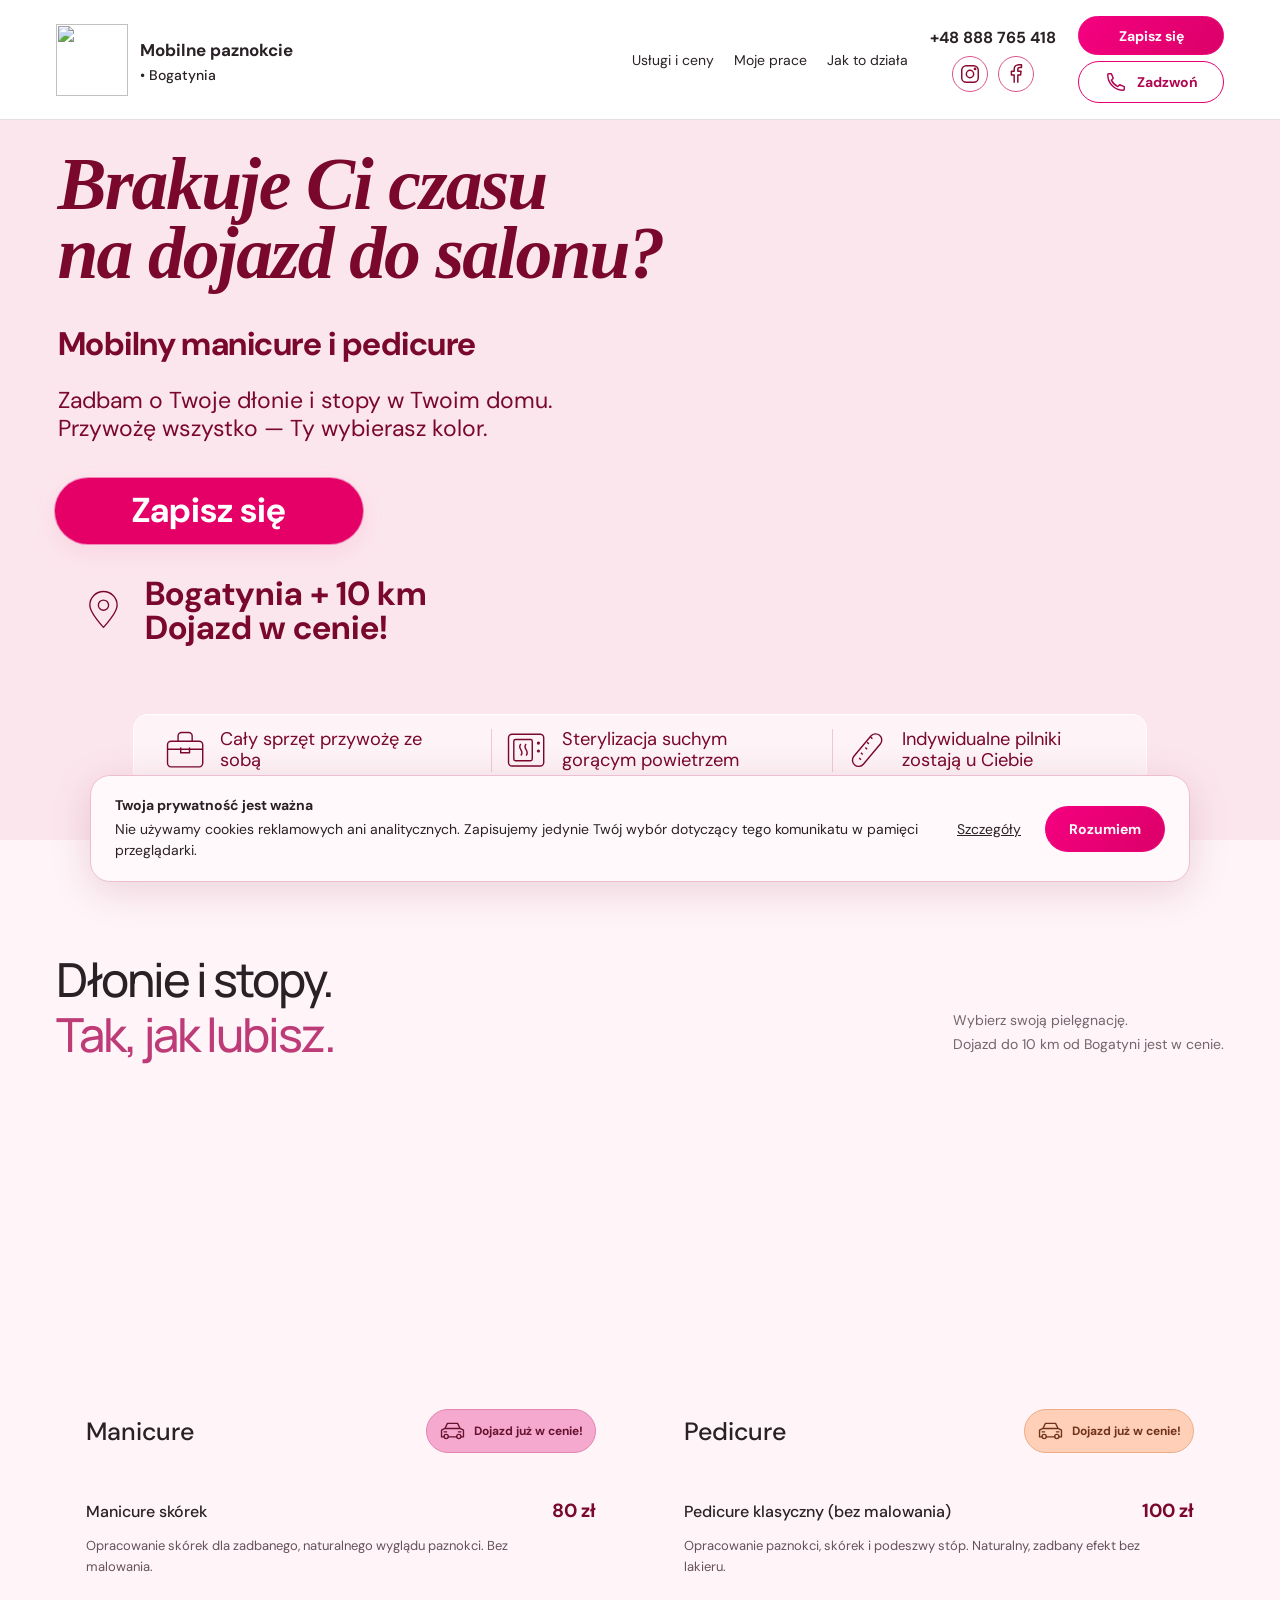
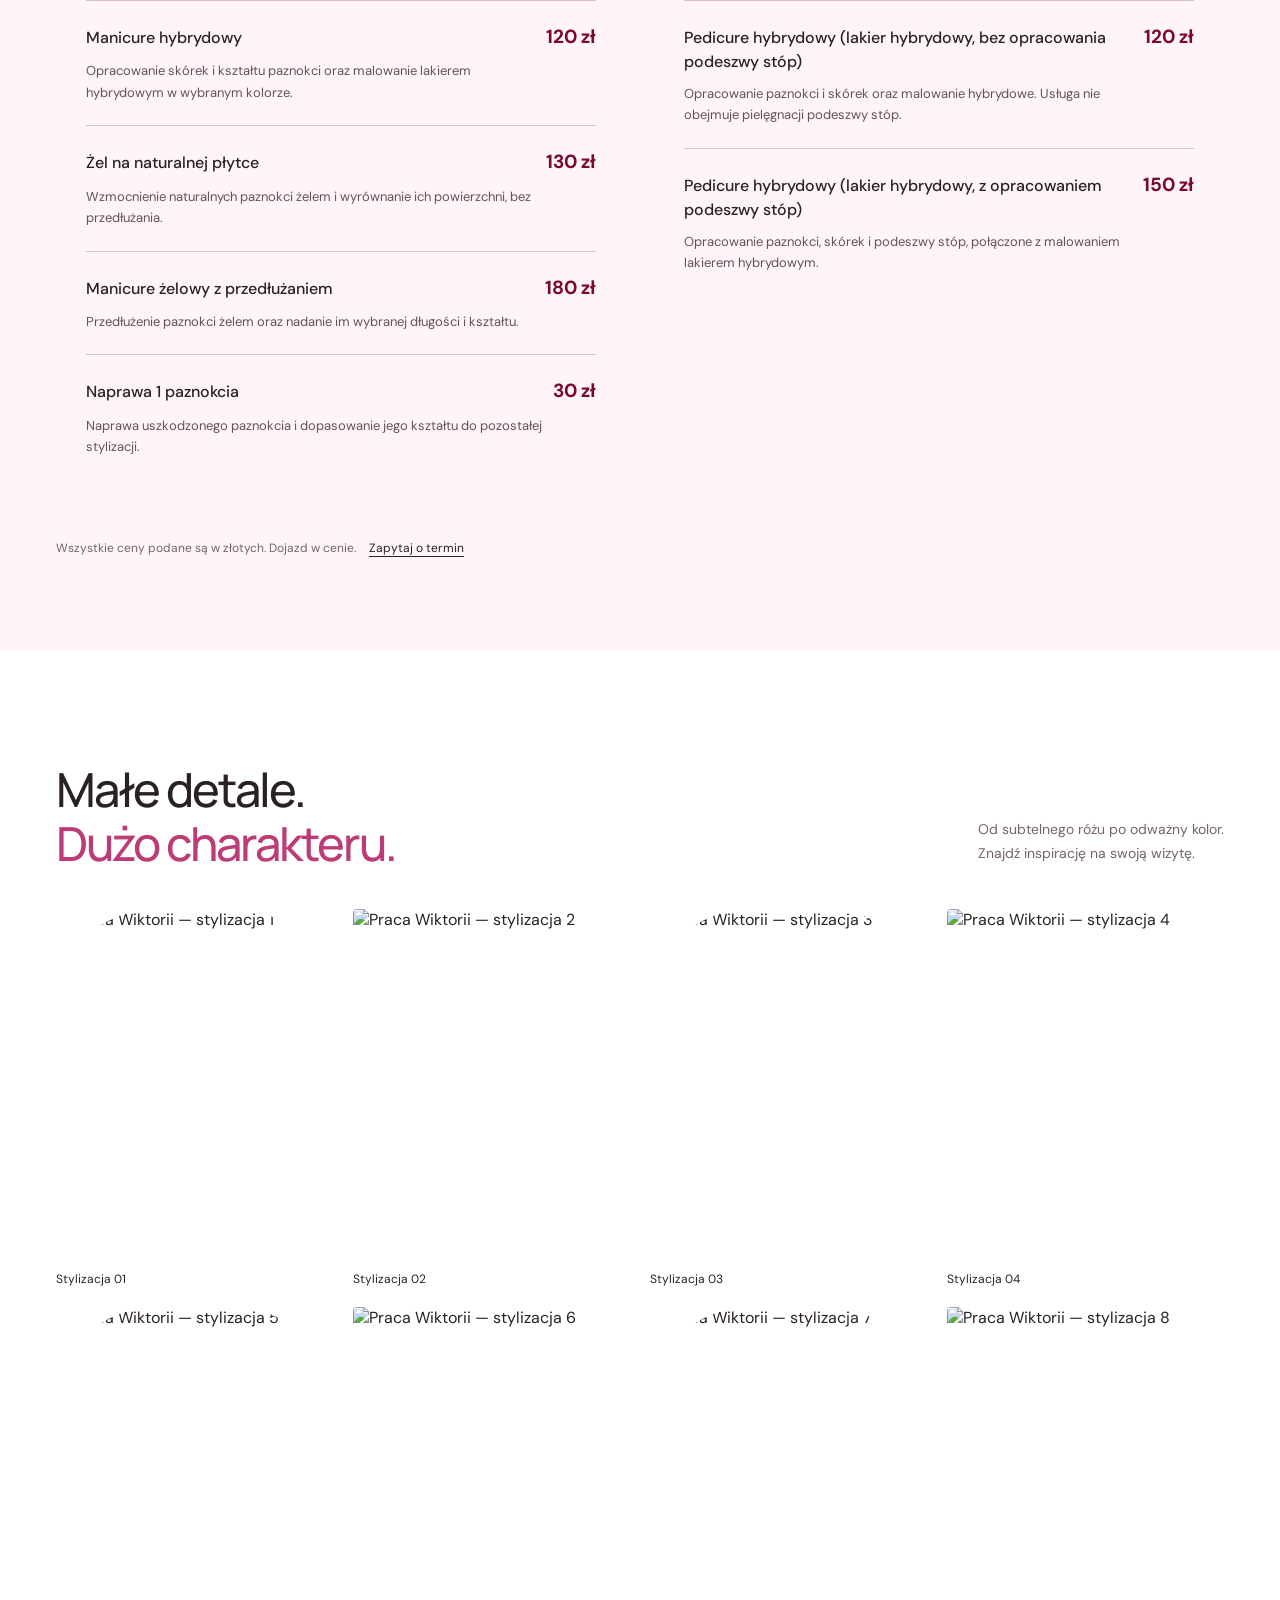
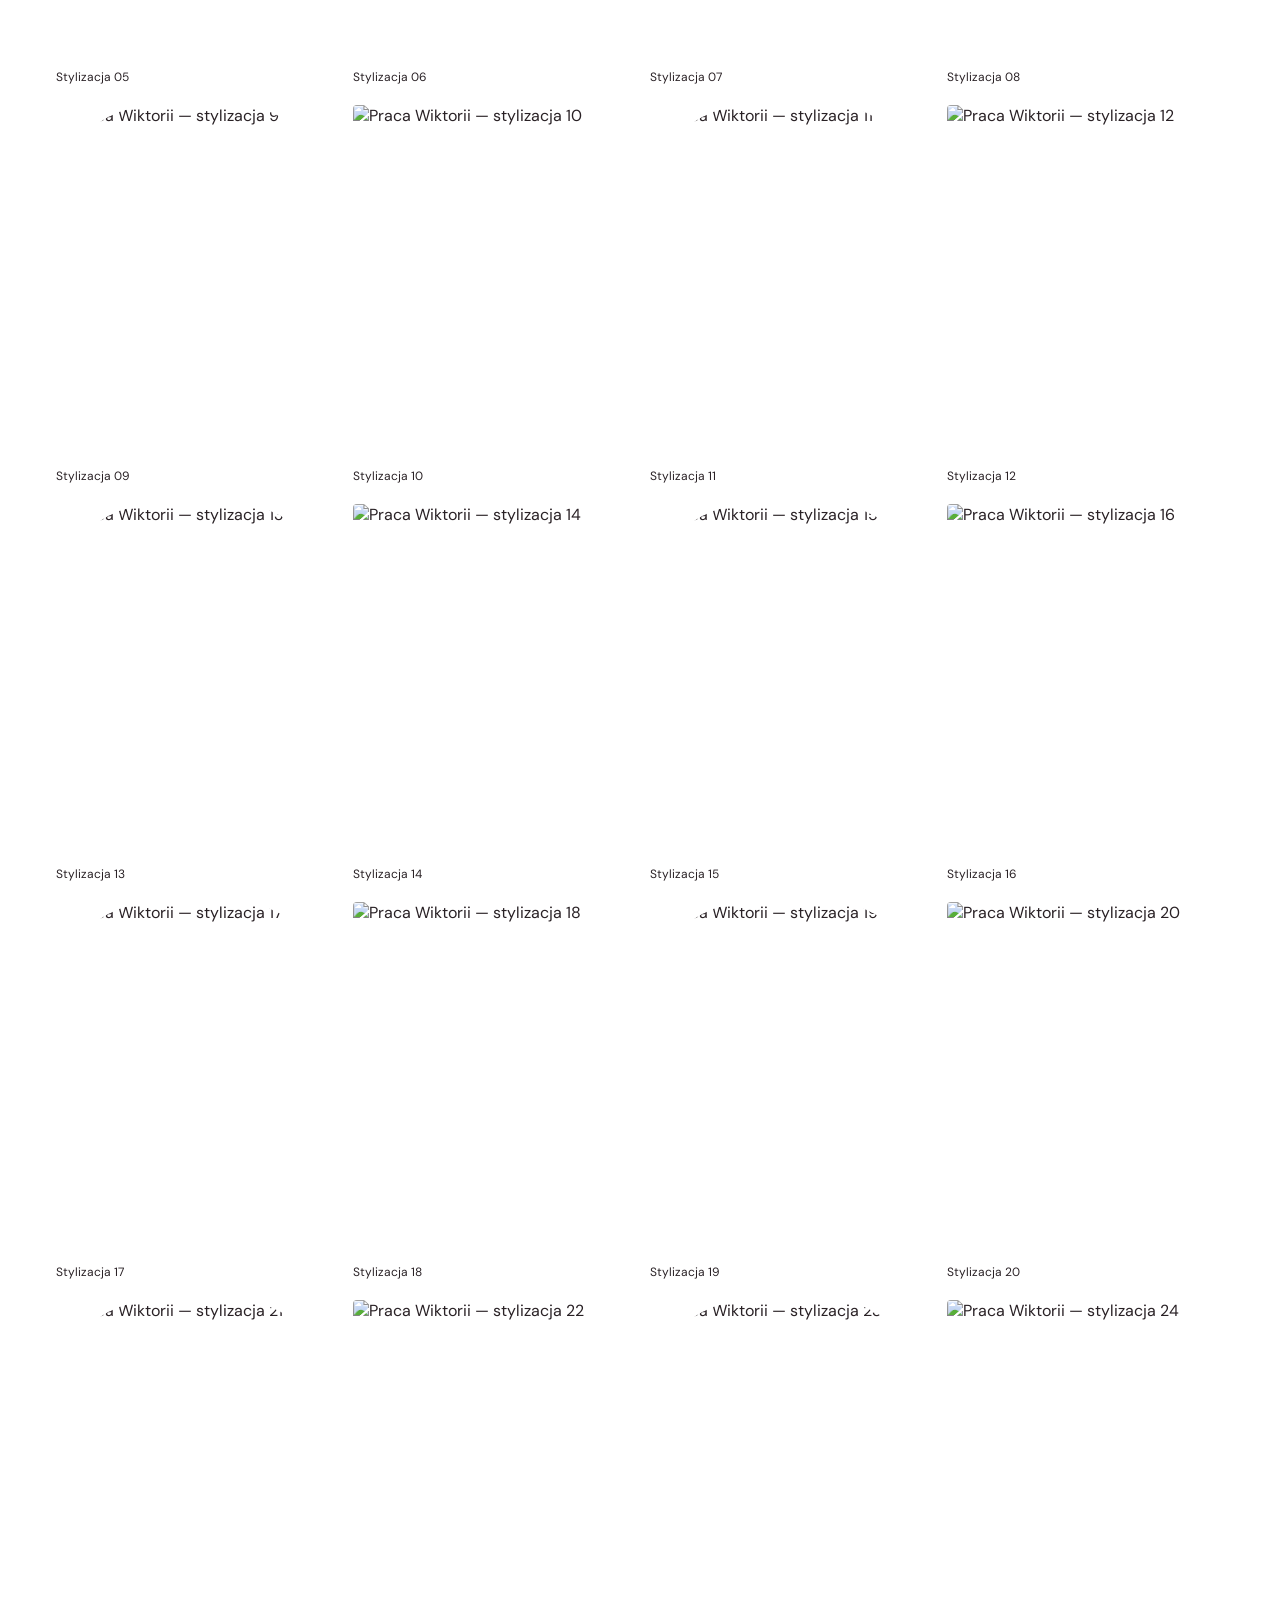
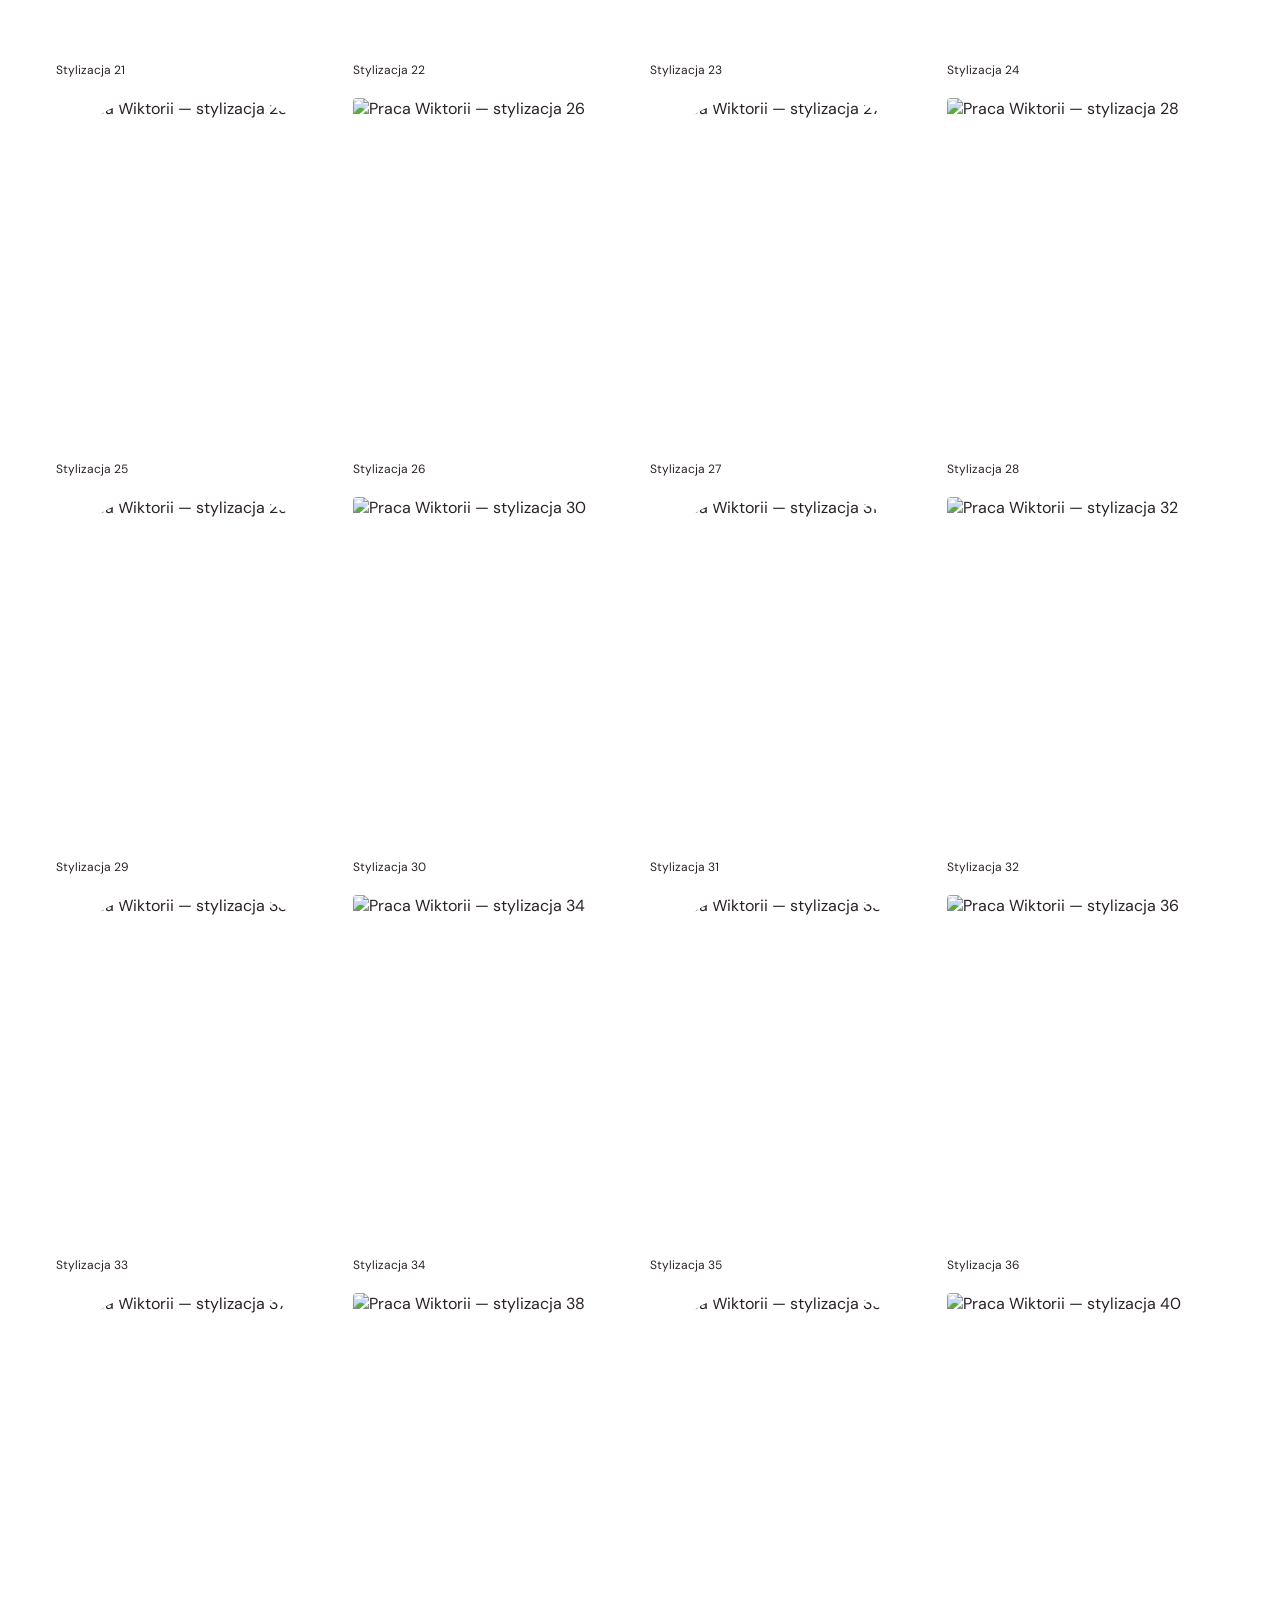
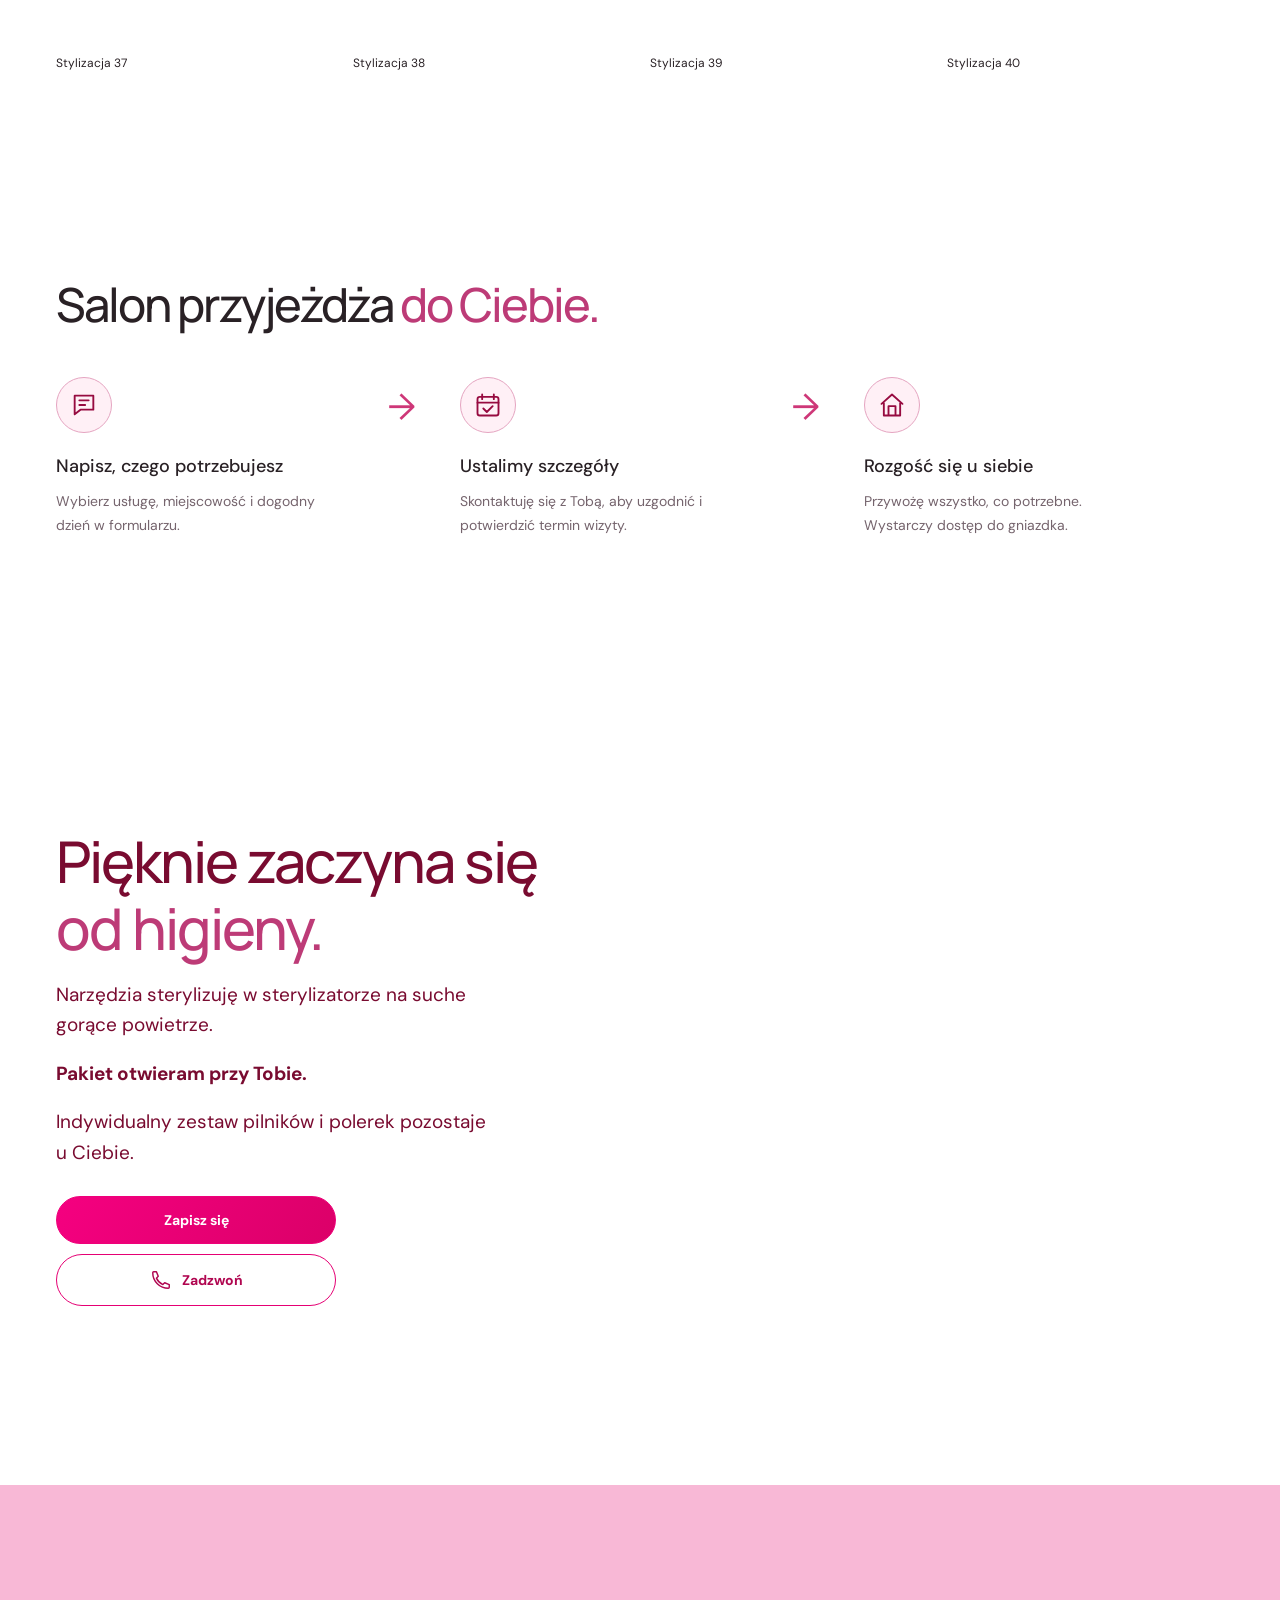
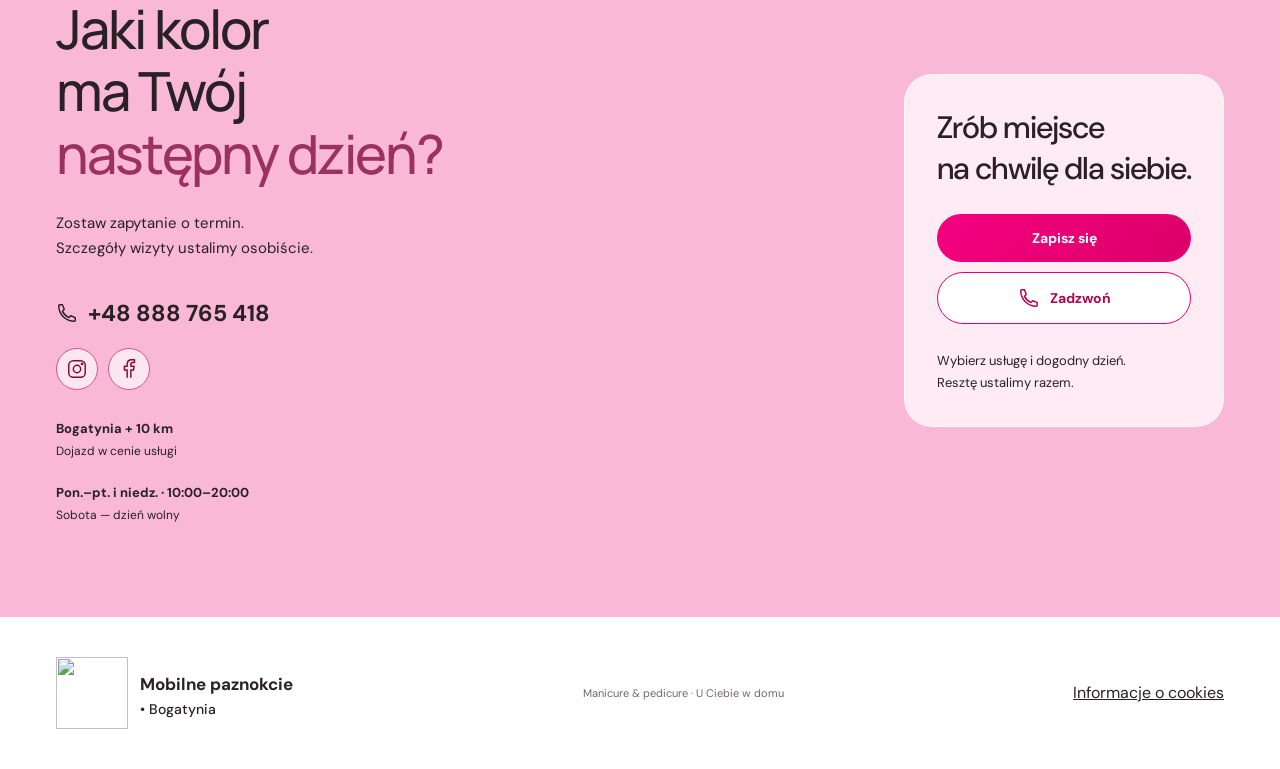
==== index.html @ eb531a3f "Add landing page source and setup instructions" ====
<!doctype html>
<html lang="pl"><head><meta charset="UTF-8"><meta name="viewport" content="width=device-width,initial-scale=1"><meta name="description" content="Mobilny manicure i pedicure w Bogatyni i okolicach do 10 km. Dojazd w cenie. Wiktoria — poniedziałek–piątek i niedziela, 10:00–20:00."><title>Mobilne paznokcie • Bogatynia</title><link rel="icon" type="image/png" href="assets/favicon.png"><link rel="stylesheet" href="style.css"></head>
<body><header class="wrap"><a class="brand" href="#"><img src="assets/logo.png" width="72" height="72" alt=""><span>Mobilne paznokcie <span>• Bogatynia</span></span></a><nav aria-label="Nawigacja"><a href="#uslugi">Usługi i ceny</a><a href="#prace">Moje prace</a><a href="#wizyta">Jak to działa</a></nav><div class="header-contact"><a class="phone-number" href="tel:+48888765418">+48 888 765 418</a><div class="social-links"><a href="https://www.instagram.com/mobilne_paznokcie_bogatynia?knvt=MTFyaWU5a2pidDM1eg==" target="_blank" rel="noopener noreferrer" aria-label="Instagram"><svg viewBox="0 0 24 24" fill="none" stroke="currentColor" stroke-width="1.6" stroke-linecap="round" stroke-linejoin="round" aria-hidden="true"><rect x="3" y="3" width="18" height="18" rx="5"/><circle cx="12" cy="12" r="4"/><circle cx="17.5" cy="6.5" r=".7"/></svg></a><a href="https://www.facebook.com/share/1CfiMYgDCd/?mibextid=wwXIfr" target="_blank" rel="noopener noreferrer" aria-label="Facebook"><svg viewBox="0 0 24 24" fill="none" stroke="currentColor" stroke-width="1.6" stroke-linecap="round" stroke-linejoin="round" aria-hidden="true"><path d="M14 21v-8h3l.5-4H14V7c0-1 .4-2 2-2h2V2h-3c-3 0-5 2-5 5v2H7v4h3v8"/></svg></a></div></div><div class="cta-stack"><a class="button signup-button" href="#kontakt">Zapisz się</a><a class="button call-button" href="tel:+48888765418"><svg viewBox="0 0 24 24" fill="none" stroke="currentColor" stroke-width="1.6" stroke-linecap="round" stroke-linejoin="round" aria-hidden="true"><path d="M7 3H4a1 1 0 0 0-1 1c0 9.4 7.6 17 17 17a1 1 0 0 0 1-1v-3l-5-2-2 2a14 14 0 0 1-7-7l2-2-2-5Z"/></svg>Zadzwoń</a></div></header>
<main><section class="hero-reference" aria-labelledby="hero-title"><div class="hero-reference-inner"><div class="reference-copy"><h1 id="hero-title">Brakuje Ci czasu<br>na dojazd do salonu?</h1><h2>Mobilny manicure i pedicure</h2><p>Zadbam o Twoje dłonie i stopy w Twoim domu. <br>Przywożę wszystko — Ty wybierasz kolor.</p><a class="button reference-cta" href="#kontakt">Zapisz się </a><div class="reference-location"><svg viewBox="0 0 48 48" fill="none" stroke="currentColor" stroke-width="1.6" aria-hidden="true"><path d="M24 43S8 26 8 17a16 16 0 0 1 32 0c0 9-16 26-16 26Z"/><circle cx="24" cy="17" r="6"/></svg><strong>Bogatynia + 10 km<br>Dojazd w cenie!</strong></div></div><div class="reference-bottom"><div class="reference-benefits"><div><svg viewBox="0 0 48 48" fill="none" stroke="currentColor" stroke-width="1.6" aria-hidden="true"><rect x="4" y="14" width="40" height="29" rx="4"/><path d="M16 14V8a4 4 0 0 1 4-4h8a4 4 0 0 1 4 4v6M4 23h40M19 21v6h10v-6"/></svg><span>Cały sprzęt przywożę ze sobą</span></div><div><svg viewBox="0 0 48 48" fill="none" stroke="currentColor" stroke-width="1.6" aria-hidden="true"><rect x="4" y="6" width="40" height="36" rx="4"/><rect x="10" y="12" width="21" height="24" rx="2"/><path d="M18 17c-5 5 5 8 0 13m6-13c-5 5 5 8 0 13"/><circle cx="38" cy="16" r="1"/><circle cx="38" cy="25" r="1"/></svg><span>Sterylizacja suchym <br>gorącym powietrzem</span></div><div><svg viewBox="0 0 48 48" fill="none" stroke="currentColor" stroke-width="1.6" aria-hidden="true"><rect x="17" y="2" width="14" height="44" rx="7" transform="rotate(40 24 24)"/><path d="m17 27 2 2m5-14 2 2m-4 4 2 2m-9 10 2 2m11-26 2 2"/></svg><span>Indywidualne pilniki <br>zostają u Ciebie</span></div></div><div class="reference-hours"><svg viewBox="0 0 48 48" fill="none" stroke="currentColor" stroke-width="1.6" aria-hidden="true"><circle cx="24" cy="24" r="20"/><path d="M24 10v15l10 6"/></svg><span>Niedziela–piątek · 10:00–20:00</span></div></div></div></section>

<section class="services section" id="uslugi"><div class="wrap"><div class="section-top"><div><h2>Dłonie i stopy.<br><em>Tak, jak lubisz.</em></h2></div><p>Wybierz swoją pielęgnację.<br>Dojazd do 10 km od Bogatyni jest w cenie.</p></div><div class="service-columns"><div class="service-category"><div class="service-category-title"><h3>Manicure</h3><div class="included-travel"><svg class="travel-car" viewBox="0 0 32 24" fill="none" stroke="currentColor" stroke-width="1.6" stroke-linecap="round" stroke-linejoin="round" aria-hidden="true"><path d="m7 9 3-6h12l3 6M6 19H3V11l4-2h18l4 2v8h-3M11 19h10M8 9h16M6 13h3m14 0h3"/><circle cx="8.5" cy="18.5" r="2.5"/><circle cx="23.5" cy="18.5" r="2.5"/></svg> Dojazd już w cenie!</div></div><ul><li class="priced-service"><div class="service-heading"><span>Manicure skórek</span><strong>80 zł</strong></div><p class="service-description">Opracowanie skórek dla zadbanego, naturalnego wyglądu paznokci. Bez malowania.</p></li><li class="priced-service"><div class="service-heading"><span>Manicure hybrydowy</span><strong>120 zł</strong></div><p class="service-description">Opracowanie skórek i kształtu paznokci oraz malowanie lakierem hybrydowym w wybranym kolorze.</p></li><li class="priced-service"><div class="service-heading"><span>Żel na naturalnej płytce</span><strong>130 zł</strong></div><p class="service-description">Wzmocnienie naturalnych paznokci żelem i wyrównanie ich powierzchni, bez przedłużania.</p></li><li class="priced-service"><div class="service-heading"><span>Manicure żelowy z przedłużaniem</span><strong>180 zł</strong></div><p class="service-description">Przedłużenie paznokci żelem oraz nadanie im wybranej długości i kształtu.</p></li><li class="priced-service"><div class="service-heading"><span>Naprawa 1 paznokcia</span><strong>30 zł</strong></div><p class="service-description">Naprawa uszkodzonego paznokcia i dopasowanie jego kształtu do pozostałej stylizacji.</p></li></ul></div><div class="service-category"><div class="service-category-title"><h3>Pedicure</h3><div class="included-travel"><svg class="travel-car" viewBox="0 0 32 24" fill="none" stroke="currentColor" stroke-width="1.6" stroke-linecap="round" stroke-linejoin="round" aria-hidden="true"><path d="m7 9 3-6h12l3 6M6 19H3V11l4-2h18l4 2v8h-3M11 19h10M8 9h16M6 13h3m14 0h3"/><circle cx="8.5" cy="18.5" r="2.5"/><circle cx="23.5" cy="18.5" r="2.5"/></svg> Dojazd już w cenie!</div></div><ul><li class="priced-service"><div class="service-heading"><span>Pedicure klasyczny (bez malowania)</span><strong>100 zł</strong></div><p class="service-description">Opracowanie paznokci, skórek i podeszwy stóp. Naturalny, zadbany efekt bez lakieru.</p></li><li class="priced-service"><div class="service-heading"><span>Pedicure hybrydowy (lakier hybrydowy, bez opracowania podeszwy stóp)</span><strong>120 zł</strong></div><p class="service-description">Opracowanie paznokci i skórek oraz malowanie hybrydowe. Usługa nie obejmuje pielęgnacji podeszwy stóp.</p></li><li class="priced-service"><div class="service-heading"><span>Pedicure hybrydowy (lakier hybrydowy, z opracowaniem podeszwy stóp)</span><strong>150 zł</strong></div><p class="service-description">Opracowanie paznokci, skórek i podeszwy stóp, połączone z malowaniem lakierem hybrydowym.</p></li></ul></div></div><div class="price-note">Wszystkie ceny podane są w złotych. Dojazd w cenie. <a href="#kontakt">Zapytaj o termin</a></div></div></section>
<section class="wrap section" id="prace"><div class="section-top"><div><h2>Małe detale.<br><em>Dużo charakteru.</em></h2></div><p>Od subtelnego różu po odważny kolor.<br>Znajdź inspirację na swoją wizytę.</p></div><div class="gallery"><button class="photo" data-src="assets/work-01.jpg" data-title="Stylizacja 01"><img src="assets/work-01.jpg" alt="Praca Wiktorii — stylizacja 1" loading="lazy"><span>Stylizacja 01 </span></button><button class="photo" data-src="assets/work-02.jpg" data-title="Stylizacja 02"><img src="assets/work-02.jpg" alt="Praca Wiktorii — stylizacja 2" loading="lazy"><span>Stylizacja 02 </span></button><button class="photo" data-src="assets/work-03.jpg" data-title="Stylizacja 03"><img src="assets/work-03.jpg" alt="Praca Wiktorii — stylizacja 3" loading="lazy"><span>Stylizacja 03 </span></button><button class="photo" data-src="assets/work-04.jpg" data-title="Stylizacja 04"><img src="assets/work-04.jpg" alt="Praca Wiktorii — stylizacja 4" loading="lazy"><span>Stylizacja 04 </span></button><button class="photo" data-src="assets/work-05.jpg" data-title="Stylizacja 05"><img src="assets/work-05.jpg" alt="Praca Wiktorii — stylizacja 5" loading="lazy"><span>Stylizacja 05 </span></button><button class="photo" data-src="assets/work-06.jpg" data-title="Stylizacja 06"><img src="assets/work-06.jpg" alt="Praca Wiktorii — stylizacja 6" loading="lazy"><span>Stylizacja 06 </span></button><button class="photo" data-src="assets/work-07.jpg" data-title="Stylizacja 07"><img src="assets/work-07.jpg" alt="Praca Wiktorii — stylizacja 7" loading="lazy"><span>Stylizacja 07 </span></button><button class="photo" data-src="assets/work-08.jpg" data-title="Stylizacja 08"><img src="assets/work-08.jpg" alt="Praca Wiktorii — stylizacja 8" loading="lazy"><span>Stylizacja 08 </span></button><button class="photo" data-src="assets/work-09.jpg" data-title="Stylizacja 09"><img src="assets/work-09.jpg" alt="Praca Wiktorii — stylizacja 9" loading="lazy"><span>Stylizacja 09 </span></button><button class="photo" data-src="assets/work-10.jpg" data-title="Stylizacja 10"><img src="assets/work-10.jpg" alt="Praca Wiktorii — stylizacja 10" loading="lazy"><span>Stylizacja 10 </span></button><button class="photo" data-src="assets/work-11.jpg" data-title="Stylizacja 11"><img src="assets/work-11.jpg" alt="Praca Wiktorii — stylizacja 11" loading="lazy"><span>Stylizacja 11 </span></button><button class="photo" data-src="assets/work-12.jpg" data-title="Stylizacja 12"><img src="assets/work-12.jpg" alt="Praca Wiktorii — stylizacja 12" loading="lazy"><span>Stylizacja 12 </span></button><button class="photo" data-src="assets/work-13.jpg" data-title="Stylizacja 13"><img src="assets/work-13.jpg" alt="Praca Wiktorii — stylizacja 13" loading="lazy"><span>Stylizacja 13 </span></button><button class="photo" data-src="assets/work-14.jpg" data-title="Stylizacja 14"><img src="assets/work-14.jpg" alt="Praca Wiktorii — stylizacja 14" loading="lazy"><span>Stylizacja 14 </span></button><button class="photo" data-src="assets/work-15.jpg" data-title="Stylizacja 15"><img src="assets/work-15.jpg" alt="Praca Wiktorii — stylizacja 15" loading="lazy"><span>Stylizacja 15 </span></button><button class="photo" data-src="assets/work-16.jpg" data-title="Stylizacja 16"><img src="assets/work-16.jpg" alt="Praca Wiktorii — stylizacja 16" loading="lazy"><span>Stylizacja 16 </span></button><button class="photo" data-src="assets/work-17.jpg" data-title="Stylizacja 17"><img src="assets/work-17.jpg" alt="Praca Wiktorii — stylizacja 17" loading="lazy"><span>Stylizacja 17 </span></button><button class="photo" data-src="assets/work-18.jpg" data-title="Stylizacja 18"><img src="assets/work-18.jpg" alt="Praca Wiktorii — stylizacja 18" loading="lazy"><span>Stylizacja 18 </span></button><button class="photo" data-src="assets/work-19.jpg" data-title="Stylizacja 19"><img src="assets/work-19.jpg" alt="Praca Wiktorii — stylizacja 19" loading="lazy"><span>Stylizacja 19 </span></button><button class="photo" data-src="assets/work-20.jpg" data-title="Stylizacja 20"><img src="assets/work-20.jpg" alt="Praca Wiktorii — stylizacja 20" loading="lazy"><span>Stylizacja 20 </span></button><button class="photo" data-src="assets/work-21.jpg" data-title="Stylizacja 21"><img src="assets/work-21.jpg" alt="Praca Wiktorii — stylizacja 21" loading="lazy"><span>Stylizacja 21 </span></button><button class="photo" data-src="assets/work-22.jpg" data-title="Stylizacja 22"><img src="assets/work-22.jpg" alt="Praca Wiktorii — stylizacja 22" loading="lazy"><span>Stylizacja 22 </span></button><button class="photo" data-src="assets/work-23.jpg" data-title="Stylizacja 23"><img src="assets/work-23.jpg" alt="Praca Wiktorii — stylizacja 23" loading="lazy"><span>Stylizacja 23 </span></button><button class="photo" data-src="assets/work-24.jpg" data-title="Stylizacja 24"><img src="assets/work-24.jpg" alt="Praca Wiktorii — stylizacja 24" loading="lazy"><span>Stylizacja 24 </span></button><button class="photo" data-src="assets/work-25.jpg" data-title="Stylizacja 25"><img src="assets/work-25.jpg" alt="Praca Wiktorii — stylizacja 25" loading="lazy"><span>Stylizacja 25 </span></button><button class="photo" data-src="assets/work-26.jpg" data-title="Stylizacja 26"><img src="assets/work-26.jpg" alt="Praca Wiktorii — stylizacja 26" loading="lazy"><span>Stylizacja 26 </span></button><button class="photo" data-src="assets/work-27.jpg" data-title="Stylizacja 27"><img src="assets/work-27.jpg" alt="Praca Wiktorii — stylizacja 27" loading="lazy"><span>Stylizacja 27 </span></button><button class="photo" data-src="assets/work-28.jpg" data-title="Stylizacja 28"><img src="assets/work-28.jpg" alt="Praca Wiktorii — stylizacja 28" loading="lazy"><span>Stylizacja 28 </span></button><button class="photo" data-src="assets/work-29.jpg" data-title="Stylizacja 29"><img src="assets/work-29.jpg" alt="Praca Wiktorii — stylizacja 29" loading="lazy"><span>Stylizacja 29 </span></button><button class="photo" data-src="assets/work-30.jpg" data-title="Stylizacja 30"><img src="assets/work-30.jpg" alt="Praca Wiktorii — stylizacja 30" loading="lazy"><span>Stylizacja 30 </span></button><button class="photo" data-src="assets/work-31.jpg" data-title="Stylizacja 31"><img src="assets/work-31.jpg" alt="Praca Wiktorii — stylizacja 31" loading="lazy"><span>Stylizacja 31 </span></button><button class="photo" data-src="assets/work-32.jpg" data-title="Stylizacja 32"><img src="assets/work-32.jpg" alt="Praca Wiktorii — stylizacja 32" loading="lazy"><span>Stylizacja 32 </span></button><button class="photo" data-src="assets/work-33.jpg" data-title="Stylizacja 33"><img src="assets/work-33.jpg" alt="Praca Wiktorii — stylizacja 33" loading="lazy"><span>Stylizacja 33 </span></button><button class="photo" data-src="assets/work-34.jpg" data-title="Stylizacja 34"><img src="assets/work-34.jpg" alt="Praca Wiktorii — stylizacja 34" loading="lazy"><span>Stylizacja 34 </span></button><button class="photo" data-src="assets/work-35.jpg" data-title="Stylizacja 35"><img src="assets/work-35.jpg" alt="Praca Wiktorii — stylizacja 35" loading="lazy"><span>Stylizacja 35 </span></button><button class="photo" data-src="assets/work-36.jpg" data-title="Stylizacja 36"><img src="assets/work-36.jpg" alt="Praca Wiktorii — stylizacja 36" loading="lazy"><span>Stylizacja 36 </span></button><button class="photo" data-src="assets/work-37.jpg" data-title="Stylizacja 37"><img src="assets/work-37.jpg" alt="Praca Wiktorii — stylizacja 37" loading="lazy"><span>Stylizacja 37 </span></button><button class="photo" data-src="assets/work-38.jpg" data-title="Stylizacja 38"><img src="assets/work-38.jpg" alt="Praca Wiktorii — stylizacja 38" loading="lazy"><span>Stylizacja 38 </span></button><button class="photo" data-src="assets/work-39.jpg" data-title="Stylizacja 39"><img src="assets/work-39.jpg" alt="Praca Wiktorii — stylizacja 39" loading="lazy"><span>Stylizacja 39 </span></button><button class="photo" data-src="assets/work-40.jpg" data-title="Stylizacja 40"><img src="assets/work-40.jpg" alt="Praca Wiktorii — stylizacja 40" loading="lazy"><span>Stylizacja 40 </span></button></div></section>

<section class="wrap section" id="wizyta"><h2>Salon przyjeżdża <em>do Ciebie.</em></h2><div class="steps"><article><span class="step-icon"><svg viewBox="0 0 24 24" fill="none" stroke="currentColor" stroke-width="1.6" stroke-linecap="round" stroke-linejoin="round" aria-hidden="true"><path d="M4 4h16v12H9l-5 4V4Z"/><path d="M8 8h8M8 12h5"/></svg></span><h3>Napisz, czego potrzebujesz</h3><p>Wybierz usługę, miejscowość i dogodny dzień w formularzu.</p></article><article><span class="step-icon"><svg viewBox="0 0 24 24" fill="none" stroke="currentColor" stroke-width="1.6" stroke-linecap="round" stroke-linejoin="round" aria-hidden="true"><rect x="3" y="5" width="18" height="16" rx="2"/><path d="M7 3v4m10-4v4M3 10h18m-13 5 3 3 5-5"/></svg></span><h3>Ustalimy szczegóły</h3><p>Skontaktuję się z Tobą, aby uzgodnić i potwierdzić termin wizyty.</p></article><article><span class="step-icon"><svg viewBox="0 0 24 24" fill="none" stroke="currentColor" stroke-width="1.6" stroke-linecap="round" stroke-linejoin="round" aria-hidden="true"><path d="m3 11 9-8 9 8M5 10v11h14V10M9 21v-8h6v8"/></svg></span><h3>Rozgość się u siebie</h3><p>Przywożę wszystko, co potrzebne. Wystarczy dostęp do gniazdka.</p></article></div></section><section class="hygiene-section" id="higiena"><div class="wrap hygiene-content"><h2>Pięknie zaczyna się<br><em>od higieny.</em></h2><p>Narzędzia sterylizuję w sterylizatorze na suche gorące powietrze.</p><p><strong>Pakiet otwieram przy Tobie.</strong></p><p>Indywidualny zestaw pilników i polerek pozostaje u Ciebie.</p><div class="cta-stack"><a class="button signup-button" href="#kontakt">Zapisz się</a><a class="button call-button" href="tel:+48888765418"><svg viewBox="0 0 24 24" fill="none" stroke="currentColor" stroke-width="1.6" stroke-linecap="round" stroke-linejoin="round" aria-hidden="true"><path d="M7 3H4a1 1 0 0 0-1 1c0 9.4 7.6 17 17 17a1 1 0 0 0 1-1v-3l-5-2-2 2a14 14 0 0 1-7-7l2-2-2-5Z"/></svg>Zadzwoń</a></div></div></section>
<section class="contact section" id="kontakt"><div class="wrap contact-grid"><div><h2>Jaki kolor<br>ma Twój<br><em>następny dzień?</em></h2><p>Zostaw zapytanie o termin.<br>Szczegóły wizyty ustalimy osobiście.</p><div class="contact-details"><a class="contact-phone" href="tel:+48888765418"><svg viewBox="0 0 24 24" fill="none" stroke="currentColor" stroke-width="1.6" stroke-linecap="round" stroke-linejoin="round" aria-hidden="true"><path d="M7 3H4a1 1 0 0 0-1 1c0 9.4 7.6 17 17 17a1 1 0 0 0 1-1v-3l-5-2-2 2a14 14 0 0 1-7-7l2-2-2-5Z"/></svg>+48 888 765 418</a><div class="social-links"><a href="https://www.instagram.com/mobilne_paznokcie_bogatynia?knvt=MTFyaWU5a2pidDM1eg==" target="_blank" rel="noopener noreferrer" aria-label="Instagram"><svg viewBox="0 0 24 24" fill="none" stroke="currentColor" stroke-width="1.6" stroke-linecap="round" stroke-linejoin="round" aria-hidden="true"><rect x="3" y="3" width="18" height="18" rx="5"/><circle cx="12" cy="12" r="4"/><circle cx="17.5" cy="6.5" r=".7"/></svg></a><a href="https://www.facebook.com/share/1CfiMYgDCd/?mibextid=wwXIfr" target="_blank" rel="noopener noreferrer" aria-label="Facebook"><svg viewBox="0 0 24 24" fill="none" stroke="currentColor" stroke-width="1.6" stroke-linecap="round" stroke-linejoin="round" aria-hidden="true"><path d="M14 21v-8h3l.5-4H14V7c0-1 .4-2 2-2h2V2h-3c-3 0-5 2-5 5v2H7v4h3v8"/></svg></a></div><strong>Bogatynia + 10 km</strong><span>Dojazd w cenie usługi</span><strong>Pon.–pt. i niedz. · 10:00–20:00</strong><span>Sobota — dzień wolny</span></div></div><div class="booking-invite"><h3>Zrób miejsce<br>na chwilę dla siebie.</h3><div class="cta-stack"><a class="button signup-button" href="#kontakt">Zapisz się</a><a class="button call-button" href="tel:+48888765418"><svg viewBox="0 0 24 24" fill="none" stroke="currentColor" stroke-width="1.6" stroke-linecap="round" stroke-linejoin="round" aria-hidden="true"><path d="M7 3H4a1 1 0 0 0-1 1c0 9.4 7.6 17 17 17a1 1 0 0 0 1-1v-3l-5-2-2 2a14 14 0 0 1-7-7l2-2-2-5Z"/></svg>Zadzwoń</a></div><p>Wybierz usługę i dogodny dzień.<br>Resztę ustalimy razem.</p></div></div></section></main>
<footer class="wrap"><a class="brand" href="#"><img src="assets/logo.png" width="72" height="72" alt=""><span>Mobilne paznokcie <span>• Bogatynia</span></span></a><span>Manicure & pedicure · U Ciebie w domu</span><button class="cookie-link" type="button">Informacje o cookies</button></footer><dialog id="booking-dialog" aria-labelledby="booking-title"><button id="booking-close" class="dialog-close" aria-label="Zamknij formularz">×</button><h2 id="booking-title">Zapytaj o termin</h2><p class="booking-intro">Twoja chwila zaczyna się tutaj.</p><form id="booking"><div class="demo-note">Wersja pokazowa — formularz nie wysyła jeszcze zgłoszeń.</div><div class="form-row"><label>Twoje imię<input name="name" autocomplete="given-name" placeholder="np. Anna" required maxlength="80"></label><label>Numer telefonu<input name="phone" type="tel" autocomplete="tel" placeholder="np. +48 123 456 789" required pattern="[+0-9 ()-]{7,22}"></label></div><label>Na co masz ochotę?<select name="service" required><option value="">Wybierz usługę</option><option value="s0">Manicure skórek — 80 zł</option><option value="s1">Manicure hybrydowy — 120 zł</option><option value="s2">Żel na naturalnej płytce — 130 zł</option><option value="s3">Manicure żelowy z przedłużaniem — 180 zł</option><option value="s4">Naprawa 1 paznokcia — 30 zł</option><option value="s5">Pedicure klasyczny (bez malowania) — 100 zł</option><option value="s6">Pedicure hybrydowy (lakier hybrydowy, bez opracowania podeszwy stóp) — 120 zł</option><option value="s7">Pedicure hybrydowy (lakier hybrydowy, z opracowaniem podeszwy stóp) — 150 zł</option></select></label><div class="form-row"><label>Miejscowość<input name="town" autocomplete="address-level2" placeholder="np. Bogatynia" required maxlength="100"></label><label>Preferowany dzień<input name="date" id="date" type="date" required></label></div><label>Coś jeszcze? <span class="optional">(opcjonalnie)</span><textarea name="comment" placeholder="Preferowana godzina, pomysł na stylizację…" rows="3" maxlength="1000"></textarea></label><button class="button" type="submit">Wyślij zapytanie </button><small class="form-hint">Wysłanie zapytania nie oznacza potwierdzenia rezerwacji.</small><p id="form-status" role="status" tabindex="-1" hidden></p></form></dialog><dialog id="lightbox"><button id="close" aria-label="Zamknij zdjęcie">×</button><img id="large-photo" alt=""><p id="photo-title"></p></dialog><aside id="cookie-banner" class="cookie-banner" aria-label="Informacja o cookies" hidden><div><strong>Twoja prywatność jest ważna</strong><p>Nie używamy cookies reklamowych ani analitycznych. Zapisujemy jedynie Twój wybór dotyczący tego komunikatu w pamięci przeglądarki.</p></div><button class="cookie-link" type="button">Szczegóły</button><button id="cookie-ok" class="button signup-button" type="button">Rozumiem</button></aside><dialog id="cookie-dialog" aria-labelledby="cookie-title"><button class="dialog-close" id="cookie-close" aria-label="Zamknij">×</button><h2 id="cookie-title">Cookies i prywatność</h2><p>Ta strona nie korzysta z narzędzi reklamowych, analityki ani osadzonych widżetów mediów społecznościowych. Zdjęcia i czcionki są ładowane lokalnie.</p><h3>Niezbędne przechowywanie</h3><p>Po kliknięciu „Rozumiem” zapisujemy w localStorage wpis <strong>mp-cookie-notice-v1</strong> z datą potwierdzenia, aby nie wyświetlać komunikatu ponownie przez 6 miesięcy. Wpis pozostaje w Twojej przeglądarce i nie jest wysyłany na serwer. Nie wymaga zgody na cele reklamowe ani analityczne.</p><h3>Twój wybór</h3><p>Możesz korzystać ze strony bez zamykania komunikatu. W każdej chwili możesz usunąć zapamiętane potwierdzenie poniżej lub wyczyścić dane witryny w przeglądarce. Jeśli w przyszłości pojawią się opcjonalne cookies, poprosimy o zgodę przed ich uruchomieniem.</p><button id="cookie-reset" class="button call-button" type="button">Usuń zapamiętane potwierdzenie</button><h3>Linki i kontakt</h3><p>Instagram i Facebook otwierają się dopiero po kliknięciu linku i mają własne zasady prywatności. Formularz jest obecnie demonstracyjny i nie przesyła danych. W sprawach prywatności: Mobilne paznokcie • Bogatynia, tel. <a href="tel:+48888765418">+48 888 765 418</a>.</p></dialog><script src="app.js"></script></body></html>
---- style.css ----
@import url('https://fonts.googleapis.com/css2?family=DM+Sans:wght@400;500;600;700&family=Manrope:wght@400;500;600;700;800&display=swap');
:root{--ink:#292125;--pink:#f6a9cf;--orange:#ff713c;--soft:#fff4f8;--line:#e6dfe2}*{box-sizing:border-box}html{scroll-behavior:smooth;scroll-padding-top:24px}body{margin:0;background:#fff;color:var(--ink);font-family:'DM Sans',sans-serif;font-size:16px}a{color:inherit;text-decoration:none}button,input,select,textarea{font:inherit}button,a,input,select,textarea{-webkit-tap-highlight-color:transparent}a:focus-visible,button:focus-visible,input:focus-visible,select:focus-visible,textarea:focus-visible{outline:3px solid #a62866;outline-offset:5px}.wrap{max-width:1280px;margin:auto;padding-left:56px;padding-right:56px}header{height:116px;display:flex;align-items:center;justify-content:space-between;border-bottom:1px solid var(--line)}.brand{font-weight:700;font-size:17px;line-height:1.15;letter-spacing:-.5px;display:inline-block}.brand span{display:block;font-size:27px;letter-spacing:4px;margin-top:5px}.brand b{color:var(--orange);font-size:32px;vertical-align:middle}nav{display:flex;gap:32px;font-size:14px}.small-button{border:1px solid var(--ink);padding:14px 19px;border-radius:30px;font-size:14px}.small-button span{margin-left:20px}.hero{display:grid;grid-template-columns:1.12fr 1fr;gap:30px;align-items:center;padding-top:66px;padding-bottom:78px}.eyebrow{font-size:11px;letter-spacing:1.6px;font-weight:700;display:flex;align-items:center;gap:8px}.dot{width:7px;height:7px;background:var(--orange);border-radius:50%}h1,h2,h3,p{margin:0}h1,h2{font-family:Manrope,sans-serif;font-weight:500;letter-spacing:-3px}h1{font-size:clamp(40px,4.5vw,65px);line-height:1.1;margin-top:26px}em{font-style:normal;color:#bd3b77}h1 em{position:relative}h1 em:after{content:'';position:absolute;bottom:-5px;left:0;width:100%;height:3px;background:var(--orange);transform:rotate(-2deg)}.hero-copy>p{font-size:17px;line-height:1.7;margin:28px 0}.button{display:inline-flex;align-items:center;justify-content:space-between;gap:32px;background:var(--orange);border:0;border-radius:50px;padding:19px 26px;color:#241b17;font-weight:700;font-size:14px;cursor:pointer;transition:transform .2s,background .2s}.button:hover{background:#ff8659;transform:translateY(-2px)}.button span{font-size:22px;font-weight:400}.hours{display:flex;gap:12px;align-items:center;margin-top:28px;font-size:12px}.hours small{display:block;color:#71616a;margin-top:5px}.clock{font-size:30px}.hero-art{position:relative;padding:14px 20px 34px 24px}.hero-art>img{width:100%;height:475px;object-fit:cover;border-radius:190px 190px 12px 12px;position:relative;transform:rotate(4deg)}.orange-disc{position:absolute;width:94%;height:94%;background:#ffbd8e;border-radius:50% 50% 12px 12px;left:0;top:0;transform:rotate(-6deg)}.art-star{position:absolute;right:-12px;top:-24px;color:var(--orange);font-size:110px;line-height:1}.sticker{position:absolute;bottom:30px;left:-20px;background:var(--pink);border-radius:50%;width:155px;height:155px;display:flex;flex-direction:column;justify-content:center;text-align:center;font-size:20px;line-height:1.3;transform:rotate(-12deg)}.sticker i{font-style:normal;font-weight:700}.image-note{position:absolute;right:10px;bottom:0;font-size:9px;letter-spacing:1.3px}.ticker{background:var(--pink);display:flex;justify-content:center;align-items:center;gap:45px;padding:21px 24px;font-size:11px;letter-spacing:2px;font-weight:700;overflow:hidden;white-space:nowrap}.ticker b{font-size:25px;color:#a33165}.section{padding-top:94px;padding-bottom:94px}.section-top{display:flex;justify-content:space-between;align-items:flex-end;gap:30px;margin-bottom:38px}h2{font-size:47px;line-height:1.16;margin-top:18px;letter-spacing:-2px}.section-top p{font-size:14px;line-height:1.7;color:#75646d;padding-bottom:5px}.gallery{display:grid;grid-template-columns:repeat(4,1fr);gap:20px}.photo{background:none;border:0;padding:0;cursor:pointer;text-align:left;color:var(--ink)}.photo img{display:block;width:100%;aspect-ratio:4/5;object-fit:cover;border-radius:100px 100px 4px 4px;transition:transform .25s}.photo:nth-child(even) img{border-radius:4px 4px 100px 100px}.photo:hover img{transform:translateY(-6px)}.photo span{display:flex;justify-content:space-between;font-size:12px;margin-top:16px}.photo b{font-size:17px}.services{background:var(--soft)}.service-columns{display:grid;grid-template-columns:1fr 1fr;gap:76px}.service-columns h3{font-size:27px;font-weight:500;display:flex;gap:16px;align-items:center}.service-columns h3 span{font-size:11px;border:1px solid #c4a9b7;border-radius:50%;padding:9px}.service-columns ul{list-style:none;margin:22px 0 0;padding:0}.service-columns li{padding:20px 0;border-bottom:1px solid #e5d4dd;font-size:16px;min-height:77px}.service-columns li small{display:block;font-size:12px;margin-top:7px;color:#796a72}.price-note{margin-top:32px;font-size:12px;color:#75646d}.price-note a{color:var(--ink);margin-left:10px;border-bottom:1px solid}.steps{display:grid;grid-template-columns:repeat(3,1fr);gap:44px;margin-top:45px}.steps article>span{display:flex;align-items:center;justify-content:center;background:var(--pink);border-radius:50%;width:42px;height:42px;margin-bottom:21px}.steps h3{font-weight:500;font-size:18px;margin-bottom:12px}.steps p{font-size:14px;color:#75646d;line-height:1.7;max-width:290px}.hygiene{display:grid;grid-template-columns:65px 1fr 1.5fr;gap:26px;align-items:center;border-top:1px solid var(--line);margin-top:58px;padding-top:38px}.hygiene-mark{font-size:65px;color:var(--orange)}.hygiene h3{font-size:23px;font-weight:500;letter-spacing:-.6px}.hygiene p{font-size:13px;line-height:1.8;color:#75646d}.contact{background:#f8b8d6}.contact-grid{display:grid;grid-template-columns:1fr 1.1fr;gap:70px}.contact h2{font-size:54px}.contact em{color:#9b315f}.contact p{margin-top:26px;font-size:15px;line-height:1.7}.contact-details{display:flex;flex-direction:column;gap:6px;font-size:13px;margin-top:36px}.contact-details strong:nth-of-type(2){margin-top:19px}.contact-details span{font-size:12px}form{background:#fff;padding:32px;border-radius:12px}.demo-note{font-size:11px;background:#fff4e9;padding:10px 12px;line-height:1.5;border-radius:5px;margin-bottom:22px}label{display:block;font-size:12px;font-weight:600;margin-bottom:19px}input,select,textarea{width:100%;display:block;margin-top:9px;border:1px solid #ddd3d9;padding:13px 12px;background:#fff;border-radius:5px;font-size:13px;color:var(--ink);min-width:0}textarea{resize:vertical}.form-row{display:grid;grid-template-columns:1fr 1fr;gap:16px}.optional{font-weight:400;color:#796a72}form .button{width:100%}.form-hint{display:block;font-size:10px;color:#75646d;margin-top:13px;line-height:1.5;text-align:center}#form-status{background:#fff1f7;padding:14px;font-size:13px;margin-top:16px}footer{display:flex;justify-content:space-between;align-items:center;padding-top:40px;padding-bottom:40px}footer>span{font-size:11px;color:#75646d}dialog{border:0;border-radius:12px;padding:16px;max-width:min(90vw,650px);max-height:90vh}dialog::backdrop{background:#21141bd9}dialog img{display:block;max-width:100%;max-height:73vh;object-fit:contain}dialog p{padding:16px 5px 3px;font-size:14px}dialog button{position:absolute;right:25px;top:25px;border:0;border-radius:50%;background:white;width:38px;height:38px;font-size:25px;cursor:pointer}
@media(min-width:1500px){.hero{min-height:680px}}@media(max-width:1000px){.wrap{padding-left:30px;padding-right:30px}nav{gap:18px}.hero-art>img{height:400px}h1{letter-spacing:-2px}.sticker{width:125px;height:125px;font-size:17px}.ticker{gap:25px}.contact-grid{gap:35px}.contact h2{font-size:43px}.gallery{gap:14px}.service-columns{gap:40px}}@media(max-width:700px){.wrap{padding-left:22px;padding-right:22px}header{height:91px}nav{display:none}.brand{font-size:13px}.brand span{font-size:21px}.brand b{font-size:26px}.small-button{font-size:11px;padding:11px 13px}.small-button span{margin-left:8px}.hero{grid-template-columns:1fr;padding-top:38px;padding-bottom:42px;gap:35px}h1{font-size:47px;line-height:1.1}.eyebrow{font-size:9px;letter-spacing:1.1px}.hero-copy>p{font-size:15px;margin:24px 0}.hero-art{max-width:390px;width:90%;justify-self:center;margin-top:5px}.hero-art>img{height:350px}.art-star{font-size:85px;top:-10px}.sticker{bottom:35px}.ticker{justify-content:flex-start;gap:24px;font-size:9px;padding:15px 22px}.ticker span:last-child,.ticker b:last-of-type{display:none}.section{padding-top:58px;padding-bottom:58px}.section-top{display:block;margin-bottom:28px}.section-top p{margin-top:20px;font-size:13px}h2{font-size:36px;letter-spacing:-1.5px}.gallery{grid-template-columns:1fr 1fr;gap:24px 14px}.photo span{font-size:10px;margin-top:10px}.service-columns{grid-template-columns:1fr;gap:35px}.service-columns h3{font-size:25px}.service-columns li{font-size:15px}.price-note{line-height:1.8}.price-note a{margin-left:0;display:table}.steps{grid-template-columns:1fr;gap:27px;margin-top:30px}.steps article{display:grid;grid-template-columns:42px 1fr;column-gap:18px}.steps article>span{grid-row:1/3;margin:0}.steps h3{font-size:17px;margin-bottom:7px}.steps p{max-width:none;font-size:13px}.hygiene{grid-template-columns:45px 1fr;gap:18px;margin-top:35px;padding-top:28px}.hygiene-mark{font-size:47px}.hygiene h3{font-size:23px}.hygiene p{grid-column:1/-1}.contact-grid{grid-template-columns:1fr;gap:32px}.contact h2{font-size:44px}.contact-details{margin-top:25px}form{padding:22px}.form-row{grid-template-columns:1fr;gap:0}footer{gap:24px;flex-wrap:wrap}footer>span:last-child{display:none}footer>span{max-width:135px;line-height:1.7}}
@media(prefers-reduced-motion:reduce){html{scroll-behavior:auto}*{transition:none!important}}

.booking-invite{align-self:center;padding:35px 0}.booking-invite>span{display:block;font-size:65px;margin-bottom:20px}.booking-invite h3{font-size:31px;font-weight:500;letter-spacing:-1px;margin-bottom:25px}.booking-invite p{font-size:13px}#booking-dialog{width:570px;max-width:calc(100vw - 28px);padding:32px;border-radius:18px;max-height:90dvh}#booking-dialog h2{font-size:30px;letter-spacing:-1px;margin:0;padding-right:30px}#booking-dialog .booking-intro{font-size:13px;color:#75646d;padding:10px 0 23px}#booking-dialog form{padding:0;border-radius:0}#booking-dialog .dialog-close{top:20px;right:20px;background:#fff1f7}#booking-dialog form .button{position:static;width:100%;height:auto;border-radius:50px;background:var(--orange);font-size:14px;padding:19px 26px}#booking-dialog #form-status{padding:14px;margin-top:16px}#booking-dialog .form-row{grid-template-columns:1fr 1fr}@media(max-width:500px){#booking-dialog{padding:25px 20px}#booking-dialog .form-row{grid-template-columns:1fr}#booking-dialog h2{font-size:26px}.booking-invite{padding:0}.booking-invite>span{display:none}.booking-invite h3{font-size:25px}}
#booking-dialog .form-row{column-gap:16px}
/* Full-width reference hero */
.hero-reference{width:100%;color:#79082c;background:#fce6ee url('assets/hero-background-v2.png') center center/cover no-repeat;position:relative;isolation:isolate}.hero-reference-inner{max-width:1672px;min-height:clamp(740px,56.25vw,960px);margin:0 auto;padding:38px 4.5% 20px;display:flex;flex-direction:column;justify-content:space-between}.reference-copy{position:relative;z-index:1}.hero-reference h1{font-family:Georgia,'Times New Roman',serif;font-style:italic;font-weight:700;font-size:clamp(50px,5.75vw,96px);letter-spacing:-2.5px;line-height:1.02;margin:0 0 34px;max-width:1000px}.hero-reference h2{font-family:'DM Sans',sans-serif;font-size:clamp(23px,2.5vw,42px);font-weight:700;letter-spacing:-.8px;margin:0 0 26px;line-height:1.2}.reference-copy>p{font-size:clamp(17px,1.8vw,29px);line-height:1.35;margin:0 0 38px}.reference-cta{background:#e50068;color:white;border:1px solid #fff8;font-size:clamp(24px,2.7vw,44px);padding:14px 48px;gap:28px;box-shadow:0 8px 24px #c0004c14;line-height:1.2}.reference-cta:hover{background:#cb0059}.reference-cta span{font-size:1.25em}.reference-location{display:flex;align-items:center;gap:20px;margin:30px 0 55px;font-size:clamp(23px,2.55vw,42px);line-height:1.08}.reference-location svg{width:54px;height:64px;flex-shrink:0}.reference-bottom{position:relative;z-index:1;width:90%;align-self:center;margin-top:30px}.reference-benefits{display:grid;grid-template-columns:1.1fr 1.1fr 1fr;background:#fff8;border:1px solid #fffc;backdrop-filter:blur(7px);border-radius:19px;padding:17px 20px;gap:20px}.reference-benefits>div{display:flex;gap:18px;align-items:center;font-size:clamp(14px,1.45vw,24px);line-height:1.18;padding:0 18px}.reference-benefits>div+div{border-left:1px solid #d9889f66}.reference-benefits svg{width:54px;height:54px;flex-shrink:0}.reference-hours{display:flex;align-items:center;justify-content:center;gap:12px;font-size:clamp(16px,1.65vw,27px);margin-top:13px}.reference-hours svg{width:32px;height:32px}.hero-reference+.services{margin-top:0}
@media(max-width:1000px) and (min-width:701px){.hero-reference-inner{min-height:760px;padding-top:44px}.hero-reference h1{font-size:58px;max-width:650px}.reference-benefits{gap:8px;padding:16px 8px}.reference-benefits>div{padding:0 10px;gap:10px}.reference-benefits svg{width:38px}.reference-bottom{width:100%}}
@media(max-width:700px){.hero-reference{background-position:58% center}.hero-reference:before{content:'';position:absolute;inset:0;z-index:-1;background:linear-gradient(180deg,rgba(255,235,242,.94) 0%,rgba(255,235,242,.87) 34%,rgba(255,235,242,.08) 60%,rgba(255,235,242,.8) 81%,rgba(255,235,242,.96) 100%)}.hero-reference-inner{padding:32px 22px 22px;min-height:1080px}.hero-reference h1{font-size:clamp(37px,9.6vw,60px);letter-spacing:-1.4px;line-height:1.06;margin-bottom:24px}.hero-reference h2{font-size:23px;max-width:320px;margin-bottom:16px;letter-spacing:-.5px}.reference-copy>p{font-size:16px;line-height:1.5;margin-bottom:24px;max-width:360px}.reference-copy>p br{display:none}.reference-cta{font-size:26px;padding:14px 34px;gap:28px}.reference-location{margin:25px 0 0;gap:13px;font-size:24px}.reference-location svg{width:37px;height:48px}.reference-bottom{width:100%;margin-top:220px}.reference-benefits{grid-template-columns:1fr;padding:16px 20px;gap:14px;background:#fff9}.reference-benefits>div{padding:0;gap:15px;font-size:15px;min-height:40px}.reference-benefits>div+div{border-left:0;border-top:1px solid #d9889f44;padding-top:14px}.reference-benefits svg{width:37px;height:37px}.reference-benefits br{display:none}.reference-hours{font-size:15px;gap:9px;margin-top:17px;white-space:nowrap}.reference-hours svg{width:24px;height:24px}}
/* Supplied artwork, preserved framing and reference coordinates. */
.hero-reference{background-image:url('assets/hero-desktop-v4.png');background-size:100% 100%;background-position:center;aspect-ratio:1672/941;width:100%;container-type:inline-size}.hero-reference:before{display:none}.hero-reference-inner{max-width:none;min-height:0;height:100%;padding:0;display:block;position:relative}.reference-copy{position:absolute;inset:0}.hero-reference h1{position:absolute;left:4.5%;top:4.2%;margin:0;font-size:5.75cqw;line-height:.94;letter-spacing:-.15cqw;max-width:none;font-weight:700}.hero-reference h2{position:absolute;left:4.5%;top:28.5%;margin:0;font-size:2.55cqw;letter-spacing:-.04cqw}.reference-copy>p{position:absolute;left:4.5%;top:36.9%;margin:0;font-size:1.8cqw;line-height:1.24;max-width:none}.reference-cta{position:absolute;left:4.25%;top:49.5%;width:24.2%;height:9.5%;padding:0 4.2%;gap:1cqw;justify-content:center;font-size:2.7cqw;background:#e50068;border-radius:8cqw}.reference-location{position:absolute;left:6.5%;top:63.4%;margin:0;gap:1.6cqw;font-size:2.6cqw;line-height:1.04}.reference-location svg{width:3.2cqw;height:4.4cqw}.reference-bottom{position:absolute;left:10.4%;bottom:2.2%;width:79.2%;margin:0}.reference-benefits{padding:1.05cqw 1.25cqw;gap:1cqw;border-radius:1.2cqw;grid-template-columns:1.1fr 1.1fr 1fr}.reference-benefits>div{font-size:1.43cqw;gap:1.1cqw;padding:0 1.05cqw;min-height:0}.reference-benefits svg{width:3.3cqw;height:3.3cqw}.reference-hours{font-size:1.65cqw;gap:.75cqw;margin-top:.8cqw}.reference-hours svg{width:2cqw;height:2cqw}
@media(max-width:700px){.hero-reference{aspect-ratio:auto;background-image:url('assets/hero-mobile-v4.png');background-size:100% auto;background-position:center bottom;background-color:#fce6ee;background-repeat:no-repeat}.hero-reference-inner{height:auto;min-height:0;padding:26px 20px 18px;display:flex;flex-direction:column}.reference-copy{position:relative;inset:auto;min-height:490px}.hero-reference h1{position:static;font-size:clamp(34px,8.7vw,59px);line-height:1.04;letter-spacing:-1px;margin:0 0 25px}.hero-reference h2{position:static;font-size:21px;line-height:1.2;letter-spacing:-.4px;margin:0 0 18px;max-width:310px}.reference-copy>p{position:static;font-size:15px;line-height:1.4;max-width:330px;margin:0 0 24px}.reference-copy>p br{display:none}.reference-cta{position:static;width:205px;height:53px;padding:0 26px;font-size:26px;border-radius:40px;gap:18px}.reference-location{position:static;margin-top:25px;gap:13px;font-size:23px;line-height:1.06}.reference-location svg{width:34px;height:45px}.reference-bottom{position:relative;left:auto;bottom:auto;width:100%;margin:150px 0 0}.reference-benefits{padding:12px 14px;gap:10px;border-radius:13px;grid-template-columns:1fr;background:#fffd}.reference-benefits>div{font-size:13px;gap:12px;padding:0;min-height:28px}.reference-benefits>div+div{padding-top:10px;border-left:0;border-top:1px solid #d9889f44}.reference-benefits svg{width:29px;height:29px}.reference-hours{font-size:14px;gap:7px;margin-top:13px;background:#fff9;border-radius:25px;padding:7px 0}.reference-hours svg{width:22px;height:22px}}
@media(max-width:700px){.hero-reference{background-size:cover;background-position:36% center}.hero-reference-inner{min-height:800px}.reference-copy{min-height:0}.reference-bottom{margin-top:auto;padding-top:150px}.reference-copy>p{max-width:300px}}
.reference-cta{padding:0 1.5%;white-space:nowrap;gap:1.5cqw}.reference-cta span{flex-shrink:0}
@media(max-width:700px){.reference-cta{padding:0 26px;gap:18px}}
.service-heading{display:flex;align-items:baseline;justify-content:space-between;gap:20px;line-height:1.5}.service-heading>span{font-weight:500}.service-heading>strong{white-space:nowrap;font-size:19px;color:#79082c;font-weight:700}.service-description{font-size:13px;line-height:1.65;color:#75646d;margin-top:9px;max-width:460px}.service-columns .priced-service{padding:22px 0}.service-columns{align-items:start}@media(max-width:700px){.service-heading{gap:14px;font-size:15px}.service-heading>strong{font-size:18px}.service-description{font-size:12px}.service-columns .priced-service{padding:19px 0}}
.service-category-photo{display:block;width:100%;height:290px;object-fit:cover;object-position:center 52%;border-radius:14px;margin-bottom:25px}.service-category-title{display:flex;flex-wrap:wrap;align-items:center;justify-content:space-between;gap:18px}.included-travel{display:inline-flex;align-items:center;gap:8px;padding:11px 15px;border-radius:30px;background:#f6a9cf;color:#67122e;font-size:13px;font-weight:700;border:1px solid #e485af}.included-travel>span{display:inline-flex;align-items:center;justify-content:center;width:20px;height:20px;background:#fff9;border-radius:50%;font-size:12px}.service-category:nth-child(2) .included-travel{background:#ffd0b7;border-color:#f0ac87;color:#71321c}@media(max-width:700px){.service-category-photo{height:250px;margin-bottom:20px}.service-category-title{gap:14px}.included-travel{font-size:12px;padding:9px 12px}}
.service-category:nth-child(2) .service-category-photo{object-position:center 25%}
/* Process illustrations form the entire service-panel background. */
.service-columns{gap:28px;align-items:stretch}.service-category{position:relative;isolation:isolate;background:#fff4f8;border-radius:20px;overflow:hidden;padding:310px 30px 28px}.service-category:before{content:'';position:absolute;inset:0;z-index:-1;background:url('assets/manicure-process.png') center top/100% 100% no-repeat}.service-category:nth-child(2):before{background-image:url('assets/pedicure-process.png')}.service-category-title{position:relative}.service-category ul{position:relative}.service-category .service-heading>strong{color:#79082c}.service-category .service-description{color:#66515c}.service-category .included-travel{font-size:12px;padding:10px 12px}.service-category h3{font-size:25px}.service-category .priced-service{border-color:#dbbdcb}.service-category .priced-service:last-child{border-bottom:0}@media(max-width:1000px) and (min-width:701px){.service-category{padding:260px 22px 24px}.service-category-title{gap:13px}}@media(max-width:700px){.service-columns{gap:30px}.service-category{padding:240px 21px 22px}.service-category:before{background-size:100% 100%}.service-category:nth-child(2){padding-top:260px}.service-category-title{gap:14px}.service-category .included-travel{font-size:12px}.service-category h3{font-size:24px}}
.service-category:before{background-image:linear-gradient(to bottom,transparent 220px,rgba(255,244,248,.78) 310px,#fff4f8 440px),url('assets/manicure-process.png')}.service-category:nth-child(2):before{background-image:linear-gradient(to bottom,transparent 220px,rgba(255,244,248,.78) 310px,#fff4f8 440px),url('assets/pedicure-process.png')}@media(max-width:700px){.service-category:before{background-image:linear-gradient(to bottom,transparent 150px,rgba(255,244,248,.85) 235px,#fff4f8 340px),url('assets/manicure-process.png')}.service-category:nth-child(2):before{background-image:linear-gradient(to bottom,transparent 170px,rgba(255,244,248,.85) 255px,#fff4f8 350px),url('assets/pedicure-process.png')}}
.included-travel .travel-car{width:27px;height:22px;flex-shrink:0}
/* Brand, contact controls and dedicated photographic sections. */
header.wrap{max-width:1500px;gap:22px;padding-block:16px;flex-wrap:wrap}header .brand,footer .brand{display:flex;align-items:center;gap:12px;flex-shrink:0;font-size:17px;line-height:1.3;letter-spacing:0;text-transform:none}.brand img{width:72px;height:72px;object-fit:contain}.brand>span{font-size:inherit!important;letter-spacing:0!important}.brand>span>span{display:block;font-size:14px;letter-spacing:0;font-weight:500}header nav{gap:20px;margin-left:auto}.header-contact{display:flex;flex-direction:column;align-items:center;gap:8px}.phone-number{font-weight:700;white-space:nowrap}.social-links{display:flex;gap:10px}.social-links a{display:inline-flex;align-items:center;justify-content:center;width:36px;height:36px;border:1px solid #d9538c;border-radius:50%;color:#88092f;background:#ffffffa8}.social-links svg,.call-button svg,.contact-phone svg{width:22px;height:22px;flex-shrink:0}.cta-stack{display:flex;flex-direction:column;gap:10px;align-items:stretch;max-width:280px}.button.signup-button{background:linear-gradient(125deg,#f50080,#db0068);color:white;border:1px solid #ef007a;justify-content:center;text-align:center}.button.call-button{background:#fff;color:#b00650;border:1.5px solid #e50074;display:inline-flex;align-items:center;justify-content:center;gap:10px;text-align:center}.cta-stack .button{min-height:48px;padding:14px 26px;border-radius:999px}header .cta-stack{width:146px;gap:6px}header .cta-stack .button{padding:9px 16px;min-height:39px;font-size:14px}.steps article{position:relative}.steps .step-icon{width:56px;height:56px;display:flex;align-items:center;justify-content:center;background:#fff0f6;border:1px solid #e5a5c1;border-radius:50%;color:#970b40}.step-icon svg{width:28px;height:28px}.steps article:not(:last-child):after{content:'→';position:absolute;right:0;top:6px;font-size:36px;font-weight:400;color:#ce3778}.hygiene-section{position:relative;background:#edd0d0 url('assets/hygiene-dry-heat.png') center/100% 100% no-repeat;min-height:66.667vw;display:flex;align-items:center;color:#790b30}.hygiene-content{padding-block:60px;width:100%}.hygiene-content h2{font-size:clamp(36px,4.5vw,70px);max-width:50%}.hygiene-content p{font-size:19px;line-height:1.6;max-width:39%;margin:18px 0}.hygiene-content .cta-stack{margin-top:28px}.contact{background:#f8b8d6;position:relative;isolation:isolate;overflow:hidden}.contact:before{content:'';position:absolute;inset:0;z-index:-1;background:url('assets/colours-background.png') right center/auto 100% no-repeat;mask-image:linear-gradient(to right,transparent 15%,#000 65%);opacity:.9}.contact-grid{align-items:center}.booking-invite{padding:32px;background:#fff4f8d9;border:1px solid #ffffffb3;border-radius:28px;backdrop-filter:blur(7px);max-width:390px;justify-self:end}.booking-invite>span{display:none}.booking-invite .cta-stack{margin:24px auto}.contact-phone{display:flex;align-items:center;gap:10px;font-weight:700;font-size:23px}.contact-details .social-links{margin:14px 0 24px}.contact-details .social-links a{width:42px;height:42px}.cookie-link{padding:8px 0;border:0;background:none;text-decoration:underline;cursor:pointer;color:inherit}.cookie-banner{position:fixed;bottom:18px;left:18px;right:18px;z-index:50;display:flex;align-items:center;gap:24px;max-width:1100px;margin:auto;padding:20px 24px;border:1px solid #edbed2;border-radius:20px;background:#fff9fc;box-shadow:0 8px 40px #730c3026;font-size:14px}.cookie-banner[hidden]{display:none}.cookie-banner p{margin:5px 0 0;line-height:1.5}.cookie-banner>div{flex:1}.cookie-banner .button{padding:13px 23px;border-radius:99px;cursor:pointer}.cookie-banner .cookie-link{white-space:nowrap}#cookie-dialog{max-width:680px;width:calc(100% - 32px);max-height:85vh;padding:38px;border:1px solid #edbed2;border-radius:24px;color:#582237}#cookie-dialog h2{font-size:30px;margin:12px 0 24px}#cookie-dialog h3{margin-top:26px}#cookie-dialog p{line-height:1.6;font-size:15px}#cookie-dialog .call-button{font-size:14px;padding:13px 18px;border-radius:99px;cursor:pointer}a:focus-visible,button:focus-visible{outline:3px solid #9d285d;outline-offset:4px}
@media(max-width:1100px){header.wrap{gap:14px}header nav{order:4;width:100%;justify-content:center;margin:0}header .header-contact{margin-left:auto}.hygiene-content p{font-size:17px}.hygiene-content h2{font-size:42px}.contact-grid{gap:32px}}
@media(max-width:700px){header.wrap{padding-block:12px;gap:12px}.brand img{width:55px;height:55px}header .brand{font-size:15px}header .brand>span>span{font-size:13px}header .header-contact{margin-left:auto}.phone-number{font-size:13px}header .social-links a{width:30px;height:30px}header .cta-stack{order:3;max-width:none;width:100%;flex-direction:row}header .cta-stack .button{flex:1}header nav{display:flex;gap:20px;font-size:13px;order:4}.steps article:not(:last-child):after{right:8px;top:8px}.hygiene-section{display:block;min-height:0;background-size:100% auto;background-position:bottom center;padding-bottom:66.667vw;background-color:#edd0d0}.hygiene-content{padding-top:44px;padding-bottom:28px;background:linear-gradient(#fff1f5,#f5dce3)}.hygiene-content h2{max-width:none;font-size:38px}.hygiene-content p{max-width:none;font-size:17px}.hygiene-content .cta-stack{max-width:none}.contact:before{background-position:right bottom;background-size:auto 70%;mask-image:linear-gradient(to bottom,transparent,#000 50%)}.contact-grid{grid-template-columns:1fr}.booking-invite{justify-self:stretch;max-width:none;text-align:center;padding:26px}.booking-invite .cta-stack{max-width:none}.contact-phone{font-size:22px}footer.wrap{gap:24px;align-items:flex-start}.cookie-banner{bottom:10px;left:10px;right:10px;gap:12px;padding:18px;flex-wrap:wrap}.cookie-banner>div{flex-basis:100%}.cookie-banner .button{margin-left:auto}#cookie-dialog{padding:30px 22px}.contact h2{font-size:48px}}
header.wrap{height:auto;min-height:116px}.reference-cta{justify-content:center!important}
@media(max-width:390px){header .brand{font-size:13px;gap:6px}header .brand img{width:42px;height:42px}.phone-number{font-size:12px}header nav{gap:14px}}

.hygiene-section{background-color:#fff}.hygiene-content h2{max-width:48%}.hygiene-content p{max-width:37%}@media(max-width:700px){.hygiene-section,.hygiene-content{background-color:#fff}.hygiene-content{background-image:none}.hygiene-content h2,.hygiene-content p{max-width:none}}
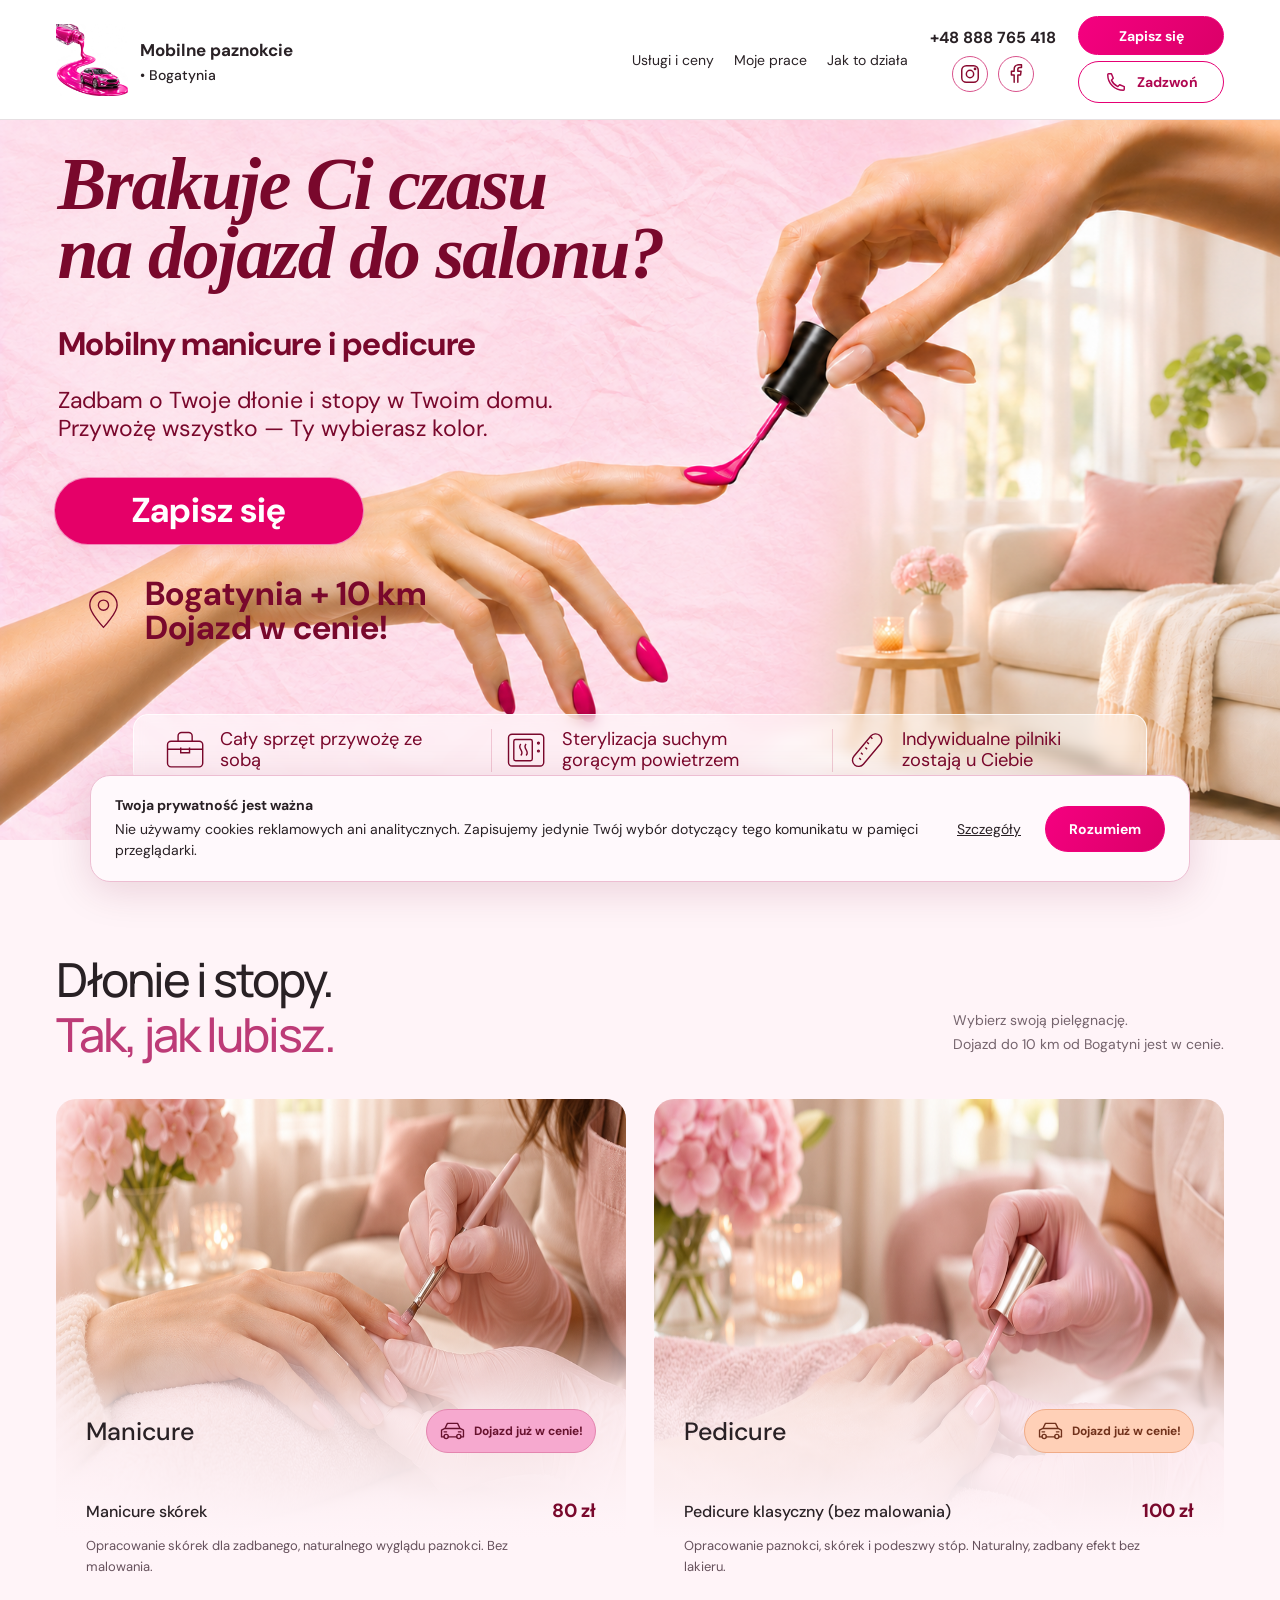
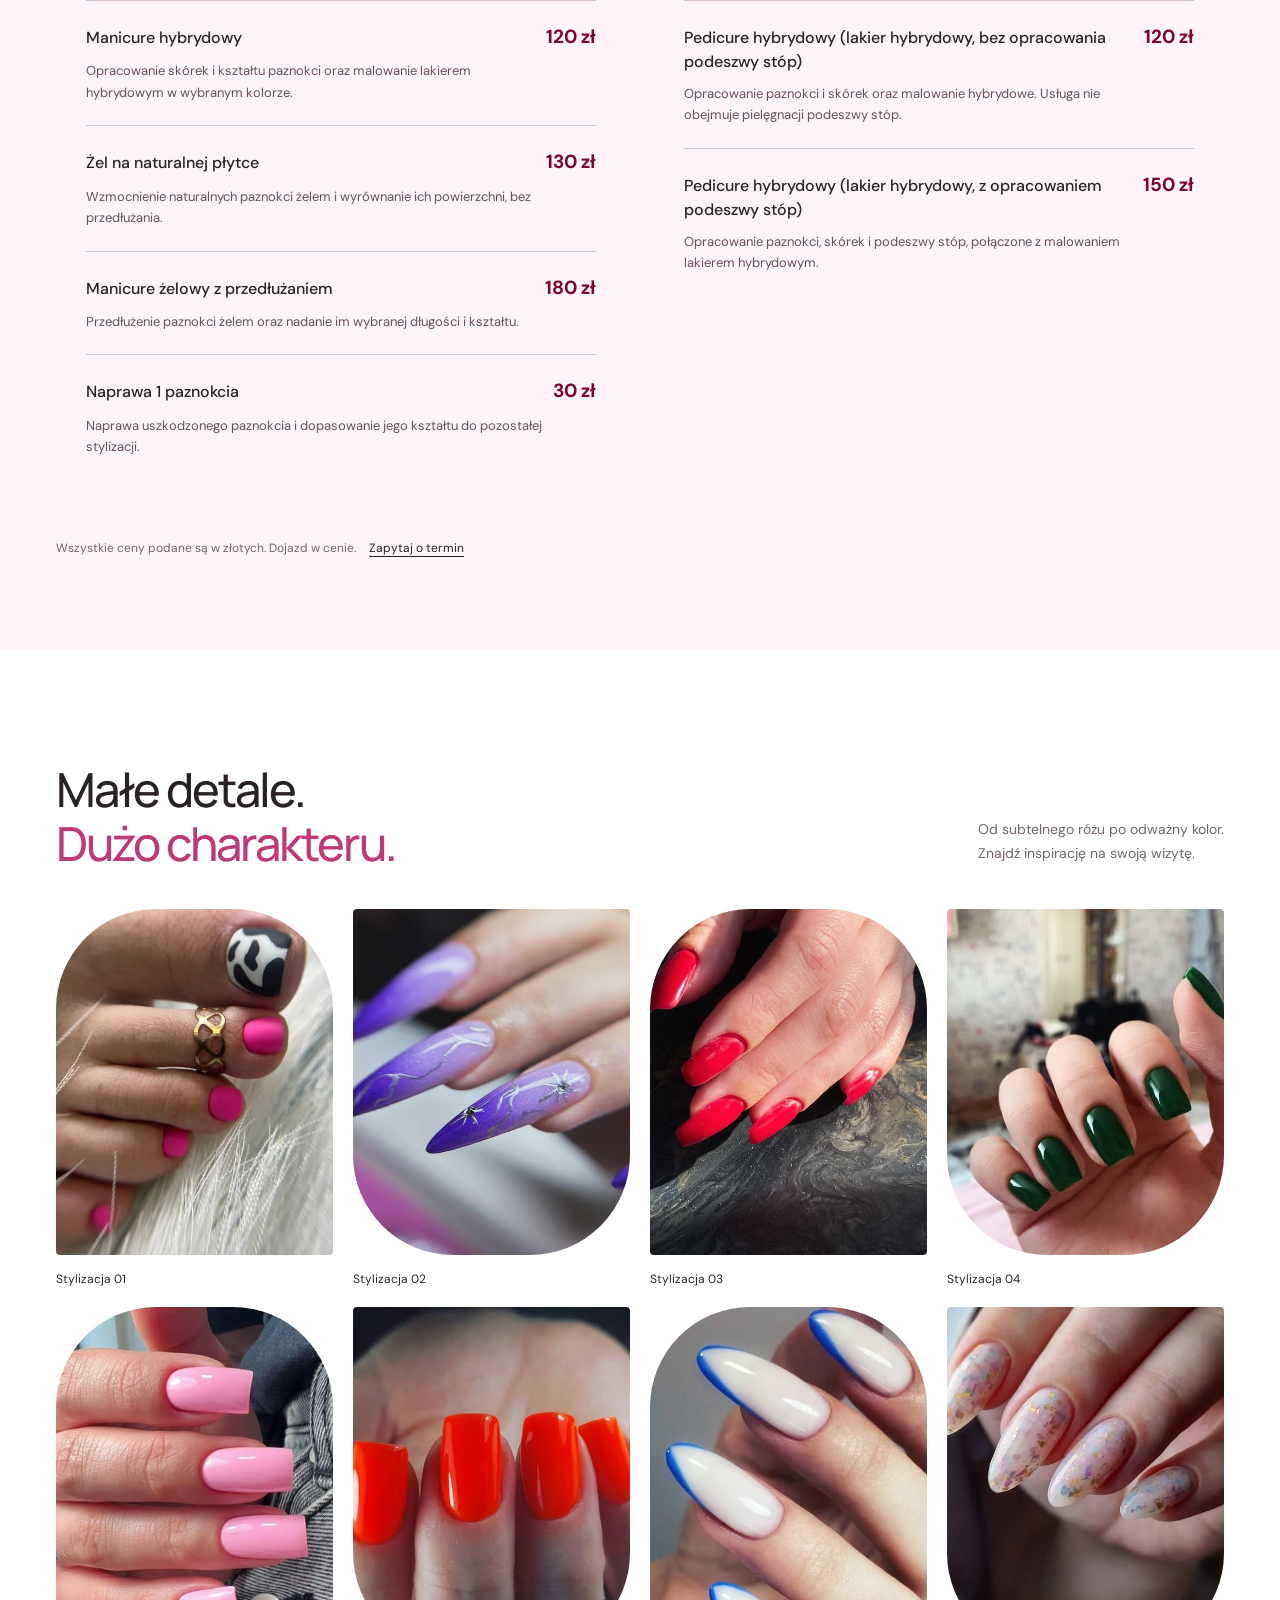
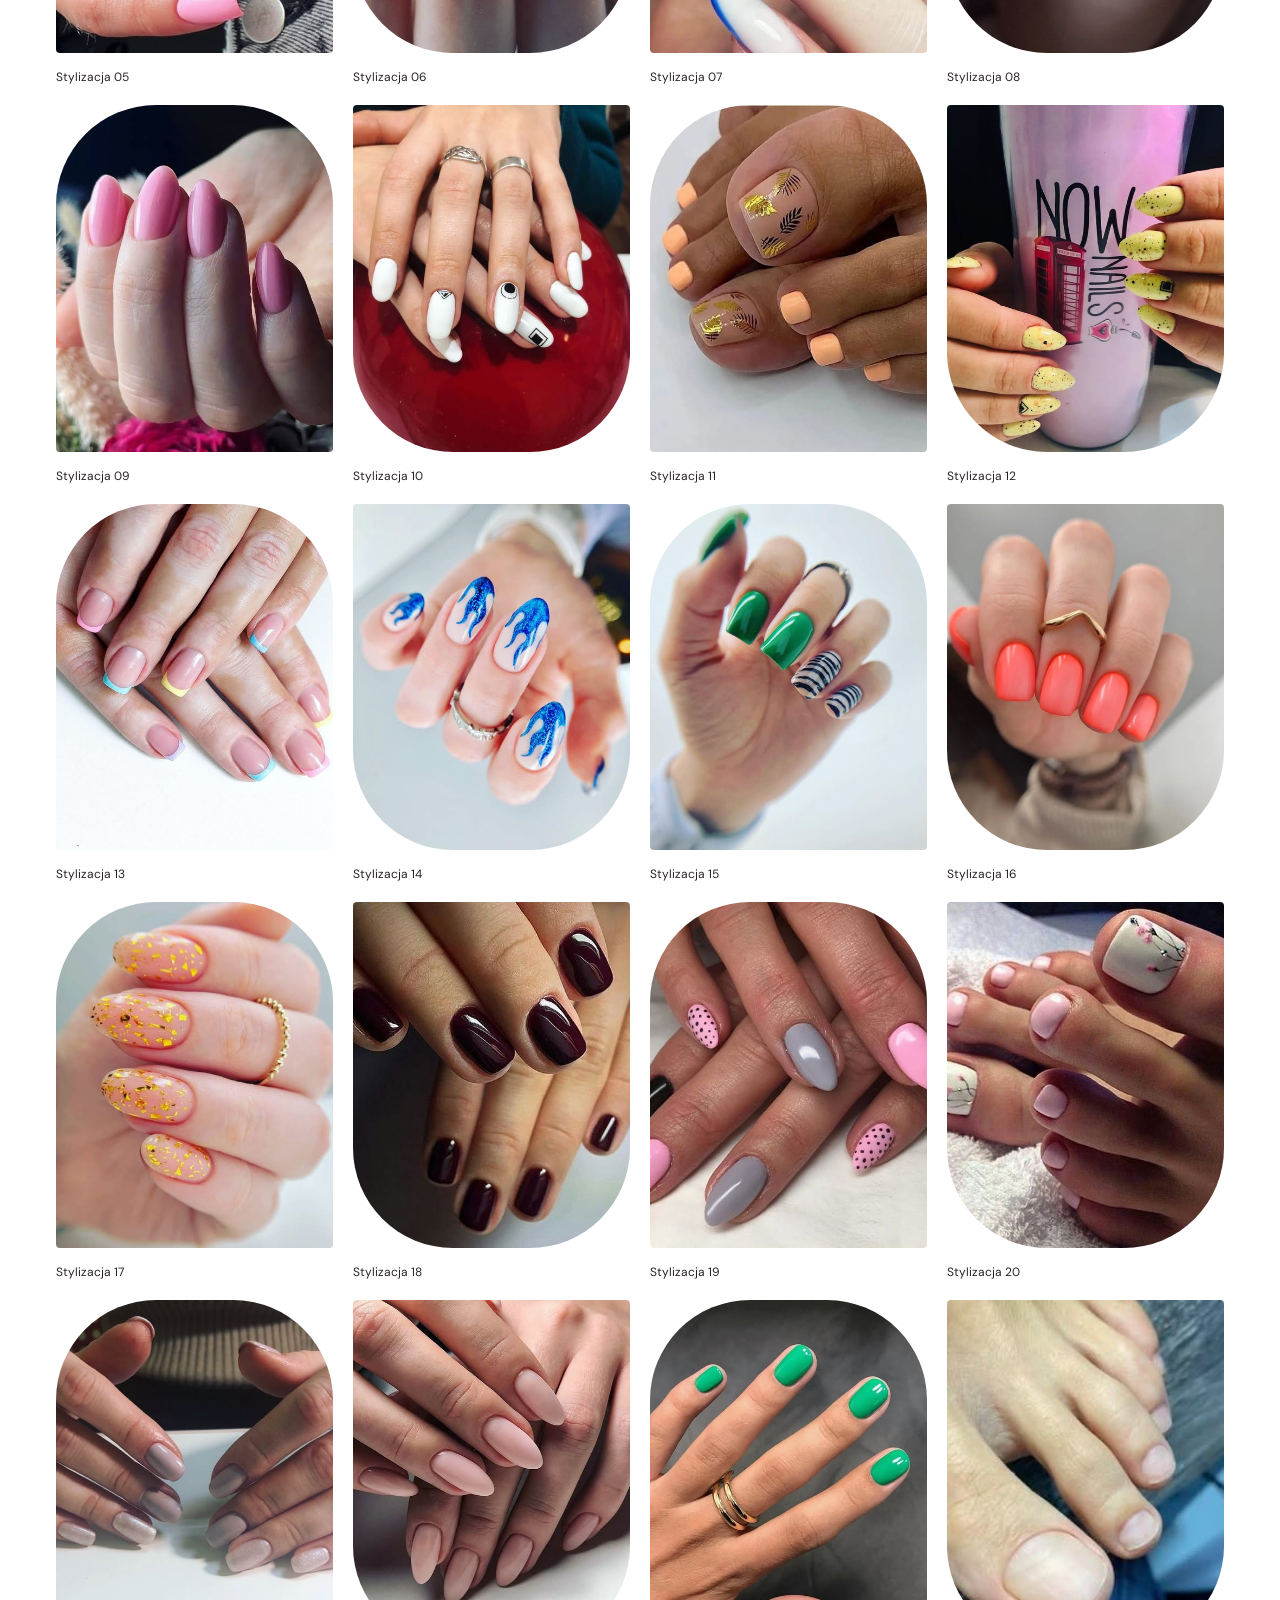
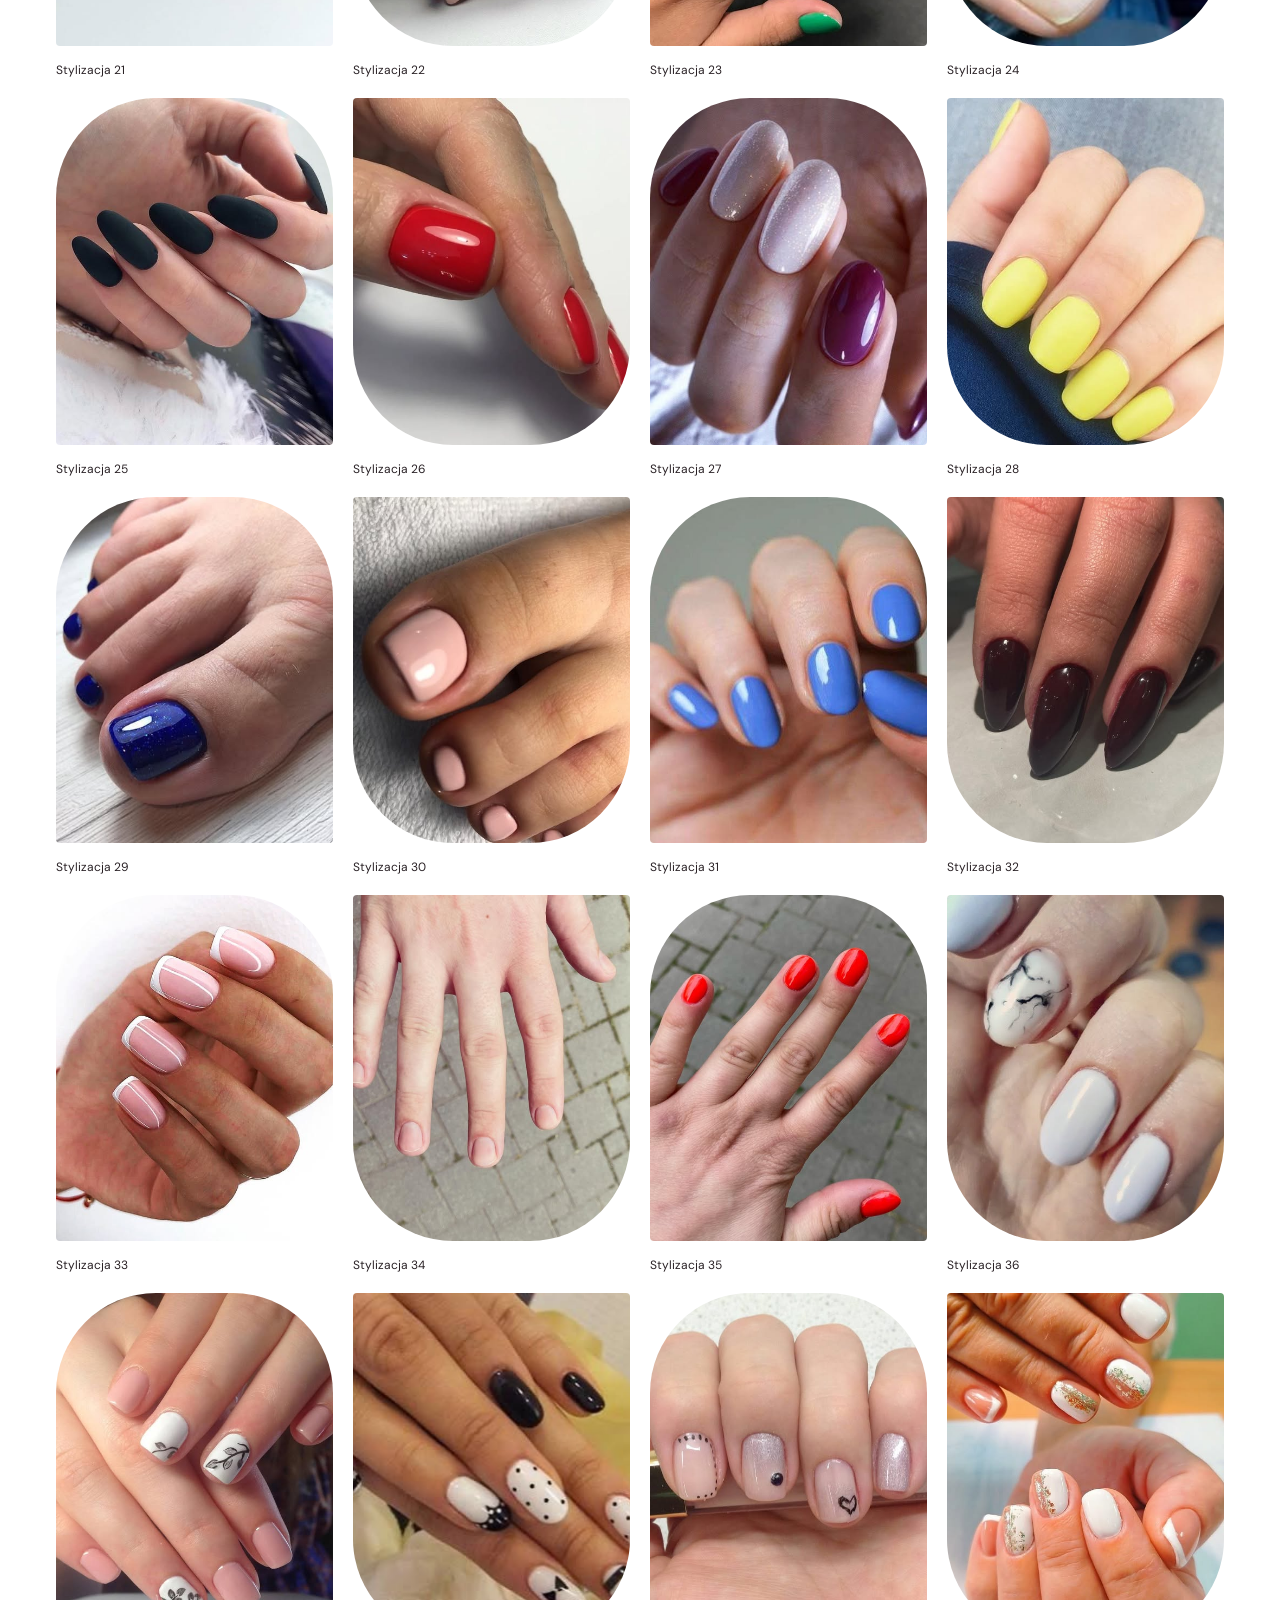
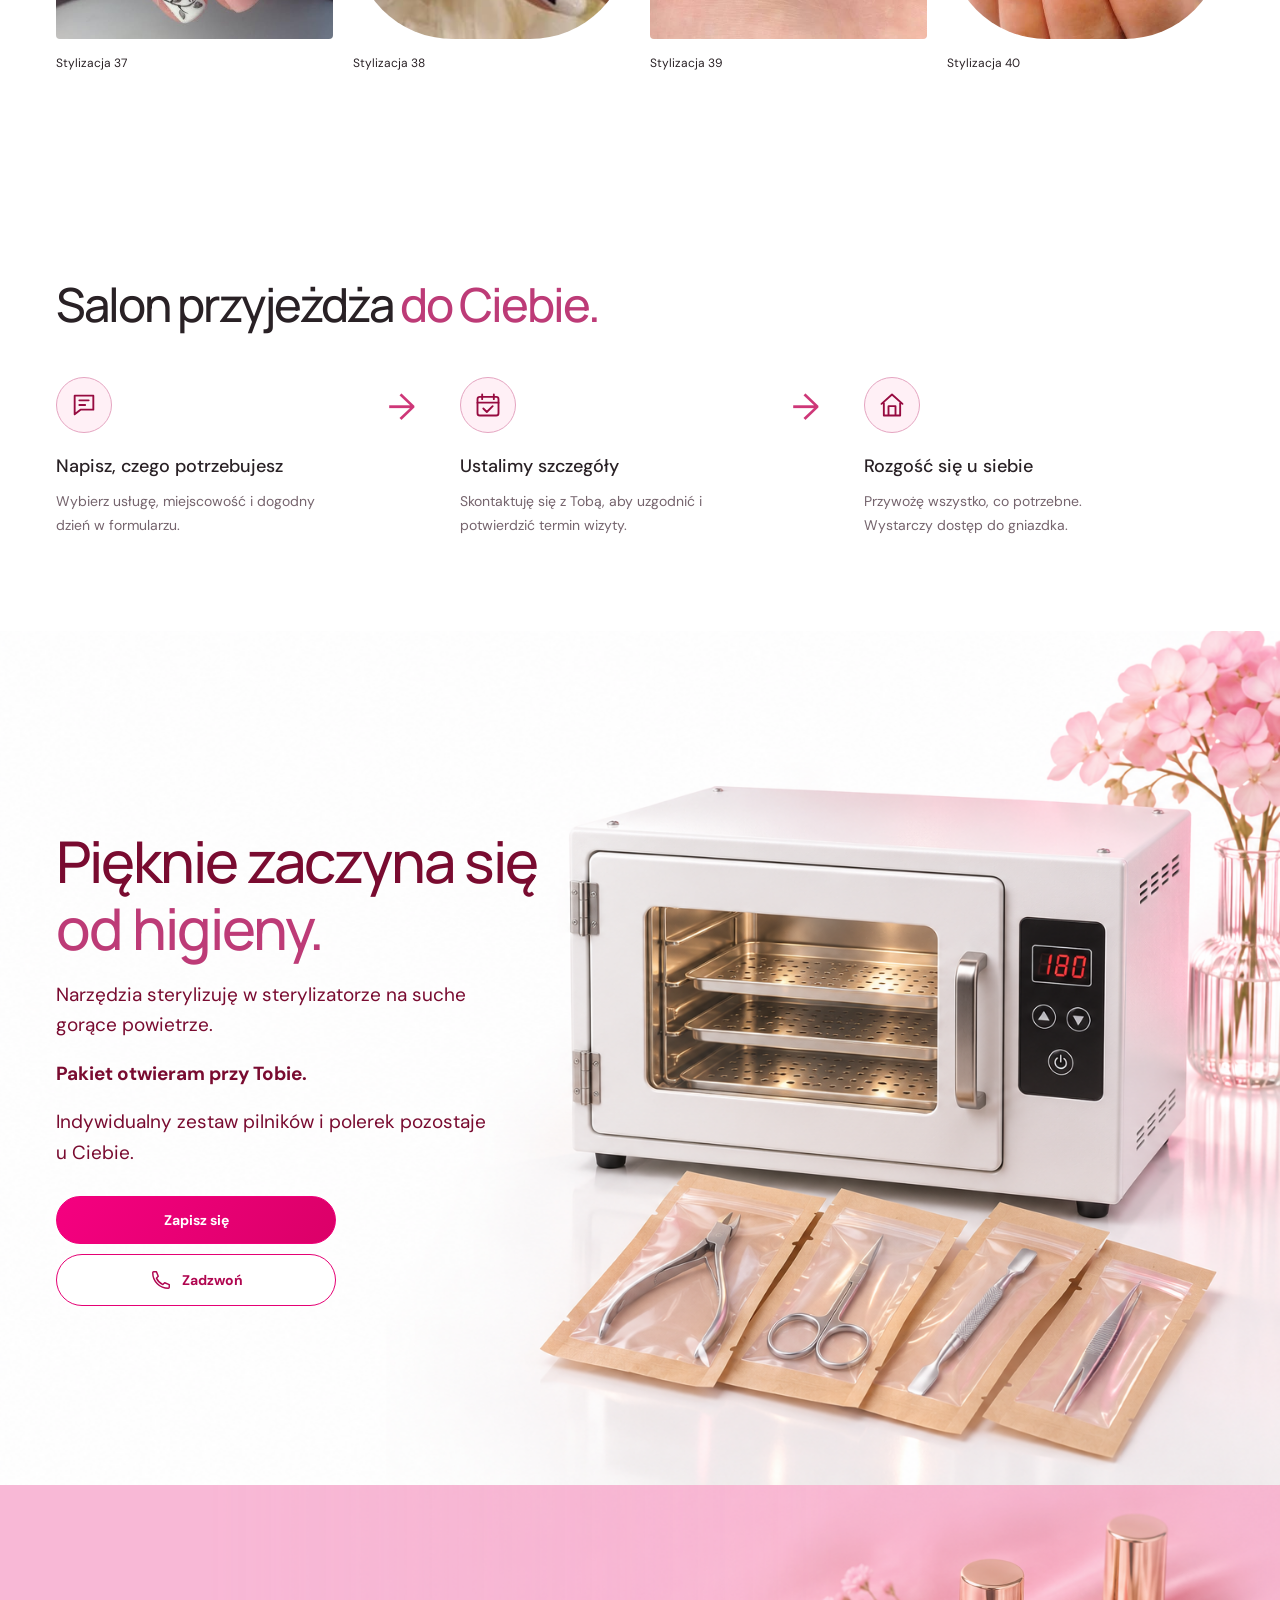
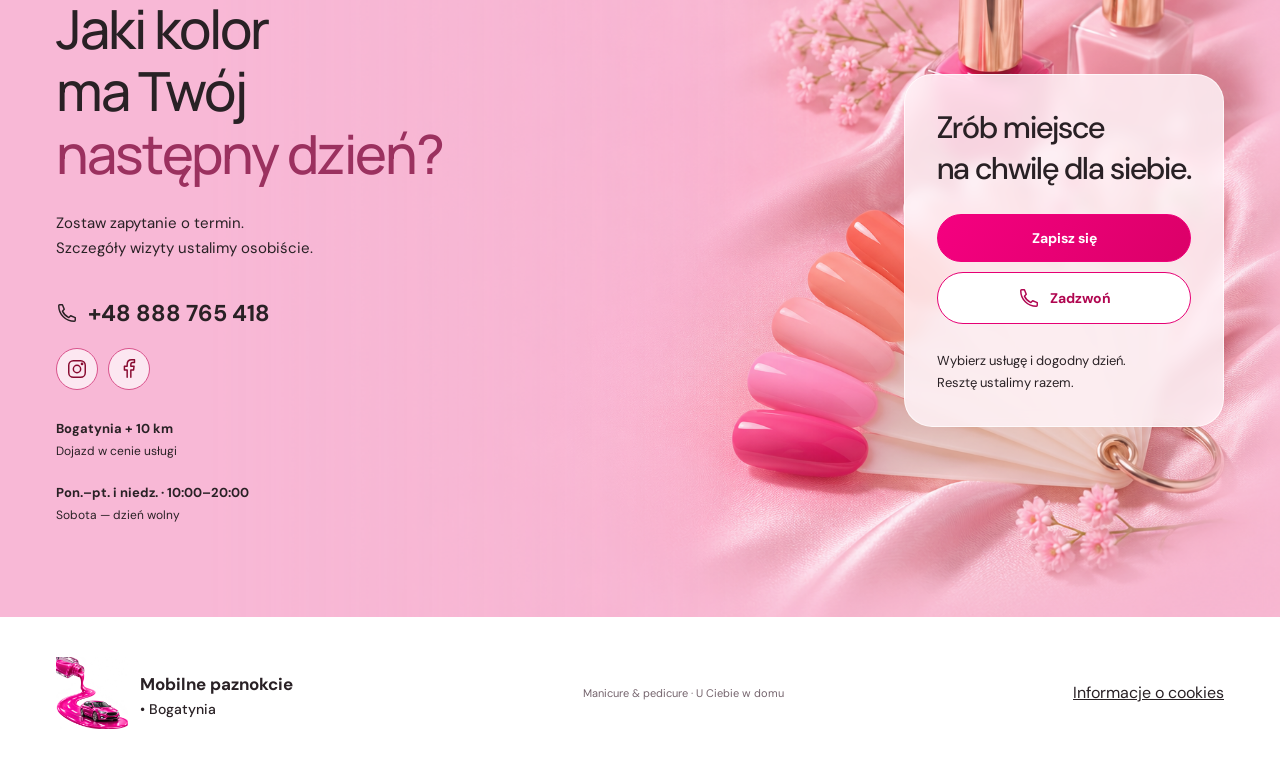
==== commit 6b7b62f7: "Formularz zapisu: rezerwacja online z arkuszem Google, serwisem i Telegramem" ====
--- a/index.html
+++ b/index.html
@@ -8,4 +8,4 @@
 
 <section class="wrap section" id="wizyta"><h2>Salon przyjeżdża <em>do Ciebie.</em></h2><div class="steps"><article><span class="step-icon"><svg viewBox="0 0 24 24" fill="none" stroke="currentColor" stroke-width="1.6" stroke-linecap="round" stroke-linejoin="round" aria-hidden="true"><path d="M4 4h16v12H9l-5 4V4Z"/><path d="M8 8h8M8 12h5"/></svg></span><h3>Napisz, czego potrzebujesz</h3><p>Wybierz usługę, miejscowość i dogodny dzień w formularzu.</p></article><article><span class="step-icon"><svg viewBox="0 0 24 24" fill="none" stroke="currentColor" stroke-width="1.6" stroke-linecap="round" stroke-linejoin="round" aria-hidden="true"><rect x="3" y="5" width="18" height="16" rx="2"/><path d="M7 3v4m10-4v4M3 10h18m-13 5 3 3 5-5"/></svg></span><h3>Ustalimy szczegóły</h3><p>Skontaktuję się z Tobą, aby uzgodnić i potwierdzić termin wizyty.</p></article><article><span class="step-icon"><svg viewBox="0 0 24 24" fill="none" stroke="currentColor" stroke-width="1.6" stroke-linecap="round" stroke-linejoin="round" aria-hidden="true"><path d="m3 11 9-8 9 8M5 10v11h14V10M9 21v-8h6v8"/></svg></span><h3>Rozgość się u siebie</h3><p>Przywożę wszystko, co potrzebne. Wystarczy dostęp do gniazdka.</p></article></div></section><section class="hygiene-section" id="higiena"><div class="wrap hygiene-content"><h2>Pięknie zaczyna się<br><em>od higieny.</em></h2><p>Narzędzia sterylizuję w sterylizatorze na suche gorące powietrze.</p><p><strong>Pakiet otwieram przy Tobie.</strong></p><p>Indywidualny zestaw pilników i polerek pozostaje u Ciebie.</p><div class="cta-stack"><a class="button signup-button" href="#kontakt">Zapisz się</a><a class="button call-button" href="tel:+48888765418"><svg viewBox="0 0 24 24" fill="none" stroke="currentColor" stroke-width="1.6" stroke-linecap="round" stroke-linejoin="round" aria-hidden="true"><path d="M7 3H4a1 1 0 0 0-1 1c0 9.4 7.6 17 17 17a1 1 0 0 0 1-1v-3l-5-2-2 2a14 14 0 0 1-7-7l2-2-2-5Z"/></svg>Zadzwoń</a></div></div></section>
 <section class="contact section" id="kontakt"><div class="wrap contact-grid"><div><h2>Jaki kolor<br>ma Twój<br><em>następny dzień?</em></h2><p>Zostaw zapytanie o termin.<br>Szczegóły wizyty ustalimy osobiście.</p><div class="contact-details"><a class="contact-phone" href="tel:+48888765418"><svg viewBox="0 0 24 24" fill="none" stroke="currentColor" stroke-width="1.6" stroke-linecap="round" stroke-linejoin="round" aria-hidden="true"><path d="M7 3H4a1 1 0 0 0-1 1c0 9.4 7.6 17 17 17a1 1 0 0 0 1-1v-3l-5-2-2 2a14 14 0 0 1-7-7l2-2-2-5Z"/></svg>+48 888 765 418</a><div class="social-links"><a href="https://www.instagram.com/mobilne_paznokcie_bogatynia?knvt=MTFyaWU5a2pidDM1eg==" target="_blank" rel="noopener noreferrer" aria-label="Instagram"><svg viewBox="0 0 24 24" fill="none" stroke="currentColor" stroke-width="1.6" stroke-linecap="round" stroke-linejoin="round" aria-hidden="true"><rect x="3" y="3" width="18" height="18" rx="5"/><circle cx="12" cy="12" r="4"/><circle cx="17.5" cy="6.5" r=".7"/></svg></a><a href="https://www.facebook.com/share/1CfiMYgDCd/?mibextid=wwXIfr" target="_blank" rel="noopener noreferrer" aria-label="Facebook"><svg viewBox="0 0 24 24" fill="none" stroke="currentColor" stroke-width="1.6" stroke-linecap="round" stroke-linejoin="round" aria-hidden="true"><path d="M14 21v-8h3l.5-4H14V7c0-1 .4-2 2-2h2V2h-3c-3 0-5 2-5 5v2H7v4h3v8"/></svg></a></div><strong>Bogatynia + 10 km</strong><span>Dojazd w cenie usługi</span><strong>Pon.–pt. i niedz. · 10:00–20:00</strong><span>Sobota — dzień wolny</span></div></div><div class="booking-invite"><h3>Zrób miejsce<br>na chwilę dla siebie.</h3><div class="cta-stack"><a class="button signup-button" href="#kontakt">Zapisz się</a><a class="button call-button" href="tel:+48888765418"><svg viewBox="0 0 24 24" fill="none" stroke="currentColor" stroke-width="1.6" stroke-linecap="round" stroke-linejoin="round" aria-hidden="true"><path d="M7 3H4a1 1 0 0 0-1 1c0 9.4 7.6 17 17 17a1 1 0 0 0 1-1v-3l-5-2-2 2a14 14 0 0 1-7-7l2-2-2-5Z"/></svg>Zadzwoń</a></div><p>Wybierz usługę i dogodny dzień.<br>Resztę ustalimy razem.</p></div></div></section></main>
-<footer class="wrap"><a class="brand" href="#"><img src="assets/logo.png" width="72" height="72" alt=""><span>Mobilne paznokcie <span>• Bogatynia</span></span></a><span>Manicure & pedicure · U Ciebie w domu</span><button class="cookie-link" type="button">Informacje o cookies</button></footer><dialog id="booking-dialog" aria-labelledby="booking-title"><button id="booking-close" class="dialog-close" aria-label="Zamknij formularz">×</button><h2 id="booking-title">Zapytaj o termin</h2><p class="booking-intro">Twoja chwila zaczyna się tutaj.</p><form id="booking"><div class="demo-note">Wersja pokazowa — formularz nie wysyła jeszcze zgłoszeń.</div><div class="form-row"><label>Twoje imię<input name="name" autocomplete="given-name" placeholder="np. Anna" required maxlength="80"></label><label>Numer telefonu<input name="phone" type="tel" autocomplete="tel" placeholder="np. +48 123 456 789" required pattern="[+0-9 ()-]{7,22}"></label></div><label>Na co masz ochotę?<select name="service" required><option value="">Wybierz usługę</option><option value="s0">Manicure skórek — 80 zł</option><option value="s1">Manicure hybrydowy — 120 zł</option><option value="s2">Żel na naturalnej płytce — 130 zł</option><option value="s3">Manicure żelowy z przedłużaniem — 180 zł</option><option value="s4">Naprawa 1 paznokcia — 30 zł</option><option value="s5">Pedicure klasyczny (bez malowania) — 100 zł</option><option value="s6">Pedicure hybrydowy (lakier hybrydowy, bez opracowania podeszwy stóp) — 120 zł</option><option value="s7">Pedicure hybrydowy (lakier hybrydowy, z opracowaniem podeszwy stóp) — 150 zł</option></select></label><div class="form-row"><label>Miejscowość<input name="town" autocomplete="address-level2" placeholder="np. Bogatynia" required maxlength="100"></label><label>Preferowany dzień<input name="date" id="date" type="date" required></label></div><label>Coś jeszcze? <span class="optional">(opcjonalnie)</span><textarea name="comment" placeholder="Preferowana godzina, pomysł na stylizację…" rows="3" maxlength="1000"></textarea></label><button class="button" type="submit">Wyślij zapytanie </button><small class="form-hint">Wysłanie zapytania nie oznacza potwierdzenia rezerwacji.</small><p id="form-status" role="status" tabindex="-1" hidden></p></form></dialog><dialog id="lightbox"><button id="close" aria-label="Zamknij zdjęcie">×</button><img id="large-photo" alt=""><p id="photo-title"></p></dialog><aside id="cookie-banner" class="cookie-banner" aria-label="Informacja o cookies" hidden><div><strong>Twoja prywatność jest ważna</strong><p>Nie używamy cookies reklamowych ani analitycznych. Zapisujemy jedynie Twój wybór dotyczący tego komunikatu w pamięci przeglądarki.</p></div><button class="cookie-link" type="button">Szczegóły</button><button id="cookie-ok" class="button signup-button" type="button">Rozumiem</button></aside><dialog id="cookie-dialog" aria-labelledby="cookie-title"><button class="dialog-close" id="cookie-close" aria-label="Zamknij">×</button><h2 id="cookie-title">Cookies i prywatność</h2><p>Ta strona nie korzysta z narzędzi reklamowych, analityki ani osadzonych widżetów mediów społecznościowych. Zdjęcia i czcionki są ładowane lokalnie.</p><h3>Niezbędne przechowywanie</h3><p>Po kliknięciu „Rozumiem” zapisujemy w localStorage wpis <strong>mp-cookie-notice-v1</strong> z datą potwierdzenia, aby nie wyświetlać komunikatu ponownie przez 6 miesięcy. Wpis pozostaje w Twojej przeglądarce i nie jest wysyłany na serwer. Nie wymaga zgody na cele reklamowe ani analityczne.</p><h3>Twój wybór</h3><p>Możesz korzystać ze strony bez zamykania komunikatu. W każdej chwili możesz usunąć zapamiętane potwierdzenie poniżej lub wyczyścić dane witryny w przeglądarce. Jeśli w przyszłości pojawią się opcjonalne cookies, poprosimy o zgodę przed ich uruchomieniem.</p><button id="cookie-reset" class="button call-button" type="button">Usuń zapamiętane potwierdzenie</button><h3>Linki i kontakt</h3><p>Instagram i Facebook otwierają się dopiero po kliknięciu linku i mają własne zasady prywatności. Formularz jest obecnie demonstracyjny i nie przesyła danych. W sprawach prywatności: Mobilne paznokcie • Bogatynia, tel. <a href="tel:+48888765418">+48 888 765 418</a>.</p></dialog><script src="app.js"></script></body></html>
+<footer class="wrap"><a class="brand" href="#"><img src="assets/logo.png" width="72" height="72" alt=""><span>Mobilne paznokcie <span>• Bogatynia</span></span></a><span>Manicure & pedicure · U Ciebie w domu</span><button class="cookie-link" type="button">Informacje o cookies</button></footer><dialog id="booking-dialog" aria-label="Rezerwacja online"><div class="booking-bar"><strong>Zapisz się na wizytę</strong><button id="booking-close" class="dialog-close" aria-label="Zamknij formularz">×</button></div><iframe id="booking-frame" title="Rezerwacja online — Mobilne paznokcie • Bogatynia" data-src="https://script.google.com/macros/s/AKfycbzL65lTR9fE922_jcW5DAC2MRo5wXjzDJ8ZGI3lnoKFQ0jN7CLqcqyyA6AAy_tlslzD/exec?src=strona"></iframe></dialog><dialog id="lightbox"><button id="close" aria-label="Zamknij zdjęcie">×</button><img id="large-photo" alt=""><p id="photo-title"></p></dialog><aside id="cookie-banner" class="cookie-banner" aria-label="Informacja o cookies" hidden><div><strong>Twoja prywatność jest ważna</strong><p>Nie używamy cookies reklamowych ani analitycznych. Zapisujemy jedynie Twój wybór dotyczący tego komunikatu w pamięci przeglądarki.</p></div><button class="cookie-link" type="button">Szczegóły</button><button id="cookie-ok" class="button signup-button" type="button">Rozumiem</button></aside><dialog id="cookie-dialog" aria-labelledby="cookie-title"><button class="dialog-close" id="cookie-close" aria-label="Zamknij">×</button><h2 id="cookie-title">Cookies i prywatność</h2><p>Ta strona nie korzysta z narzędzi reklamowych, analityki ani osadzonych widżetów mediów społecznościowych. Zdjęcia i czcionki są ładowane lokalnie. Jedynym osadzonym elementem jest formularz rezerwacji (Google Apps Script), wczytywany dopiero po kliknięciu „Zapisz się”.</p><h3>Niezbędne przechowywanie</h3><p>Po kliknięciu „Rozumiem” zapisujemy w localStorage wpis <strong>mp-cookie-notice-v1</strong> z datą potwierdzenia, aby nie wyświetlać komunikatu ponownie przez 6 miesięcy. Wpis pozostaje w Twojej przeglądarce i nie jest wysyłany na serwer. Nie wymaga zgody na cele reklamowe ani analityczne.</p><h3>Twój wybór</h3><p>Możesz korzystać ze strony bez zamykania komunikatu. W każdej chwili możesz usunąć zapamiętane potwierdzenie poniżej lub wyczyścić dane witryny w przeglądarce. Jeśli w przyszłości pojawią się opcjonalne cookies, poprosimy o zgodę przed ich uruchomieniem.</p><button id="cookie-reset" class="button call-button" type="button">Usuń zapamiętane potwierdzenie</button><h3>Linki i kontakt</h3><p>Instagram i Facebook otwierają się dopiero po kliknięciu linku i mają własne zasady prywatności. Formularz rezerwacji działa w oknie usługi Google Apps Script i ładuje się dopiero po kliknięciu „Zapisz się”. Podane w nim dane trafiają do arkusza Google prowadzącej salon oraz do powiadomienia w Telegramie — szczegóły znajdziesz w klauzuli RODO w formularzu. W sprawach prywatności: Mobilne paznokcie • Bogatynia, tel. <a href="tel:+48888765418">+48 888 765 418</a>.</p></dialog><script src="app.js"></script></body></html>
--- a/style.css
+++ b/style.css
@@ -30,3 +30,12 @@
 @media(max-width:390px){header .brand{font-size:13px;gap:6px}header .brand img{width:42px;height:42px}.phone-number{font-size:12px}header nav{gap:14px}}
 
 .hygiene-section{background-color:#fff}.hygiene-content h2{max-width:48%}.hygiene-content p{max-width:37%}@media(max-width:700px){.hygiene-section,.hygiene-content{background-color:#fff}.hygiene-content{background-image:none}.hygiene-content h2,.hygiene-content p{max-width:none}}
+
+/* Formularz rezerwacji online (Google Apps Script) */
+#booking-dialog{width:900px;max-width:calc(100vw - 28px);height:min(92dvh,880px);max-height:92dvh;padding:0;overflow:hidden;background:#f5d3e1;display:none;flex-direction:column}
+#booking-dialog[open]{display:flex}
+#booking-dialog .booking-bar{display:flex;align-items:center;justify-content:space-between;gap:12px;padding:10px 12px 10px 22px;background:#fff;border-bottom:1px solid #f3d5e3;flex:none}
+#booking-dialog .booking-bar strong{font-size:15px;font-weight:600}
+#booking-dialog .booking-bar .dialog-close{position:static;width:36px;height:36px;font-size:24px;line-height:1;background:#fff1f7;flex:none}
+#booking-frame{flex:1;width:100%;border:0;display:block;background:#f5d3e1}
+@media(max-width:600px){#booking-dialog{width:100vw;max-width:100vw;height:100dvh;max-height:100dvh;border-radius:0}}
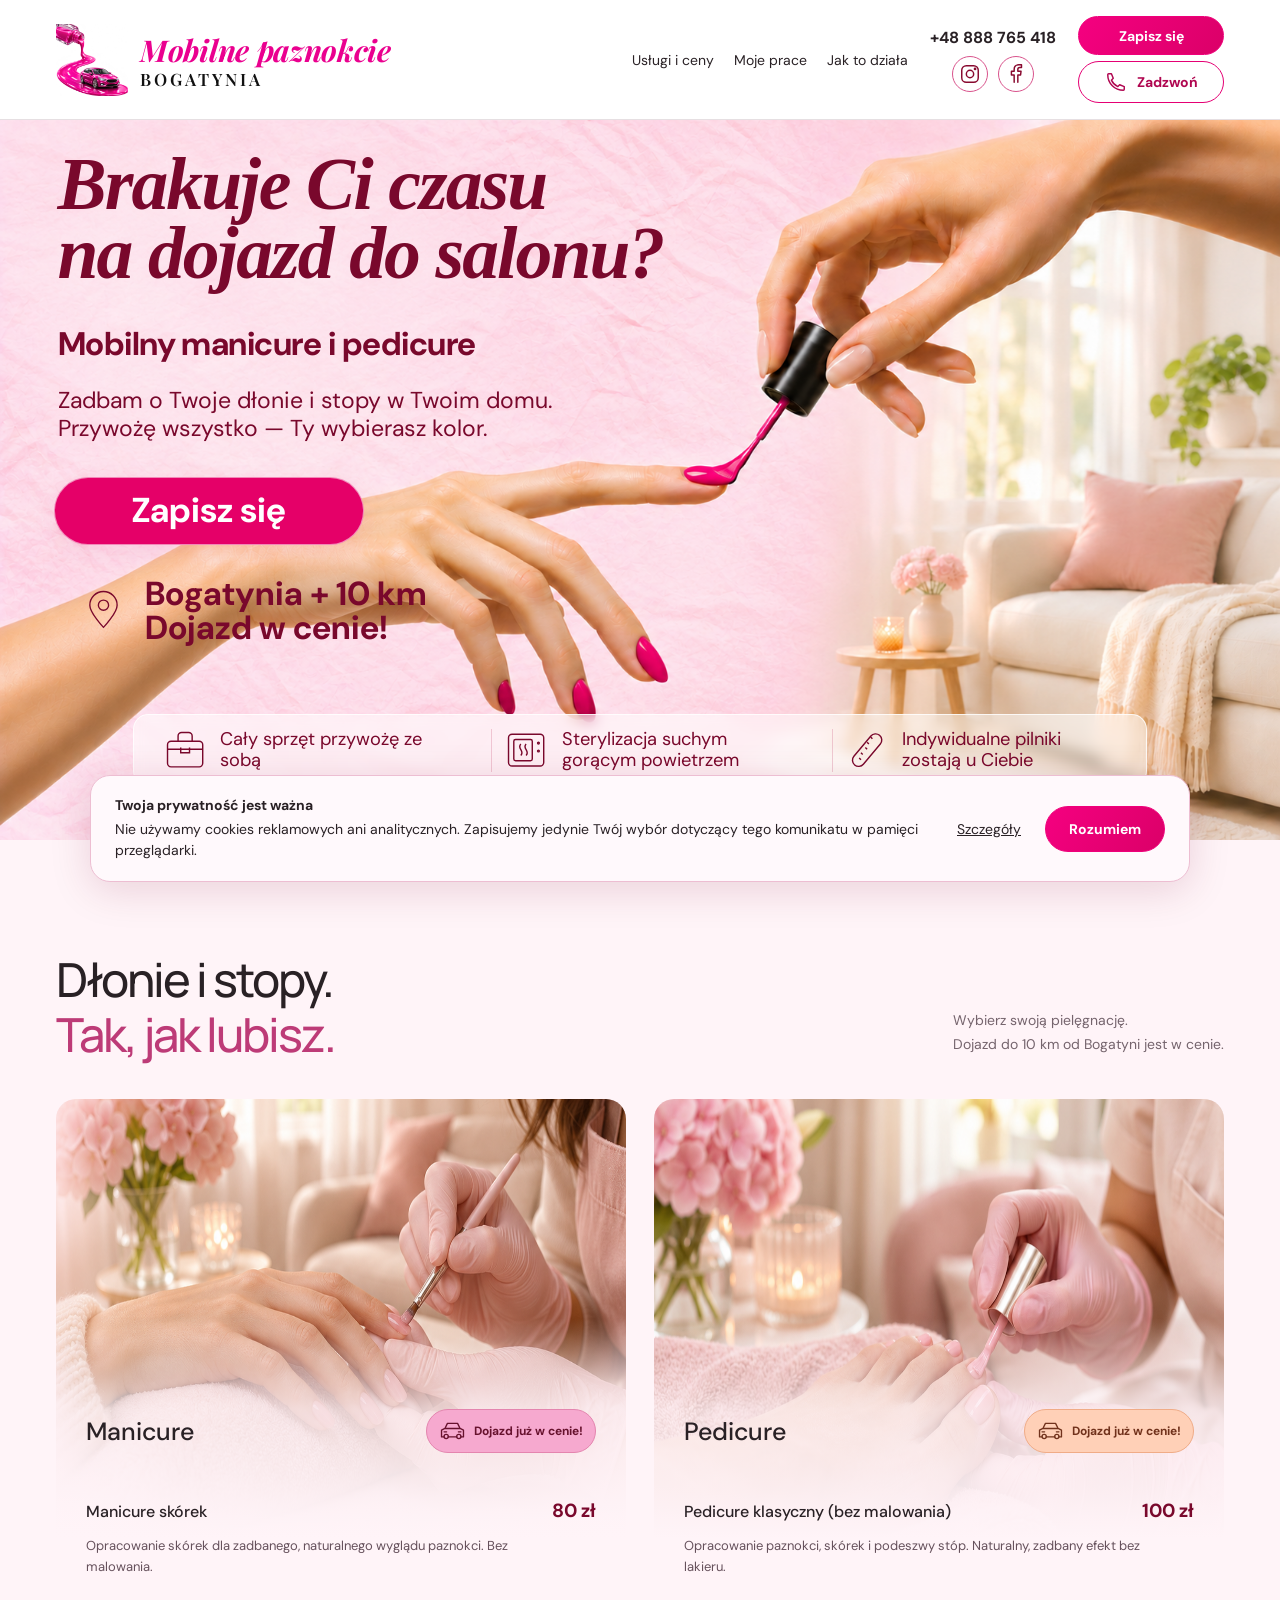
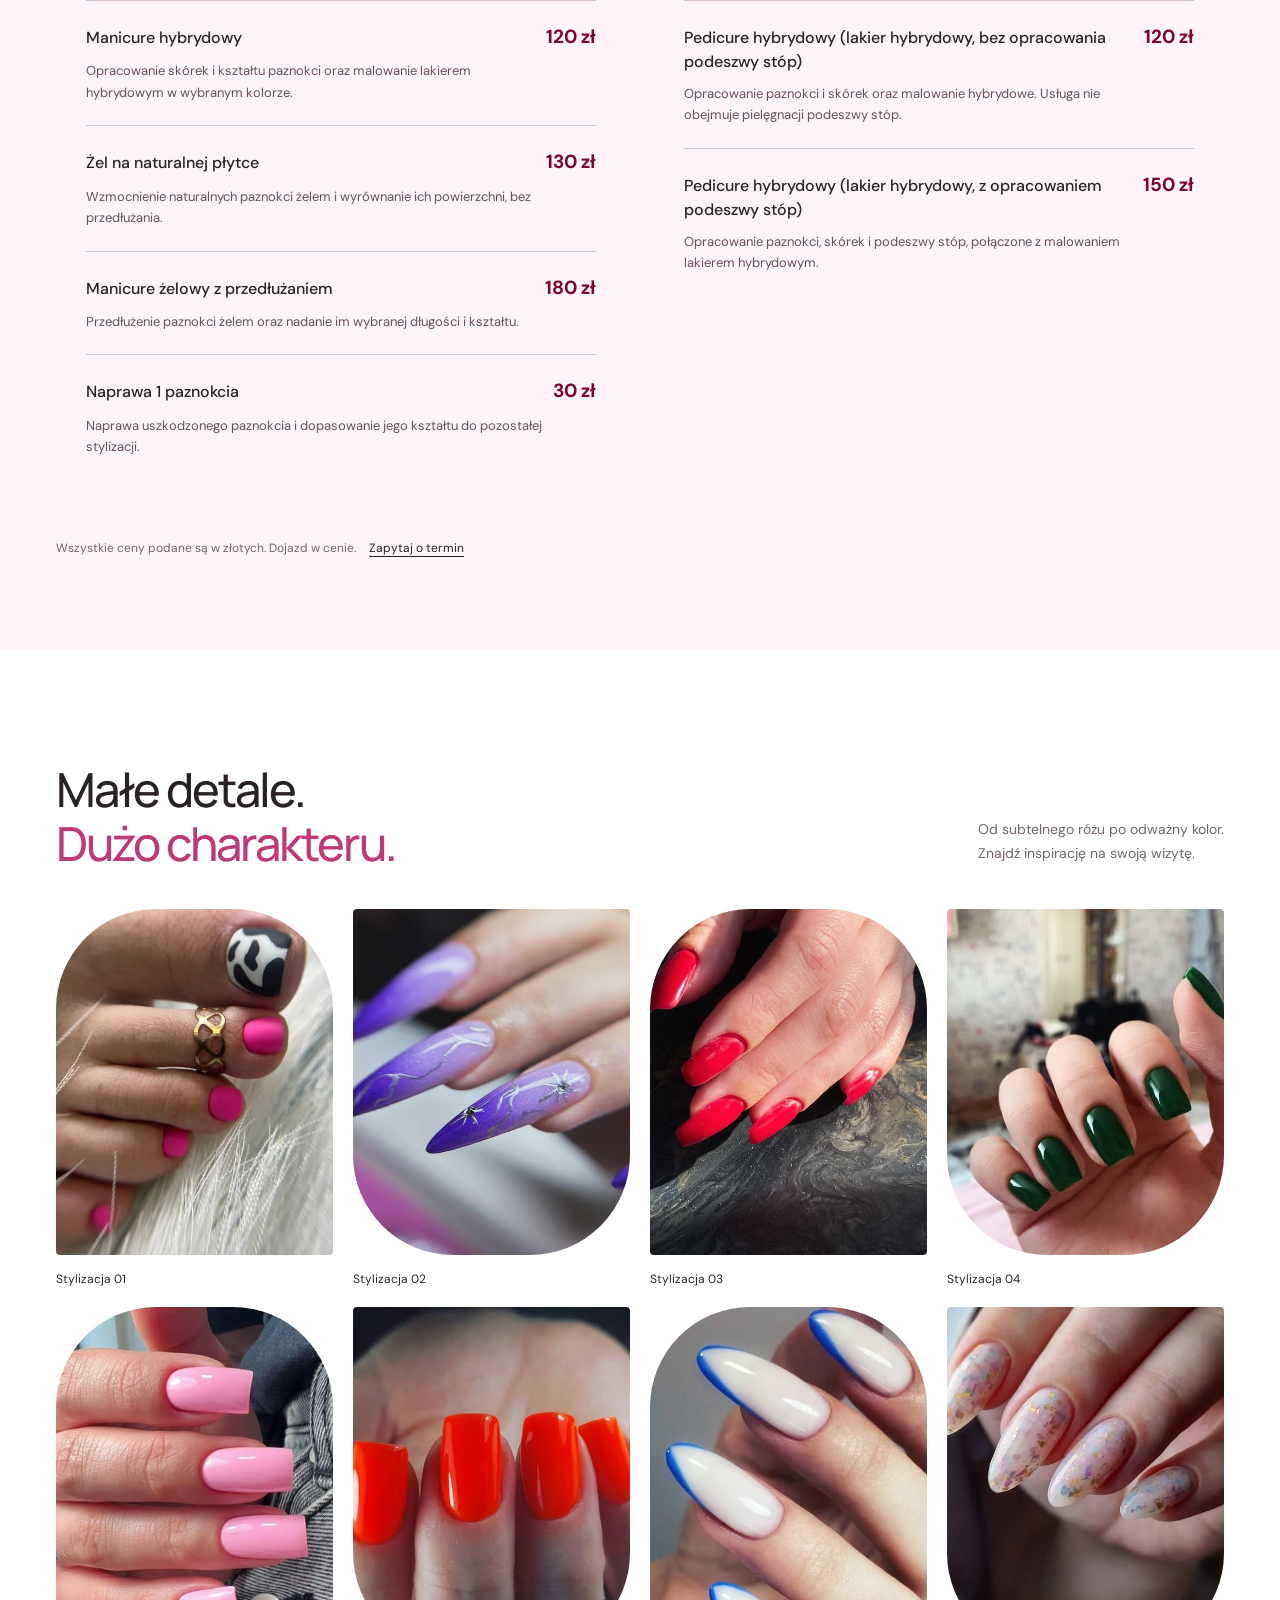
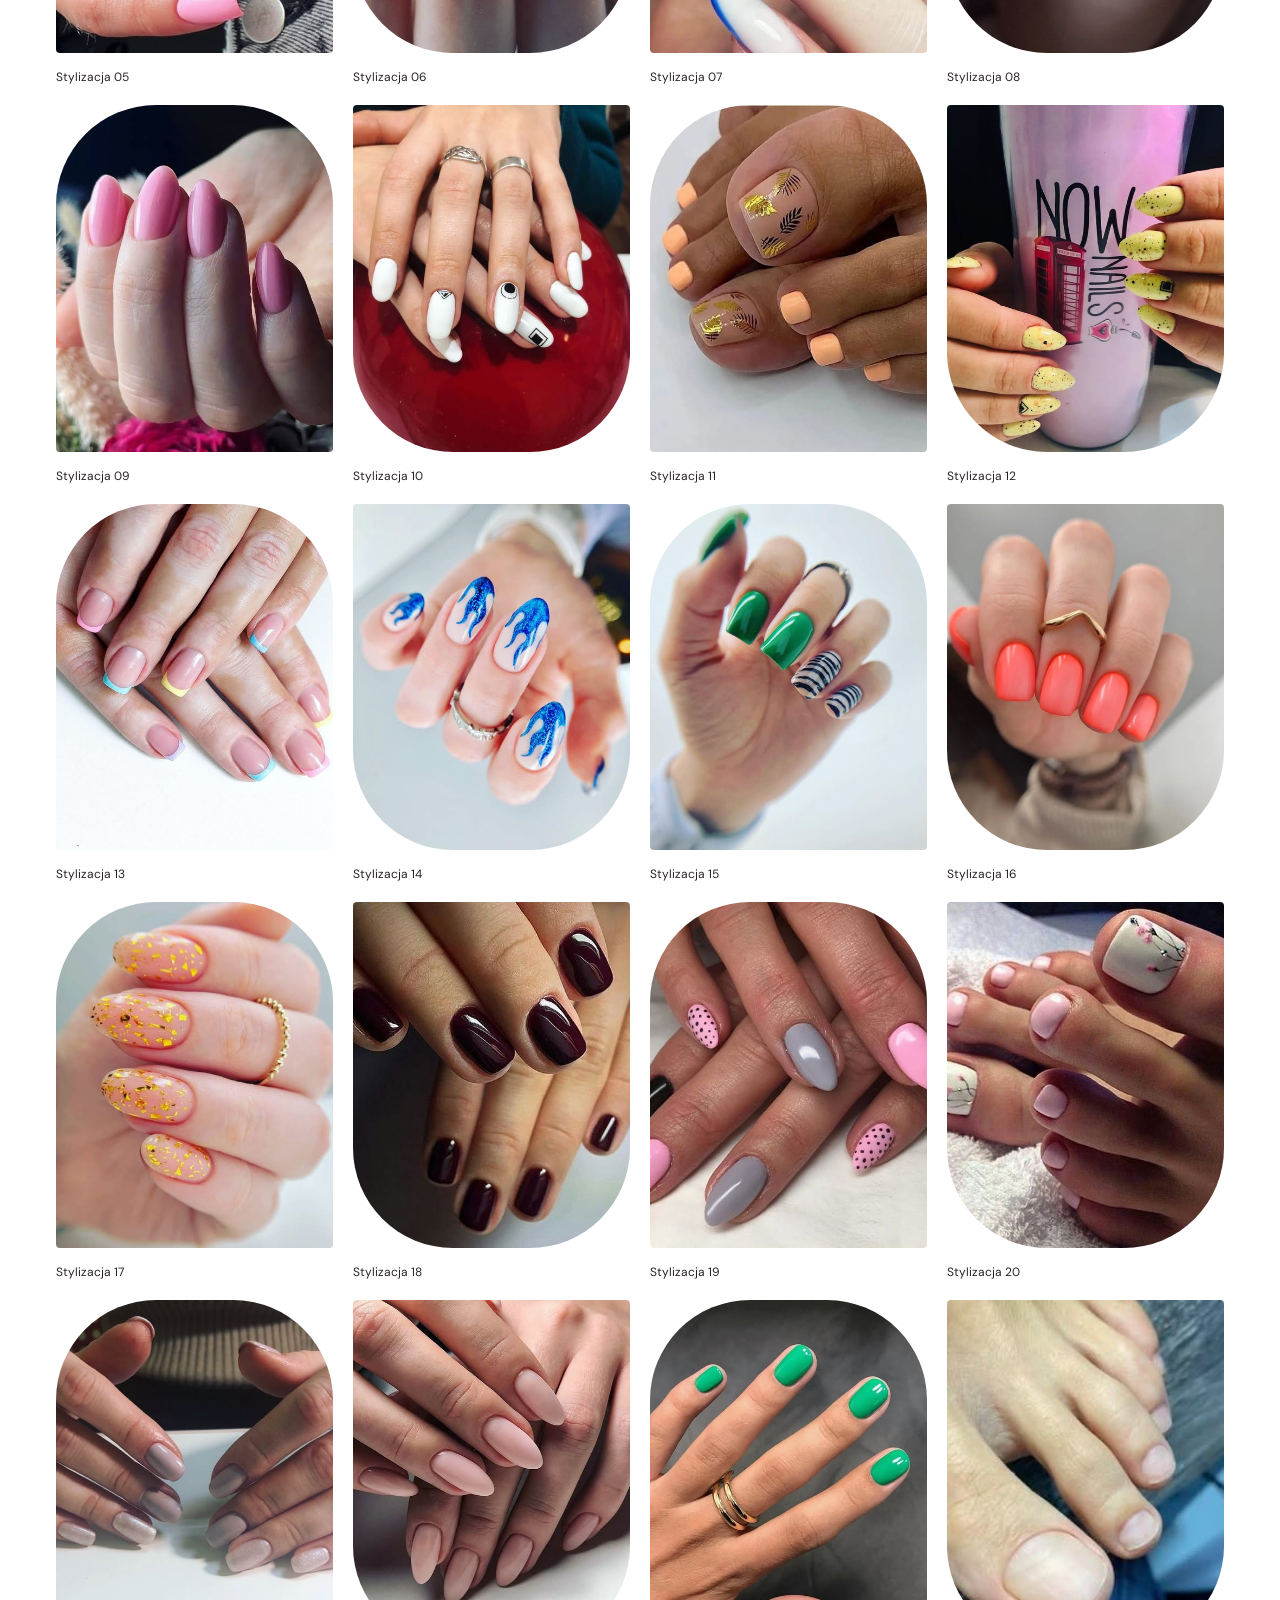
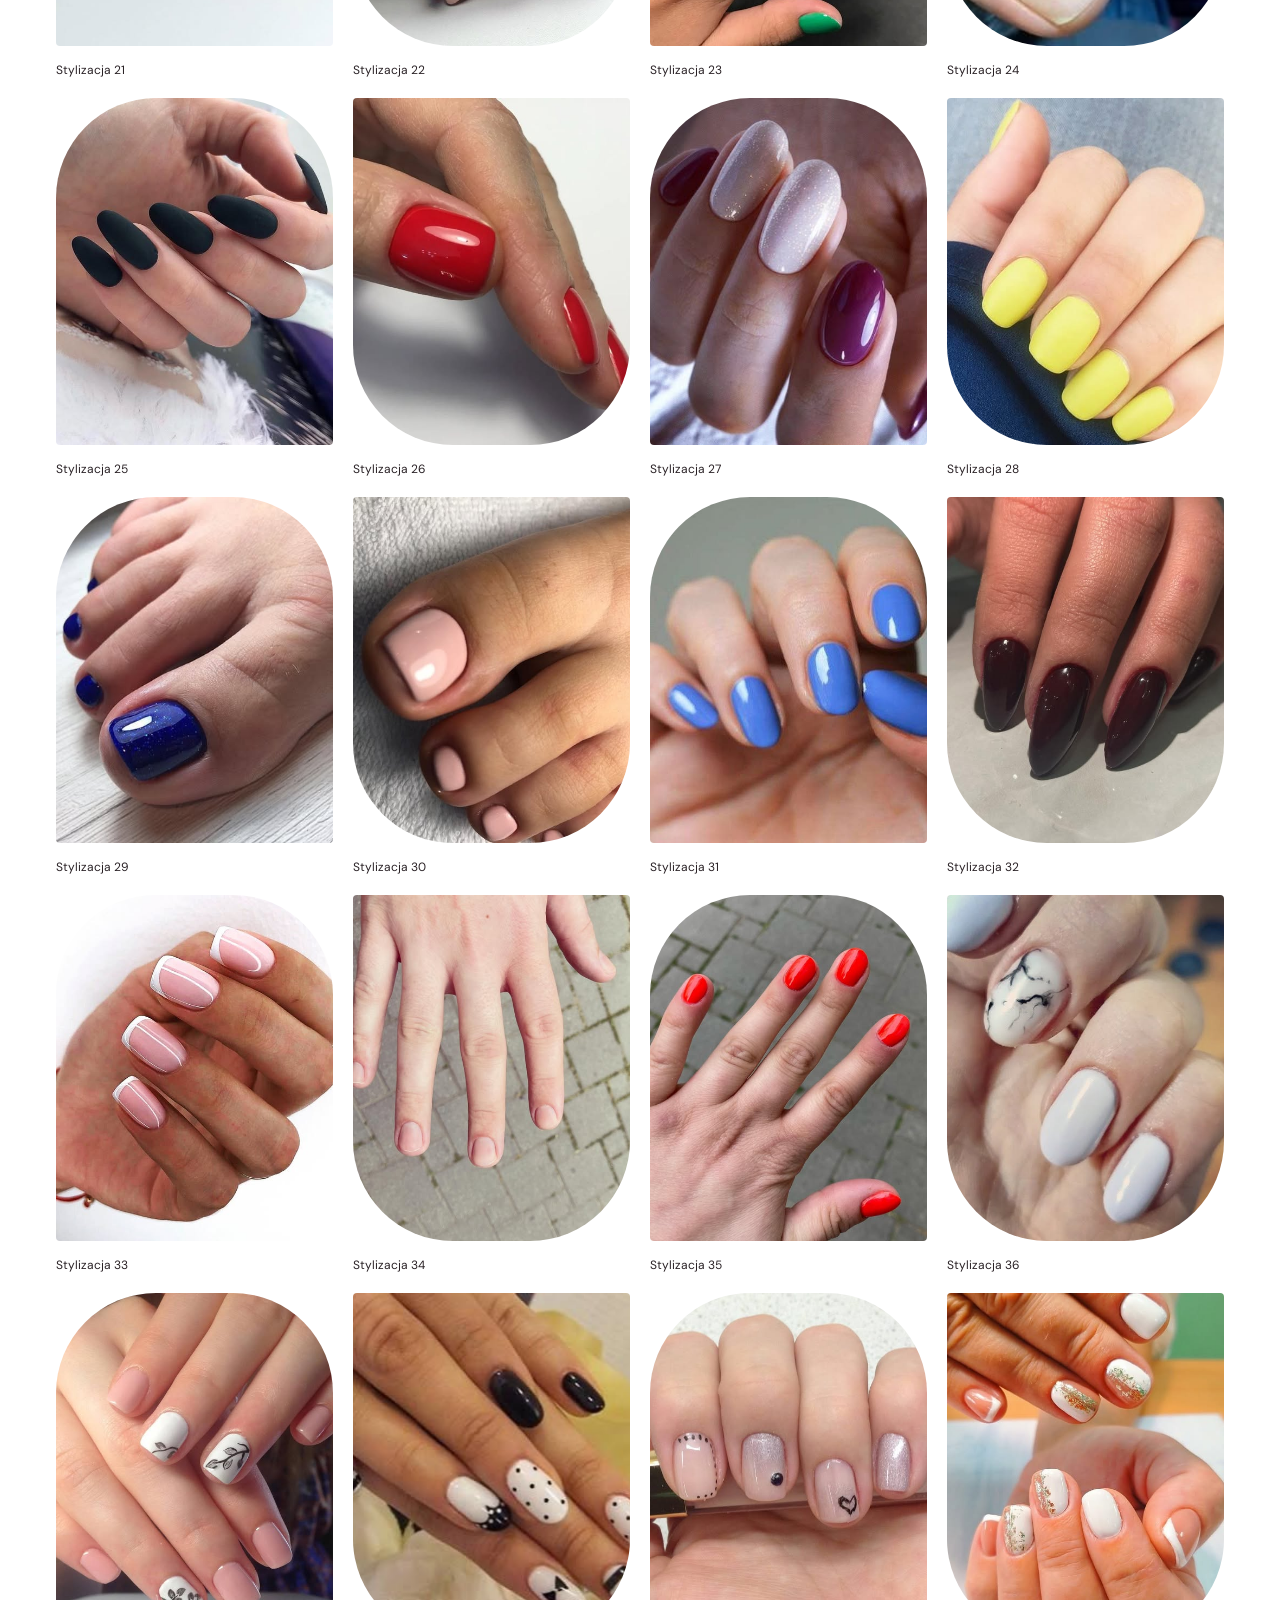
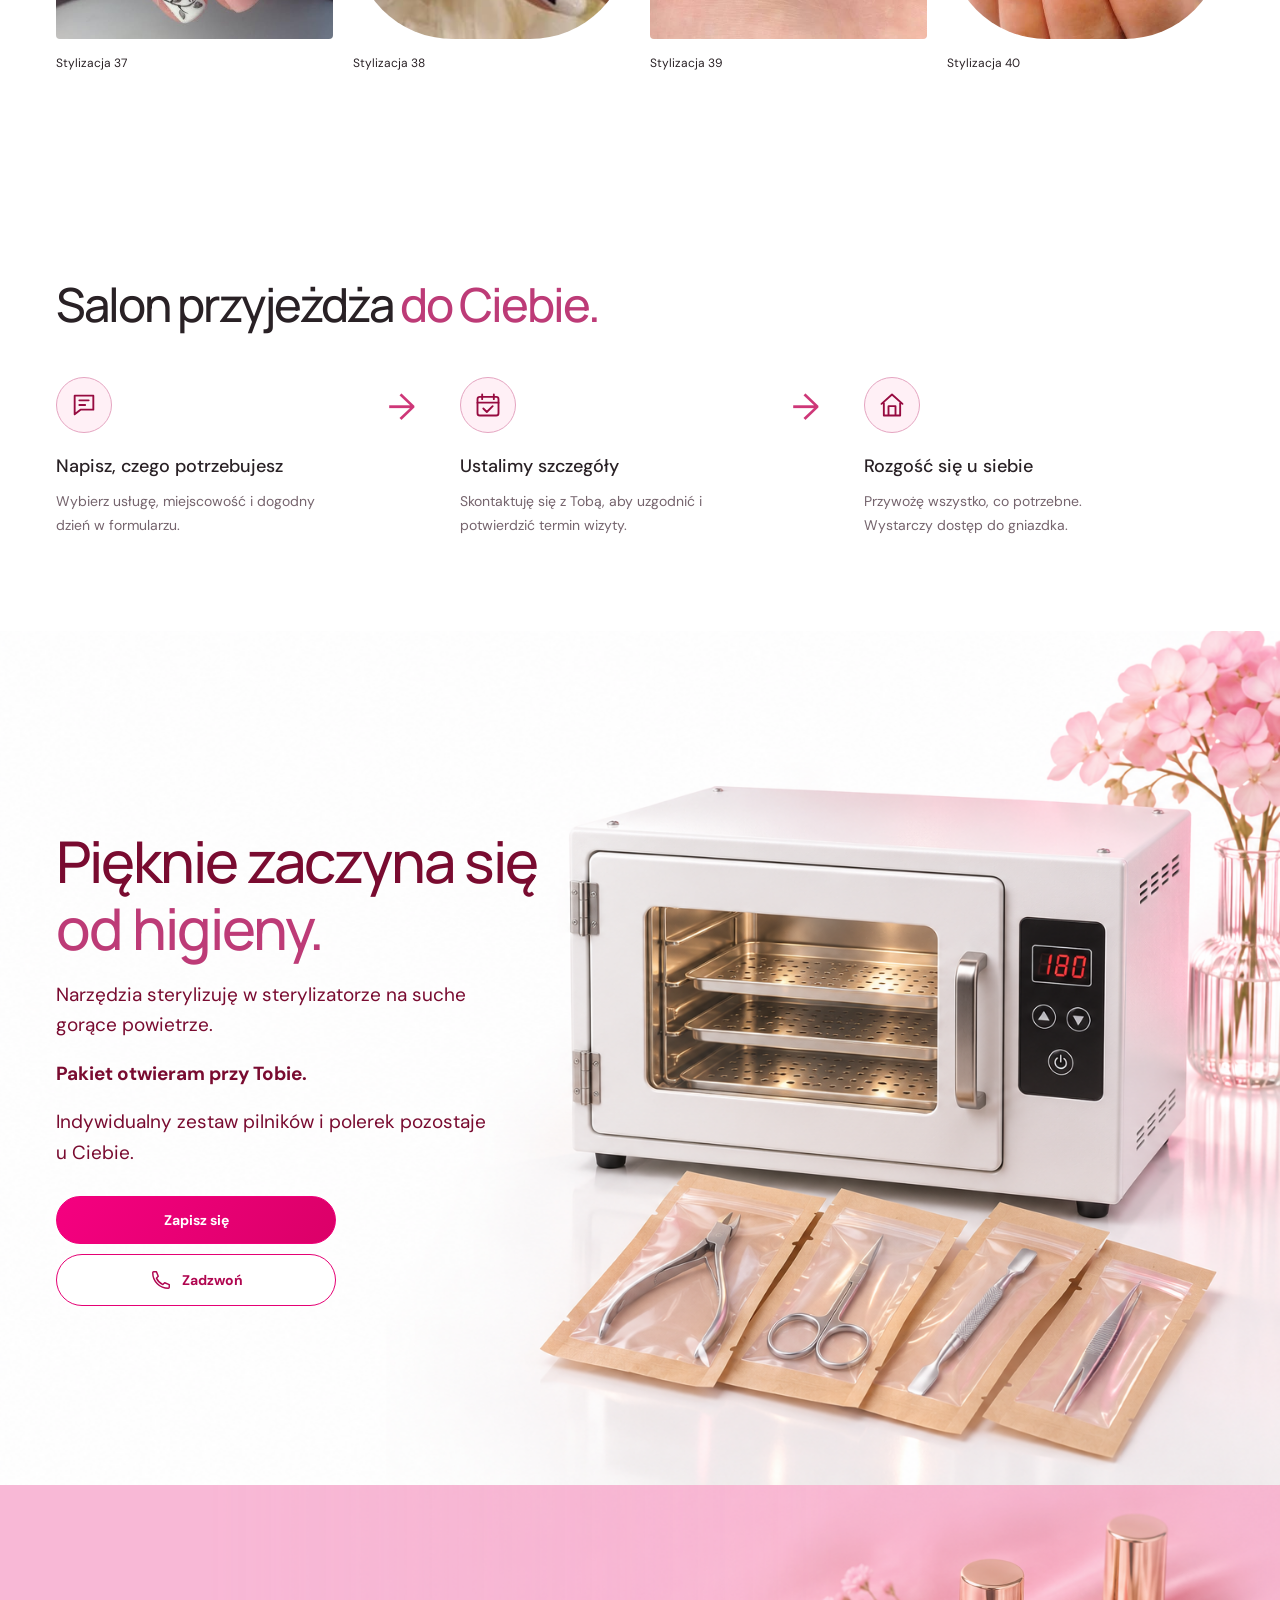
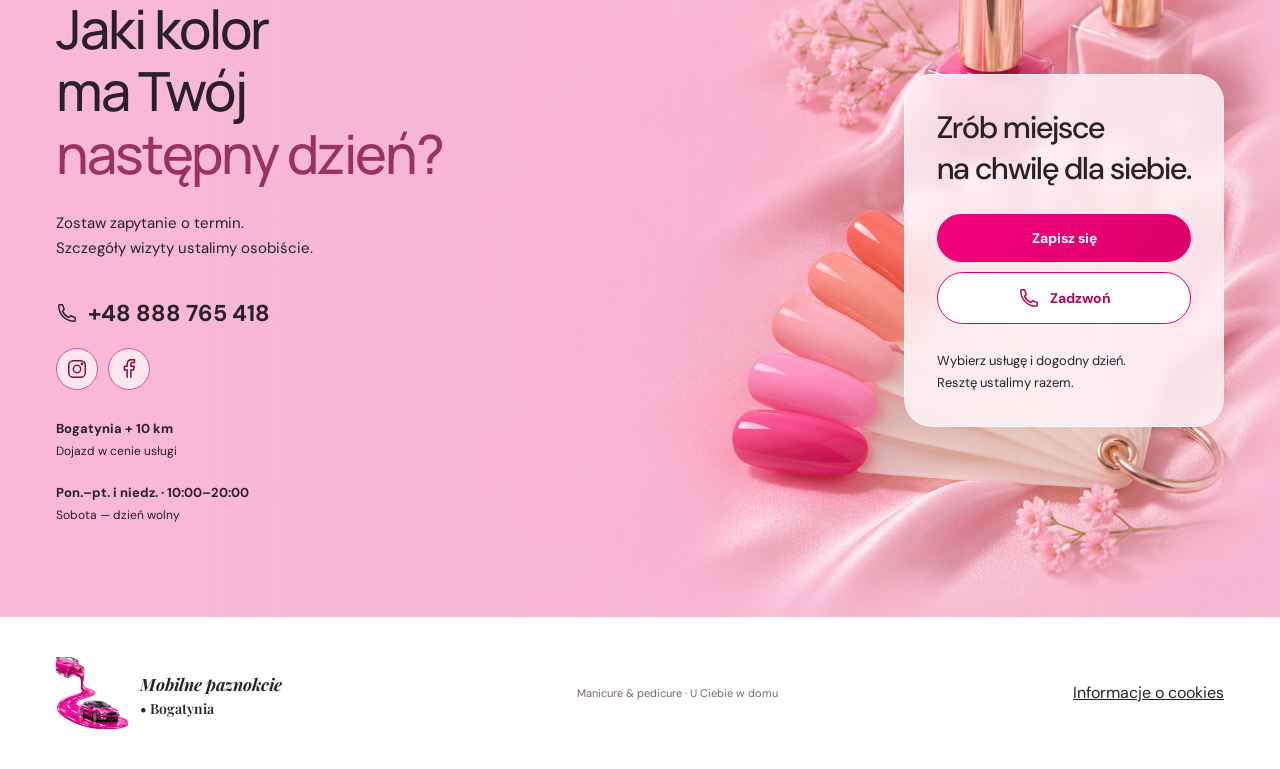
==== commit 3b204b5d: "Шапка и подвал: новый шрифт названия" ====
--- a/index.html
+++ b/index.html
@@ -1,6 +1,6 @@
 <!doctype html>
-<html lang="pl"><head><meta charset="UTF-8"><meta name="viewport" content="width=device-width,initial-scale=1"><meta name="description" content="Mobilny manicure i pedicure w Bogatyni i okolicach do 10 km. Dojazd w cenie. Wiktoria — poniedziałek–piątek i niedziela, 10:00–20:00."><title>Mobilne paznokcie • Bogatynia</title><link rel="icon" type="image/png" href="assets/favicon.png"><link rel="stylesheet" href="style.css"></head>
-<body><header class="wrap"><a class="brand" href="#"><img src="assets/logo.png" width="72" height="72" alt=""><span>Mobilne paznokcie <span>• Bogatynia</span></span></a><nav aria-label="Nawigacja"><a href="#uslugi">Usługi i ceny</a><a href="#prace">Moje prace</a><a href="#wizyta">Jak to działa</a></nav><div class="header-contact"><a class="phone-number" href="tel:+48888765418">+48 888 765 418</a><div class="social-links"><a href="https://www.instagram.com/mobilne_paznokcie_bogatynia?knvt=MTFyaWU5a2pidDM1eg==" target="_blank" rel="noopener noreferrer" aria-label="Instagram"><svg viewBox="0 0 24 24" fill="none" stroke="currentColor" stroke-width="1.6" stroke-linecap="round" stroke-linejoin="round" aria-hidden="true"><rect x="3" y="3" width="18" height="18" rx="5"/><circle cx="12" cy="12" r="4"/><circle cx="17.5" cy="6.5" r=".7"/></svg></a><a href="https://www.facebook.com/share/1CfiMYgDCd/?mibextid=wwXIfr" target="_blank" rel="noopener noreferrer" aria-label="Facebook"><svg viewBox="0 0 24 24" fill="none" stroke="currentColor" stroke-width="1.6" stroke-linecap="round" stroke-linejoin="round" aria-hidden="true"><path d="M14 21v-8h3l.5-4H14V7c0-1 .4-2 2-2h2V2h-3c-3 0-5 2-5 5v2H7v4h3v8"/></svg></a></div></div><div class="cta-stack"><a class="button signup-button" href="#kontakt">Zapisz się</a><a class="button call-button" href="tel:+48888765418"><svg viewBox="0 0 24 24" fill="none" stroke="currentColor" stroke-width="1.6" stroke-linecap="round" stroke-linejoin="round" aria-hidden="true"><path d="M7 3H4a1 1 0 0 0-1 1c0 9.4 7.6 17 17 17a1 1 0 0 0 1-1v-3l-5-2-2 2a14 14 0 0 1-7-7l2-2-2-5Z"/></svg>Zadzwoń</a></div></header>
+<html lang="pl"><head><meta charset="UTF-8"><meta name="viewport" content="width=device-width,initial-scale=1"><meta name="description" content="Mobilny manicure i pedicure w Bogatyni i okolicach do 10 km. Dojazd w cenie. Wiktoria — poniedziałek–piątek i niedziela, 10:00–20:00."><title>Mobilne paznokcie • Bogatynia</title><link rel="icon" type="image/png" href="assets/favicon.png"><link rel="preconnect" href="https://fonts.googleapis.com"><link rel="preconnect" href="https://fonts.gstatic.com" crossorigin><link rel="stylesheet" href="https://fonts.googleapis.com/css2?family=Playfair+Display:ital,wght@0,600;0,700;1,700&display=swap"><link rel="stylesheet" href="style.css"></head>
+<body><header class="wrap"><a class="brand" href="#"><img src="assets/logo.png" width="72" height="72" alt=""><span>Mobilne paznokcie <span>Bogatynia</span></span></a><nav aria-label="Nawigacja"><a href="#uslugi">Usługi i ceny</a><a href="#prace">Moje prace</a><a href="#wizyta">Jak to działa</a></nav><div class="header-contact"><a class="phone-number" href="tel:+48888765418">+48 888 765 418</a><div class="social-links"><a href="https://www.instagram.com/mobilne_paznokcie_bogatynia?knvt=MTFyaWU5a2pidDM1eg==" target="_blank" rel="noopener noreferrer" aria-label="Instagram"><svg viewBox="0 0 24 24" fill="none" stroke="currentColor" stroke-width="1.6" stroke-linecap="round" stroke-linejoin="round" aria-hidden="true"><rect x="3" y="3" width="18" height="18" rx="5"/><circle cx="12" cy="12" r="4"/><circle cx="17.5" cy="6.5" r=".7"/></svg></a><a href="https://www.facebook.com/share/1CfiMYgDCd/?mibextid=wwXIfr" target="_blank" rel="noopener noreferrer" aria-label="Facebook"><svg viewBox="0 0 24 24" fill="none" stroke="currentColor" stroke-width="1.6" stroke-linecap="round" stroke-linejoin="round" aria-hidden="true"><path d="M14 21v-8h3l.5-4H14V7c0-1 .4-2 2-2h2V2h-3c-3 0-5 2-5 5v2H7v4h3v8"/></svg></a></div></div><div class="cta-stack"><a class="button signup-button" href="#kontakt">Zapisz się</a><a class="button call-button" href="tel:+48888765418"><svg viewBox="0 0 24 24" fill="none" stroke="currentColor" stroke-width="1.6" stroke-linecap="round" stroke-linejoin="round" aria-hidden="true"><path d="M7 3H4a1 1 0 0 0-1 1c0 9.4 7.6 17 17 17a1 1 0 0 0 1-1v-3l-5-2-2 2a14 14 0 0 1-7-7l2-2-2-5Z"/></svg>Zadzwoń</a></div></header>
 <main><section class="hero-reference" aria-labelledby="hero-title"><div class="hero-reference-inner"><div class="reference-copy"><h1 id="hero-title">Brakuje Ci czasu<br>na dojazd do salonu?</h1><h2>Mobilny manicure i pedicure</h2><p>Zadbam o Twoje dłonie i stopy w Twoim domu. <br>Przywożę wszystko — Ty wybierasz kolor.</p><a class="button reference-cta" href="#kontakt">Zapisz się </a><div class="reference-location"><svg viewBox="0 0 48 48" fill="none" stroke="currentColor" stroke-width="1.6" aria-hidden="true"><path d="M24 43S8 26 8 17a16 16 0 0 1 32 0c0 9-16 26-16 26Z"/><circle cx="24" cy="17" r="6"/></svg><strong>Bogatynia + 10 km<br>Dojazd w cenie!</strong></div></div><div class="reference-bottom"><div class="reference-benefits"><div><svg viewBox="0 0 48 48" fill="none" stroke="currentColor" stroke-width="1.6" aria-hidden="true"><rect x="4" y="14" width="40" height="29" rx="4"/><path d="M16 14V8a4 4 0 0 1 4-4h8a4 4 0 0 1 4 4v6M4 23h40M19 21v6h10v-6"/></svg><span>Cały sprzęt przywożę ze sobą</span></div><div><svg viewBox="0 0 48 48" fill="none" stroke="currentColor" stroke-width="1.6" aria-hidden="true"><rect x="4" y="6" width="40" height="36" rx="4"/><rect x="10" y="12" width="21" height="24" rx="2"/><path d="M18 17c-5 5 5 8 0 13m6-13c-5 5 5 8 0 13"/><circle cx="38" cy="16" r="1"/><circle cx="38" cy="25" r="1"/></svg><span>Sterylizacja suchym <br>gorącym powietrzem</span></div><div><svg viewBox="0 0 48 48" fill="none" stroke="currentColor" stroke-width="1.6" aria-hidden="true"><rect x="17" y="2" width="14" height="44" rx="7" transform="rotate(40 24 24)"/><path d="m17 27 2 2m5-14 2 2m-4 4 2 2m-9 10 2 2m11-26 2 2"/></svg><span>Indywidualne pilniki <br>zostają u Ciebie</span></div></div><div class="reference-hours"><svg viewBox="0 0 48 48" fill="none" stroke="currentColor" stroke-width="1.6" aria-hidden="true"><circle cx="24" cy="24" r="20"/><path d="M24 10v15l10 6"/></svg><span>Niedziela–piątek · 10:00–20:00</span></div></div></div></section>
 
 <section class="services section" id="uslugi"><div class="wrap"><div class="section-top"><div><h2>Dłonie i stopy.<br><em>Tak, jak lubisz.</em></h2></div><p>Wybierz swoją pielęgnację.<br>Dojazd do 10 km od Bogatyni jest w cenie.</p></div><div class="service-columns"><div class="service-category"><div class="service-category-title"><h3>Manicure</h3><div class="included-travel"><svg class="travel-car" viewBox="0 0 32 24" fill="none" stroke="currentColor" stroke-width="1.6" stroke-linecap="round" stroke-linejoin="round" aria-hidden="true"><path d="m7 9 3-6h12l3 6M6 19H3V11l4-2h18l4 2v8h-3M11 19h10M8 9h16M6 13h3m14 0h3"/><circle cx="8.5" cy="18.5" r="2.5"/><circle cx="23.5" cy="18.5" r="2.5"/></svg> Dojazd już w cenie!</div></div><ul><li class="priced-service"><div class="service-heading"><span>Manicure skórek</span><strong>80 zł</strong></div><p class="service-description">Opracowanie skórek dla zadbanego, naturalnego wyglądu paznokci. Bez malowania.</p></li><li class="priced-service"><div class="service-heading"><span>Manicure hybrydowy</span><strong>120 zł</strong></div><p class="service-description">Opracowanie skórek i kształtu paznokci oraz malowanie lakierem hybrydowym w wybranym kolorze.</p></li><li class="priced-service"><div class="service-heading"><span>Żel na naturalnej płytce</span><strong>130 zł</strong></div><p class="service-description">Wzmocnienie naturalnych paznokci żelem i wyrównanie ich powierzchni, bez przedłużania.</p></li><li class="priced-service"><div class="service-heading"><span>Manicure żelowy z przedłużaniem</span><strong>180 zł</strong></div><p class="service-description">Przedłużenie paznokci żelem oraz nadanie im wybranej długości i kształtu.</p></li><li class="priced-service"><div class="service-heading"><span>Naprawa 1 paznokcia</span><strong>30 zł</strong></div><p class="service-description">Naprawa uszkodzonego paznokcia i dopasowanie jego kształtu do pozostałej stylizacji.</p></li></ul></div><div class="service-category"><div class="service-category-title"><h3>Pedicure</h3><div class="included-travel"><svg class="travel-car" viewBox="0 0 32 24" fill="none" stroke="currentColor" stroke-width="1.6" stroke-linecap="round" stroke-linejoin="round" aria-hidden="true"><path d="m7 9 3-6h12l3 6M6 19H3V11l4-2h18l4 2v8h-3M11 19h10M8 9h16M6 13h3m14 0h3"/><circle cx="8.5" cy="18.5" r="2.5"/><circle cx="23.5" cy="18.5" r="2.5"/></svg> Dojazd już w cenie!</div></div><ul><li class="priced-service"><div class="service-heading"><span>Pedicure klasyczny (bez malowania)</span><strong>100 zł</strong></div><p class="service-description">Opracowanie paznokci, skórek i podeszwy stóp. Naturalny, zadbany efekt bez lakieru.</p></li><li class="priced-service"><div class="service-heading"><span>Pedicure hybrydowy (lakier hybrydowy, bez opracowania podeszwy stóp)</span><strong>120 zł</strong></div><p class="service-description">Opracowanie paznokci i skórek oraz malowanie hybrydowe. Usługa nie obejmuje pielęgnacji podeszwy stóp.</p></li><li class="priced-service"><div class="service-heading"><span>Pedicure hybrydowy (lakier hybrydowy, z opracowaniem podeszwy stóp)</span><strong>150 zł</strong></div><p class="service-description">Opracowanie paznokci, skórek i podeszwy stóp, połączone z malowaniem lakierem hybrydowym.</p></li></ul></div></div><div class="price-note">Wszystkie ceny podane są w złotych. Dojazd w cenie. <a href="#kontakt">Zapytaj o termin</a></div></div></section>
--- a/style.css
+++ b/style.css
@@ -39,3 +39,11 @@
 #booking-dialog .booking-bar .dialog-close{position:static;width:36px;height:36px;font-size:24px;line-height:1;background:#fff1f7;flex:none}
 #booking-frame{flex:1;width:100%;border:0;display:block;background:#f5d3e1}
 @media(max-width:600px){#booking-dialog{width:100vw;max-width:100vw;height:100dvh;max-height:100dvh;border-radius:0}}
+
+/* Название в шапке и подвале */
+header .brand>span{font-family:'Playfair Display',Georgia,serif!important;font-style:italic;font-weight:700;font-size:30px!important;line-height:1.05;color:#ea008f;letter-spacing:-.3px!important}
+header .brand>span>span{font-family:'Playfair Display',Georgia,serif;font-style:normal;font-weight:600;font-size:17px;color:#111;letter-spacing:3px!important;text-transform:uppercase;margin-top:4px}
+footer .brand>span{font-family:'Playfair Display',Georgia,serif!important;font-style:italic;font-weight:700}
+footer .brand>span>span{font-family:'Playfair Display',Georgia,serif;font-style:normal;font-weight:600}
+@media(max-width:600px){header .brand>span{font-size:22px!important}header .brand>span>span{font-size:13px;letter-spacing:2px!important}}
+@media(max-width:390px){header .brand>span{font-size:19px!important}header .brand>span>span{font-size:11px}}
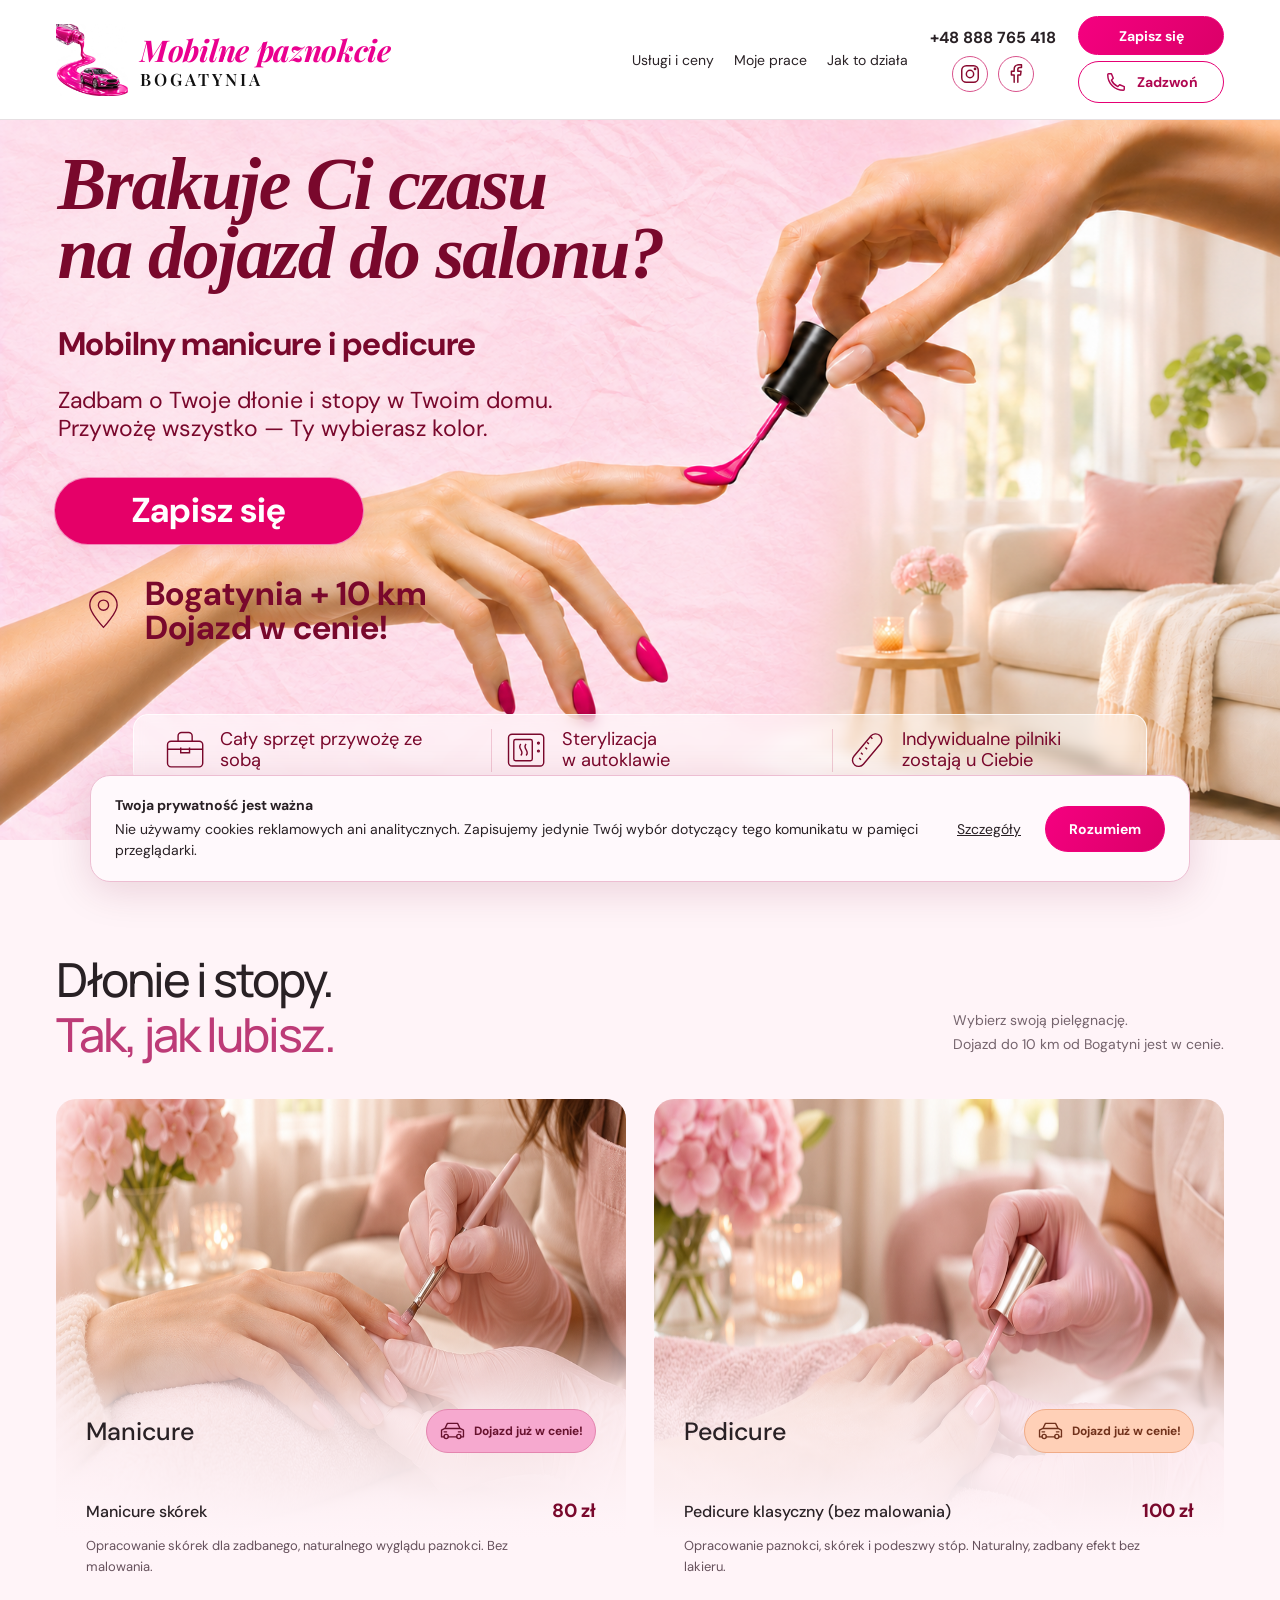
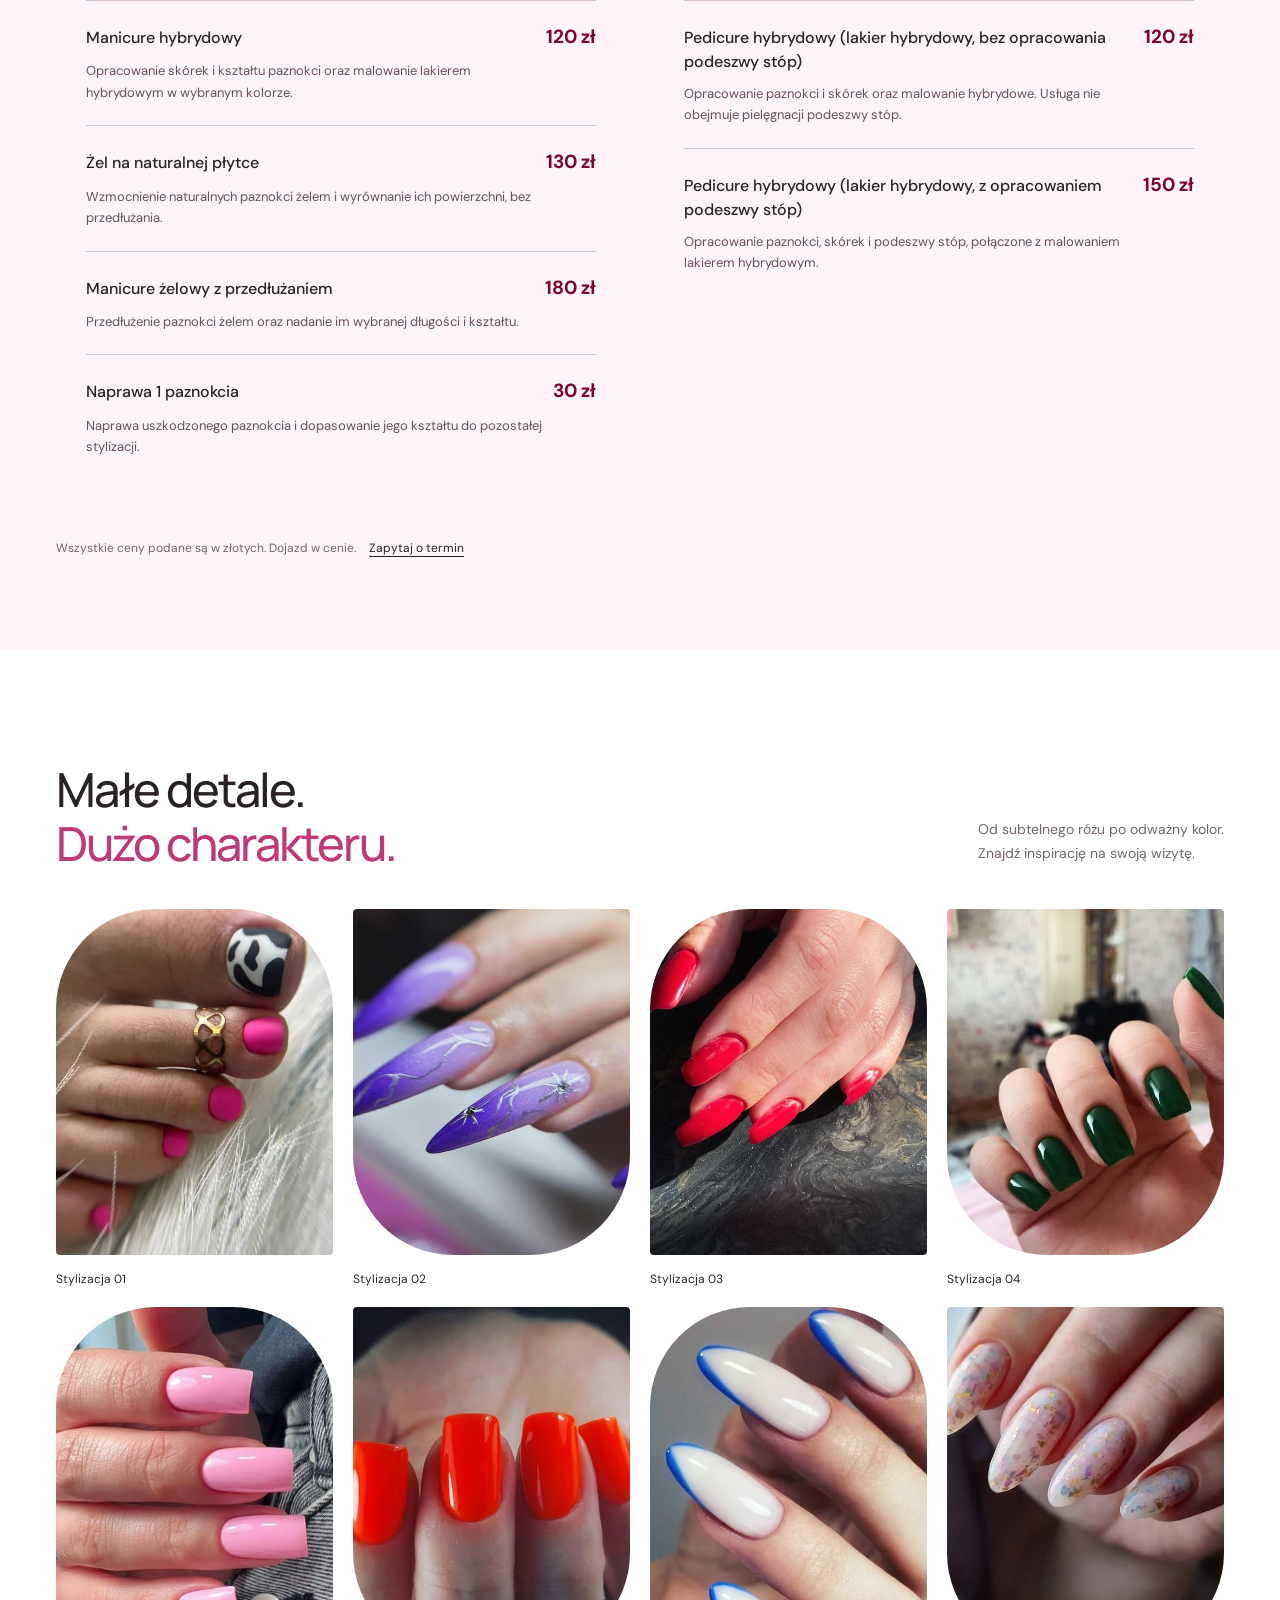
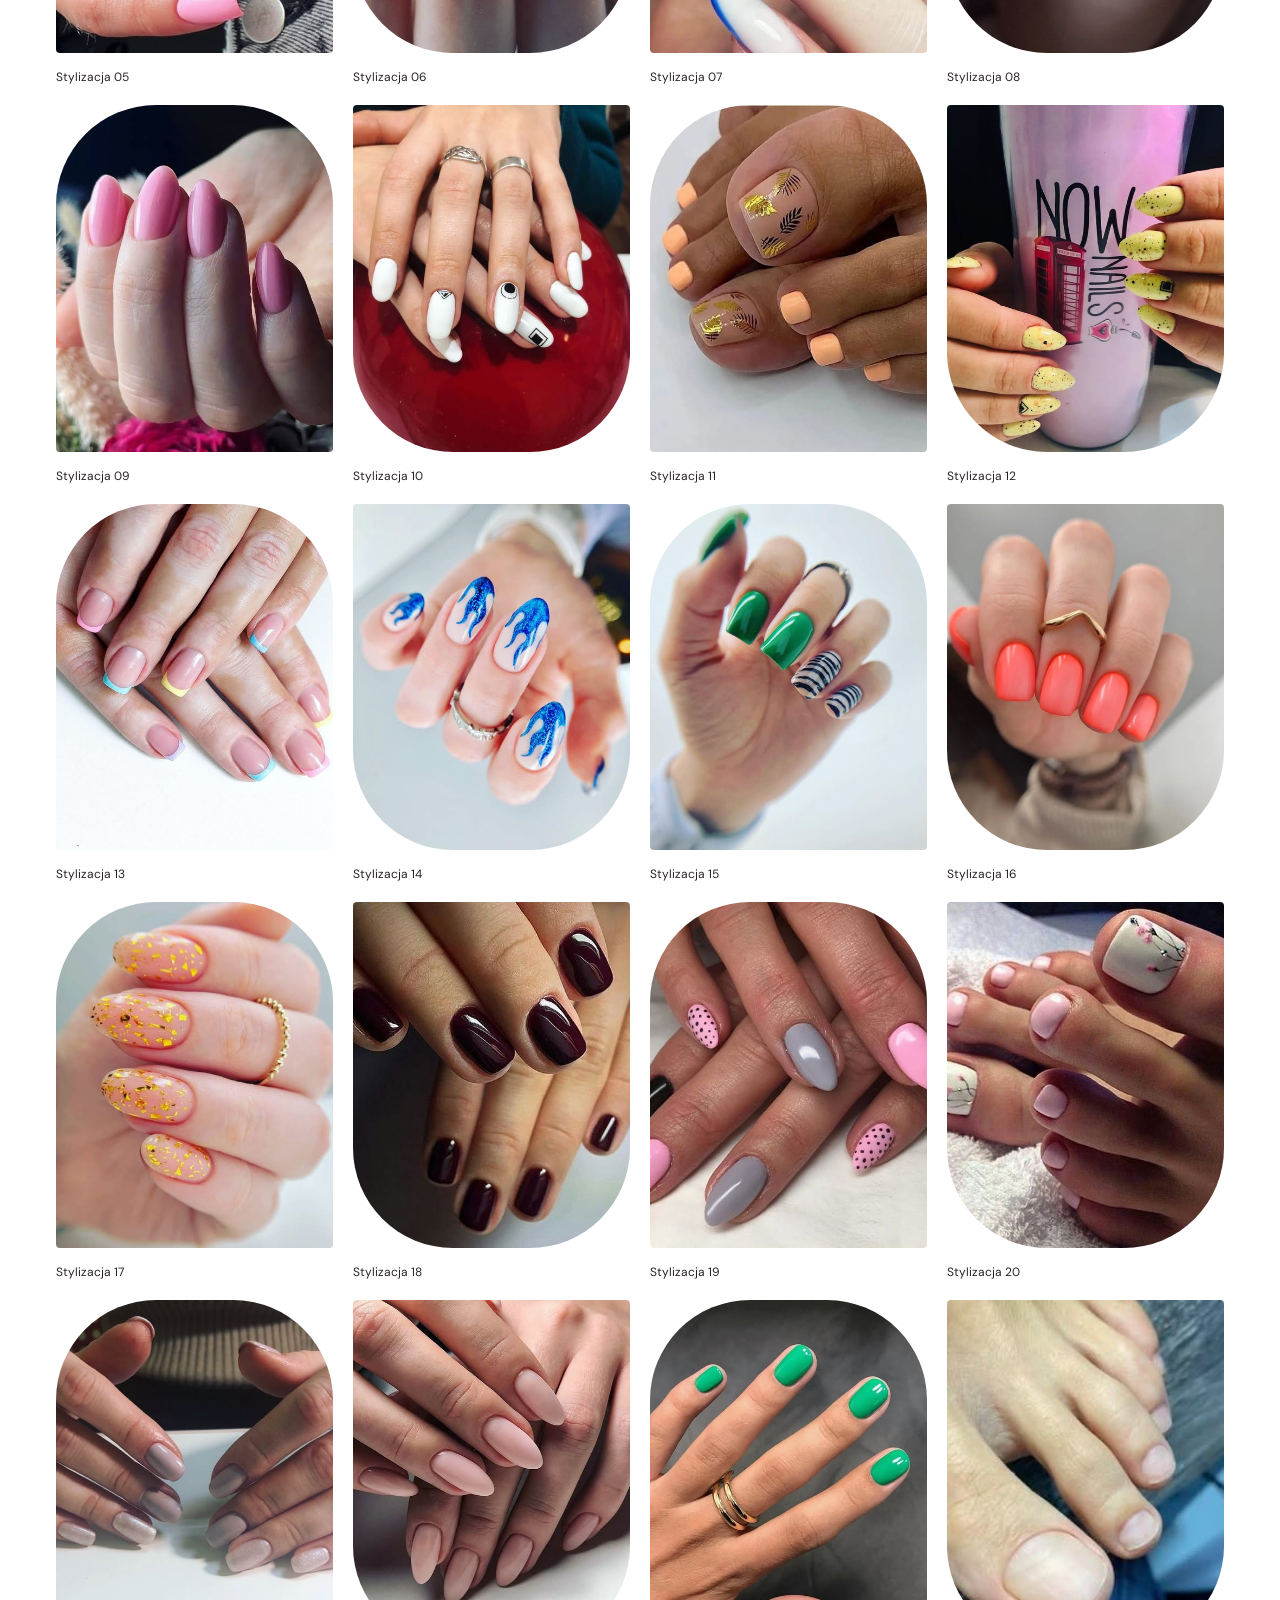
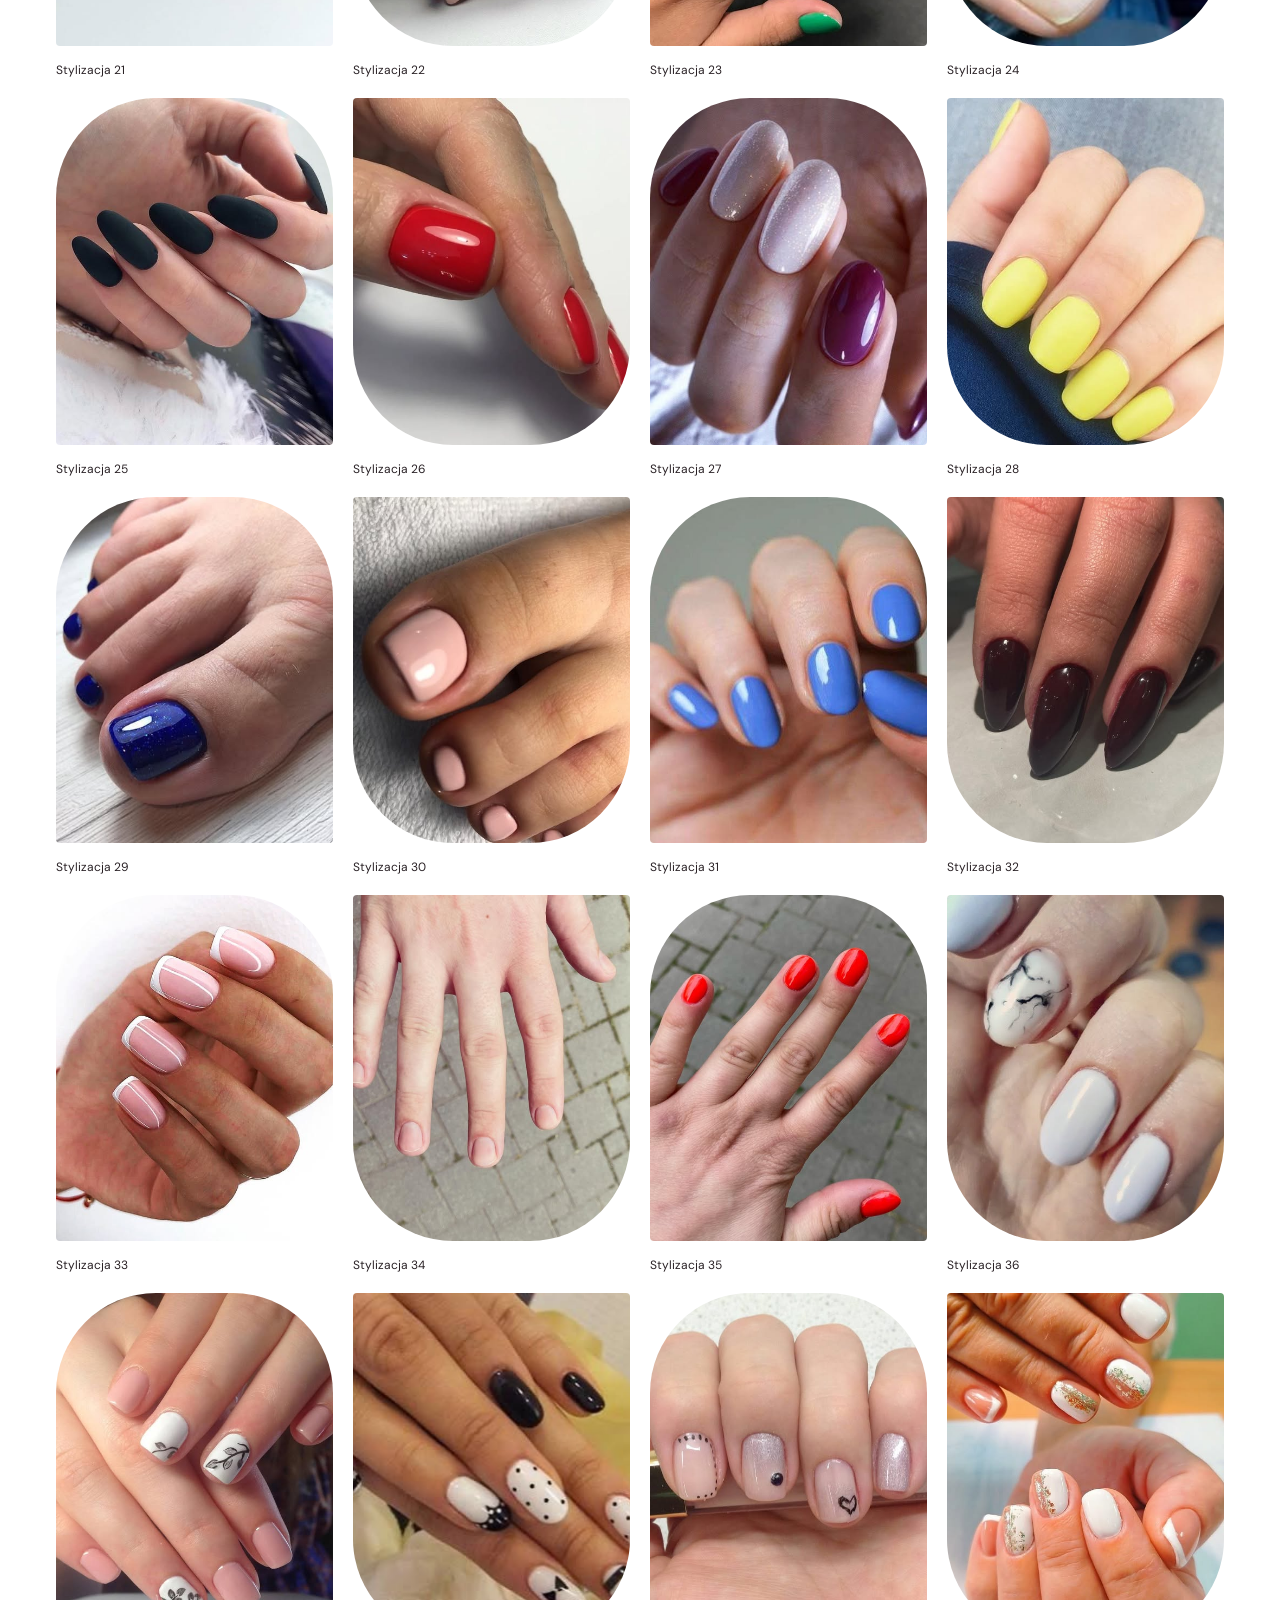
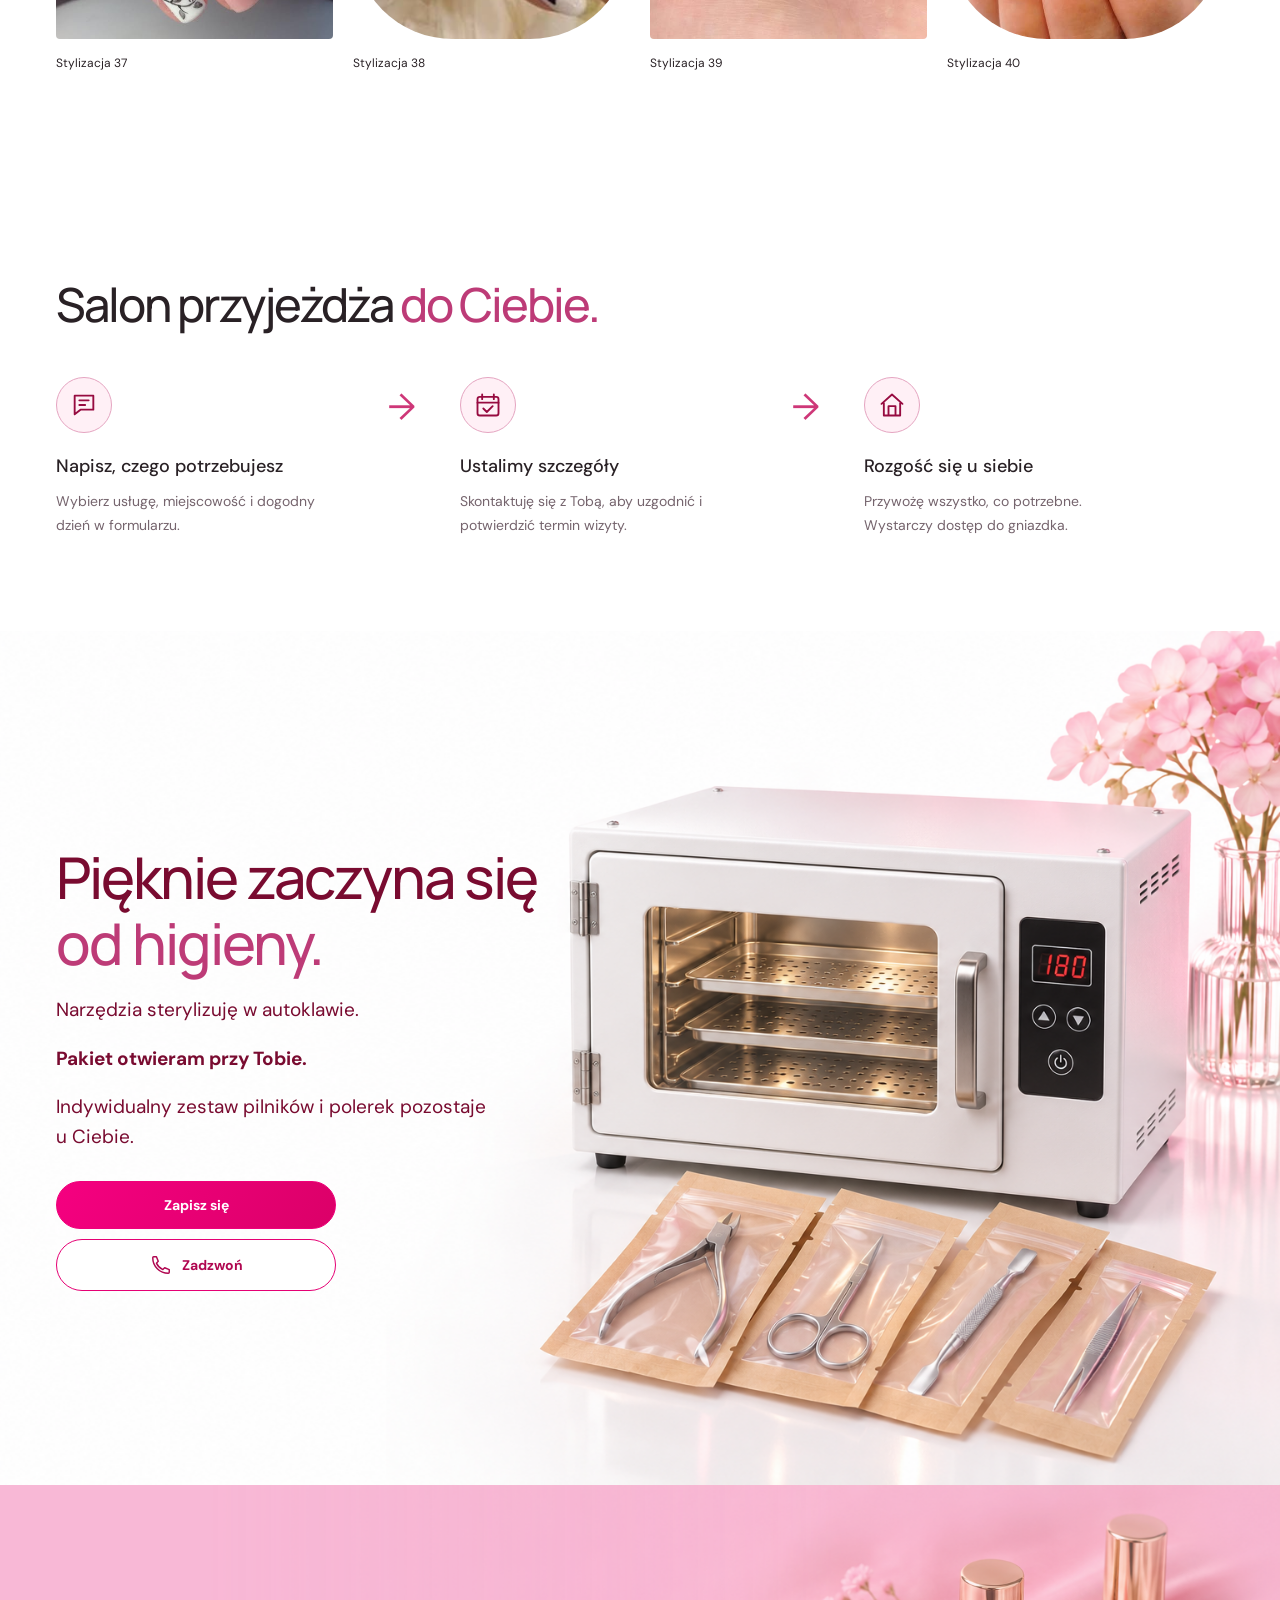
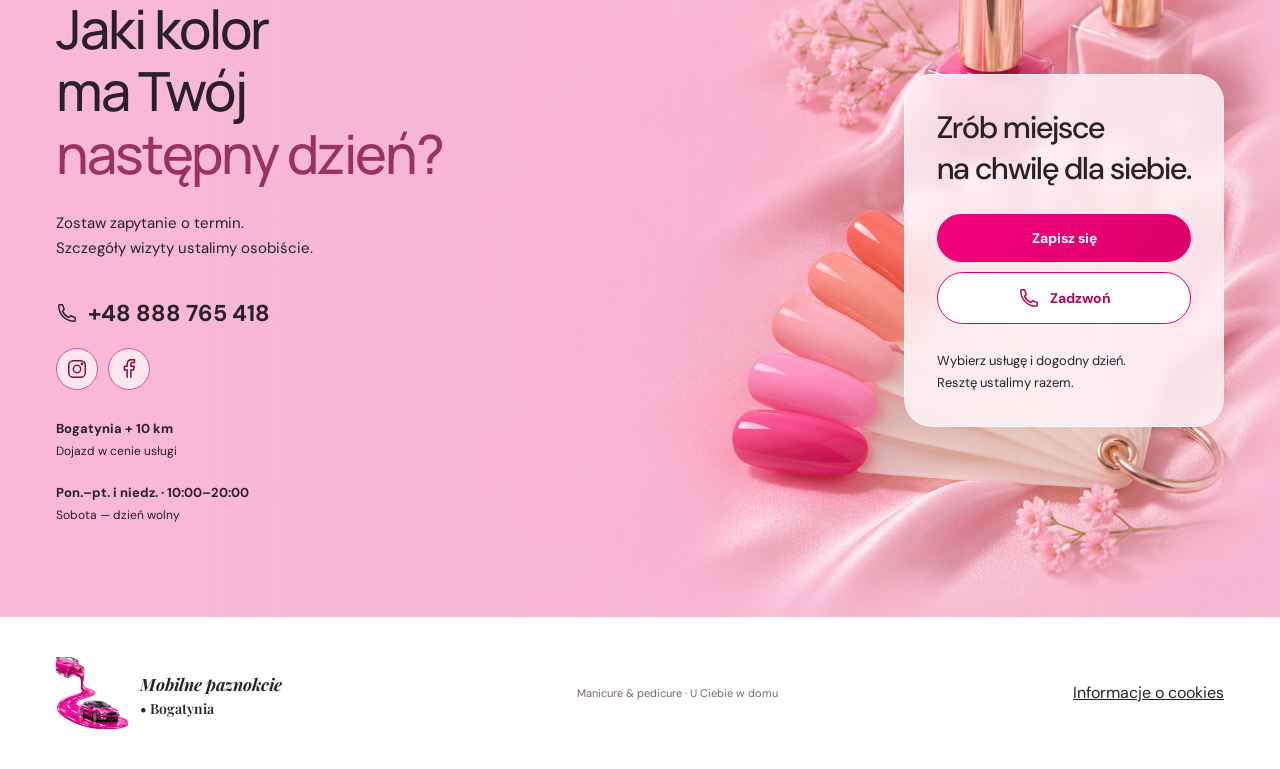
==== commit 6423feaf: "Стерилизация: автоклав вместо сухожара" ====
--- a/index.html
+++ b/index.html
@@ -1,11 +1,11 @@
 <!doctype html>
 <html lang="pl"><head><meta charset="UTF-8"><meta name="viewport" content="width=device-width,initial-scale=1"><meta name="description" content="Mobilny manicure i pedicure w Bogatyni i okolicach do 10 km. Dojazd w cenie. Wiktoria — poniedziałek–piątek i niedziela, 10:00–20:00."><title>Mobilne paznokcie • Bogatynia</title><link rel="icon" type="image/png" href="assets/favicon.png"><link rel="preconnect" href="https://fonts.googleapis.com"><link rel="preconnect" href="https://fonts.gstatic.com" crossorigin><link rel="stylesheet" href="https://fonts.googleapis.com/css2?family=Playfair+Display:ital,wght@0,600;0,700;1,700&display=swap"><link rel="stylesheet" href="style.css"></head>
 <body><header class="wrap"><a class="brand" href="#"><img src="assets/logo.png" width="72" height="72" alt=""><span>Mobilne paznokcie <span>Bogatynia</span></span></a><nav aria-label="Nawigacja"><a href="#uslugi">Usługi i ceny</a><a href="#prace">Moje prace</a><a href="#wizyta">Jak to działa</a></nav><div class="header-contact"><a class="phone-number" href="tel:+48888765418">+48 888 765 418</a><div class="social-links"><a href="https://www.instagram.com/mobilne_paznokcie_bogatynia?knvt=MTFyaWU5a2pidDM1eg==" target="_blank" rel="noopener noreferrer" aria-label="Instagram"><svg viewBox="0 0 24 24" fill="none" stroke="currentColor" stroke-width="1.6" stroke-linecap="round" stroke-linejoin="round" aria-hidden="true"><rect x="3" y="3" width="18" height="18" rx="5"/><circle cx="12" cy="12" r="4"/><circle cx="17.5" cy="6.5" r=".7"/></svg></a><a href="https://www.facebook.com/share/1CfiMYgDCd/?mibextid=wwXIfr" target="_blank" rel="noopener noreferrer" aria-label="Facebook"><svg viewBox="0 0 24 24" fill="none" stroke="currentColor" stroke-width="1.6" stroke-linecap="round" stroke-linejoin="round" aria-hidden="true"><path d="M14 21v-8h3l.5-4H14V7c0-1 .4-2 2-2h2V2h-3c-3 0-5 2-5 5v2H7v4h3v8"/></svg></a></div></div><div class="cta-stack"><a class="button signup-button" href="#kontakt">Zapisz się</a><a class="button call-button" href="tel:+48888765418"><svg viewBox="0 0 24 24" fill="none" stroke="currentColor" stroke-width="1.6" stroke-linecap="round" stroke-linejoin="round" aria-hidden="true"><path d="M7 3H4a1 1 0 0 0-1 1c0 9.4 7.6 17 17 17a1 1 0 0 0 1-1v-3l-5-2-2 2a14 14 0 0 1-7-7l2-2-2-5Z"/></svg>Zadzwoń</a></div></header>
-<main><section class="hero-reference" aria-labelledby="hero-title"><div class="hero-reference-inner"><div class="reference-copy"><h1 id="hero-title">Brakuje Ci czasu<br>na dojazd do salonu?</h1><h2>Mobilny manicure i pedicure</h2><p>Zadbam o Twoje dłonie i stopy w Twoim domu. <br>Przywożę wszystko — Ty wybierasz kolor.</p><a class="button reference-cta" href="#kontakt">Zapisz się </a><div class="reference-location"><svg viewBox="0 0 48 48" fill="none" stroke="currentColor" stroke-width="1.6" aria-hidden="true"><path d="M24 43S8 26 8 17a16 16 0 0 1 32 0c0 9-16 26-16 26Z"/><circle cx="24" cy="17" r="6"/></svg><strong>Bogatynia + 10 km<br>Dojazd w cenie!</strong></div></div><div class="reference-bottom"><div class="reference-benefits"><div><svg viewBox="0 0 48 48" fill="none" stroke="currentColor" stroke-width="1.6" aria-hidden="true"><rect x="4" y="14" width="40" height="29" rx="4"/><path d="M16 14V8a4 4 0 0 1 4-4h8a4 4 0 0 1 4 4v6M4 23h40M19 21v6h10v-6"/></svg><span>Cały sprzęt przywożę ze sobą</span></div><div><svg viewBox="0 0 48 48" fill="none" stroke="currentColor" stroke-width="1.6" aria-hidden="true"><rect x="4" y="6" width="40" height="36" rx="4"/><rect x="10" y="12" width="21" height="24" rx="2"/><path d="M18 17c-5 5 5 8 0 13m6-13c-5 5 5 8 0 13"/><circle cx="38" cy="16" r="1"/><circle cx="38" cy="25" r="1"/></svg><span>Sterylizacja suchym <br>gorącym powietrzem</span></div><div><svg viewBox="0 0 48 48" fill="none" stroke="currentColor" stroke-width="1.6" aria-hidden="true"><rect x="17" y="2" width="14" height="44" rx="7" transform="rotate(40 24 24)"/><path d="m17 27 2 2m5-14 2 2m-4 4 2 2m-9 10 2 2m11-26 2 2"/></svg><span>Indywidualne pilniki <br>zostają u Ciebie</span></div></div><div class="reference-hours"><svg viewBox="0 0 48 48" fill="none" stroke="currentColor" stroke-width="1.6" aria-hidden="true"><circle cx="24" cy="24" r="20"/><path d="M24 10v15l10 6"/></svg><span>Niedziela–piątek · 10:00–20:00</span></div></div></div></section>
+<main><section class="hero-reference" aria-labelledby="hero-title"><div class="hero-reference-inner"><div class="reference-copy"><h1 id="hero-title">Brakuje Ci czasu<br>na dojazd do salonu?</h1><h2>Mobilny manicure i pedicure</h2><p>Zadbam o Twoje dłonie i stopy w Twoim domu. <br>Przywożę wszystko — Ty wybierasz kolor.</p><a class="button reference-cta" href="#kontakt">Zapisz się </a><div class="reference-location"><svg viewBox="0 0 48 48" fill="none" stroke="currentColor" stroke-width="1.6" aria-hidden="true"><path d="M24 43S8 26 8 17a16 16 0 0 1 32 0c0 9-16 26-16 26Z"/><circle cx="24" cy="17" r="6"/></svg><strong>Bogatynia + 10 km<br>Dojazd w cenie!</strong></div></div><div class="reference-bottom"><div class="reference-benefits"><div><svg viewBox="0 0 48 48" fill="none" stroke="currentColor" stroke-width="1.6" aria-hidden="true"><rect x="4" y="14" width="40" height="29" rx="4"/><path d="M16 14V8a4 4 0 0 1 4-4h8a4 4 0 0 1 4 4v6M4 23h40M19 21v6h10v-6"/></svg><span>Cały sprzęt przywożę ze sobą</span></div><div><svg viewBox="0 0 48 48" fill="none" stroke="currentColor" stroke-width="1.6" aria-hidden="true"><rect x="4" y="6" width="40" height="36" rx="4"/><rect x="10" y="12" width="21" height="24" rx="2"/><path d="M18 17c-5 5 5 8 0 13m6-13c-5 5 5 8 0 13"/><circle cx="38" cy="16" r="1"/><circle cx="38" cy="25" r="1"/></svg><span>Sterylizacja <br>w autoklawie</span></div><div><svg viewBox="0 0 48 48" fill="none" stroke="currentColor" stroke-width="1.6" aria-hidden="true"><rect x="17" y="2" width="14" height="44" rx="7" transform="rotate(40 24 24)"/><path d="m17 27 2 2m5-14 2 2m-4 4 2 2m-9 10 2 2m11-26 2 2"/></svg><span>Indywidualne pilniki <br>zostają u Ciebie</span></div></div><div class="reference-hours"><svg viewBox="0 0 48 48" fill="none" stroke="currentColor" stroke-width="1.6" aria-hidden="true"><circle cx="24" cy="24" r="20"/><path d="M24 10v15l10 6"/></svg><span>Niedziela–piątek · 10:00–20:00</span></div></div></div></section>
 
 <section class="services section" id="uslugi"><div class="wrap"><div class="section-top"><div><h2>Dłonie i stopy.<br><em>Tak, jak lubisz.</em></h2></div><p>Wybierz swoją pielęgnację.<br>Dojazd do 10 km od Bogatyni jest w cenie.</p></div><div class="service-columns"><div class="service-category"><div class="service-category-title"><h3>Manicure</h3><div class="included-travel"><svg class="travel-car" viewBox="0 0 32 24" fill="none" stroke="currentColor" stroke-width="1.6" stroke-linecap="round" stroke-linejoin="round" aria-hidden="true"><path d="m7 9 3-6h12l3 6M6 19H3V11l4-2h18l4 2v8h-3M11 19h10M8 9h16M6 13h3m14 0h3"/><circle cx="8.5" cy="18.5" r="2.5"/><circle cx="23.5" cy="18.5" r="2.5"/></svg> Dojazd już w cenie!</div></div><ul><li class="priced-service"><div class="service-heading"><span>Manicure skórek</span><strong>80 zł</strong></div><p class="service-description">Opracowanie skórek dla zadbanego, naturalnego wyglądu paznokci. Bez malowania.</p></li><li class="priced-service"><div class="service-heading"><span>Manicure hybrydowy</span><strong>120 zł</strong></div><p class="service-description">Opracowanie skórek i kształtu paznokci oraz malowanie lakierem hybrydowym w wybranym kolorze.</p></li><li class="priced-service"><div class="service-heading"><span>Żel na naturalnej płytce</span><strong>130 zł</strong></div><p class="service-description">Wzmocnienie naturalnych paznokci żelem i wyrównanie ich powierzchni, bez przedłużania.</p></li><li class="priced-service"><div class="service-heading"><span>Manicure żelowy z przedłużaniem</span><strong>180 zł</strong></div><p class="service-description">Przedłużenie paznokci żelem oraz nadanie im wybranej długości i kształtu.</p></li><li class="priced-service"><div class="service-heading"><span>Naprawa 1 paznokcia</span><strong>30 zł</strong></div><p class="service-description">Naprawa uszkodzonego paznokcia i dopasowanie jego kształtu do pozostałej stylizacji.</p></li></ul></div><div class="service-category"><div class="service-category-title"><h3>Pedicure</h3><div class="included-travel"><svg class="travel-car" viewBox="0 0 32 24" fill="none" stroke="currentColor" stroke-width="1.6" stroke-linecap="round" stroke-linejoin="round" aria-hidden="true"><path d="m7 9 3-6h12l3 6M6 19H3V11l4-2h18l4 2v8h-3M11 19h10M8 9h16M6 13h3m14 0h3"/><circle cx="8.5" cy="18.5" r="2.5"/><circle cx="23.5" cy="18.5" r="2.5"/></svg> Dojazd już w cenie!</div></div><ul><li class="priced-service"><div class="service-heading"><span>Pedicure klasyczny (bez malowania)</span><strong>100 zł</strong></div><p class="service-description">Opracowanie paznokci, skórek i podeszwy stóp. Naturalny, zadbany efekt bez lakieru.</p></li><li class="priced-service"><div class="service-heading"><span>Pedicure hybrydowy (lakier hybrydowy, bez opracowania podeszwy stóp)</span><strong>120 zł</strong></div><p class="service-description">Opracowanie paznokci i skórek oraz malowanie hybrydowe. Usługa nie obejmuje pielęgnacji podeszwy stóp.</p></li><li class="priced-service"><div class="service-heading"><span>Pedicure hybrydowy (lakier hybrydowy, z opracowaniem podeszwy stóp)</span><strong>150 zł</strong></div><p class="service-description">Opracowanie paznokci, skórek i podeszwy stóp, połączone z malowaniem lakierem hybrydowym.</p></li></ul></div></div><div class="price-note">Wszystkie ceny podane są w złotych. Dojazd w cenie. <a href="#kontakt">Zapytaj o termin</a></div></div></section>
 <section class="wrap section" id="prace"><div class="section-top"><div><h2>Małe detale.<br><em>Dużo charakteru.</em></h2></div><p>Od subtelnego różu po odważny kolor.<br>Znajdź inspirację na swoją wizytę.</p></div><div class="gallery"><button class="photo" data-src="assets/work-01.jpg" data-title="Stylizacja 01"><img src="assets/work-01.jpg" alt="Praca Wiktorii — stylizacja 1" loading="lazy"><span>Stylizacja 01 </span></button><button class="photo" data-src="assets/work-02.jpg" data-title="Stylizacja 02"><img src="assets/work-02.jpg" alt="Praca Wiktorii — stylizacja 2" loading="lazy"><span>Stylizacja 02 </span></button><button class="photo" data-src="assets/work-03.jpg" data-title="Stylizacja 03"><img src="assets/work-03.jpg" alt="Praca Wiktorii — stylizacja 3" loading="lazy"><span>Stylizacja 03 </span></button><button class="photo" data-src="assets/work-04.jpg" data-title="Stylizacja 04"><img src="assets/work-04.jpg" alt="Praca Wiktorii — stylizacja 4" loading="lazy"><span>Stylizacja 04 </span></button><button class="photo" data-src="assets/work-05.jpg" data-title="Stylizacja 05"><img src="assets/work-05.jpg" alt="Praca Wiktorii — stylizacja 5" loading="lazy"><span>Stylizacja 05 </span></button><button class="photo" data-src="assets/work-06.jpg" data-title="Stylizacja 06"><img src="assets/work-06.jpg" alt="Praca Wiktorii — stylizacja 6" loading="lazy"><span>Stylizacja 06 </span></button><button class="photo" data-src="assets/work-07.jpg" data-title="Stylizacja 07"><img src="assets/work-07.jpg" alt="Praca Wiktorii — stylizacja 7" loading="lazy"><span>Stylizacja 07 </span></button><button class="photo" data-src="assets/work-08.jpg" data-title="Stylizacja 08"><img src="assets/work-08.jpg" alt="Praca Wiktorii — stylizacja 8" loading="lazy"><span>Stylizacja 08 </span></button><button class="photo" data-src="assets/work-09.jpg" data-title="Stylizacja 09"><img src="assets/work-09.jpg" alt="Praca Wiktorii — stylizacja 9" loading="lazy"><span>Stylizacja 09 </span></button><button class="photo" data-src="assets/work-10.jpg" data-title="Stylizacja 10"><img src="assets/work-10.jpg" alt="Praca Wiktorii — stylizacja 10" loading="lazy"><span>Stylizacja 10 </span></button><button class="photo" data-src="assets/work-11.jpg" data-title="Stylizacja 11"><img src="assets/work-11.jpg" alt="Praca Wiktorii — stylizacja 11" loading="lazy"><span>Stylizacja 11 </span></button><button class="photo" data-src="assets/work-12.jpg" data-title="Stylizacja 12"><img src="assets/work-12.jpg" alt="Praca Wiktorii — stylizacja 12" loading="lazy"><span>Stylizacja 12 </span></button><button class="photo" data-src="assets/work-13.jpg" data-title="Stylizacja 13"><img src="assets/work-13.jpg" alt="Praca Wiktorii — stylizacja 13" loading="lazy"><span>Stylizacja 13 </span></button><button class="photo" data-src="assets/work-14.jpg" data-title="Stylizacja 14"><img src="assets/work-14.jpg" alt="Praca Wiktorii — stylizacja 14" loading="lazy"><span>Stylizacja 14 </span></button><button class="photo" data-src="assets/work-15.jpg" data-title="Stylizacja 15"><img src="assets/work-15.jpg" alt="Praca Wiktorii — stylizacja 15" loading="lazy"><span>Stylizacja 15 </span></button><button class="photo" data-src="assets/work-16.jpg" data-title="Stylizacja 16"><img src="assets/work-16.jpg" alt="Praca Wiktorii — stylizacja 16" loading="lazy"><span>Stylizacja 16 </span></button><button class="photo" data-src="assets/work-17.jpg" data-title="Stylizacja 17"><img src="assets/work-17.jpg" alt="Praca Wiktorii — stylizacja 17" loading="lazy"><span>Stylizacja 17 </span></button><button class="photo" data-src="assets/work-18.jpg" data-title="Stylizacja 18"><img src="assets/work-18.jpg" alt="Praca Wiktorii — stylizacja 18" loading="lazy"><span>Stylizacja 18 </span></button><button class="photo" data-src="assets/work-19.jpg" data-title="Stylizacja 19"><img src="assets/work-19.jpg" alt="Praca Wiktorii — stylizacja 19" loading="lazy"><span>Stylizacja 19 </span></button><button class="photo" data-src="assets/work-20.jpg" data-title="Stylizacja 20"><img src="assets/work-20.jpg" alt="Praca Wiktorii — stylizacja 20" loading="lazy"><span>Stylizacja 20 </span></button><button class="photo" data-src="assets/work-21.jpg" data-title="Stylizacja 21"><img src="assets/work-21.jpg" alt="Praca Wiktorii — stylizacja 21" loading="lazy"><span>Stylizacja 21 </span></button><button class="photo" data-src="assets/work-22.jpg" data-title="Stylizacja 22"><img src="assets/work-22.jpg" alt="Praca Wiktorii — stylizacja 22" loading="lazy"><span>Stylizacja 22 </span></button><button class="photo" data-src="assets/work-23.jpg" data-title="Stylizacja 23"><img src="assets/work-23.jpg" alt="Praca Wiktorii — stylizacja 23" loading="lazy"><span>Stylizacja 23 </span></button><button class="photo" data-src="assets/work-24.jpg" data-title="Stylizacja 24"><img src="assets/work-24.jpg" alt="Praca Wiktorii — stylizacja 24" loading="lazy"><span>Stylizacja 24 </span></button><button class="photo" data-src="assets/work-25.jpg" data-title="Stylizacja 25"><img src="assets/work-25.jpg" alt="Praca Wiktorii — stylizacja 25" loading="lazy"><span>Stylizacja 25 </span></button><button class="photo" data-src="assets/work-26.jpg" data-title="Stylizacja 26"><img src="assets/work-26.jpg" alt="Praca Wiktorii — stylizacja 26" loading="lazy"><span>Stylizacja 26 </span></button><button class="photo" data-src="assets/work-27.jpg" data-title="Stylizacja 27"><img src="assets/work-27.jpg" alt="Praca Wiktorii — stylizacja 27" loading="lazy"><span>Stylizacja 27 </span></button><button class="photo" data-src="assets/work-28.jpg" data-title="Stylizacja 28"><img src="assets/work-28.jpg" alt="Praca Wiktorii — stylizacja 28" loading="lazy"><span>Stylizacja 28 </span></button><button class="photo" data-src="assets/work-29.jpg" data-title="Stylizacja 29"><img src="assets/work-29.jpg" alt="Praca Wiktorii — stylizacja 29" loading="lazy"><span>Stylizacja 29 </span></button><button class="photo" data-src="assets/work-30.jpg" data-title="Stylizacja 30"><img src="assets/work-30.jpg" alt="Praca Wiktorii — stylizacja 30" loading="lazy"><span>Stylizacja 30 </span></button><button class="photo" data-src="assets/work-31.jpg" data-title="Stylizacja 31"><img src="assets/work-31.jpg" alt="Praca Wiktorii — stylizacja 31" loading="lazy"><span>Stylizacja 31 </span></button><button class="photo" data-src="assets/work-32.jpg" data-title="Stylizacja 32"><img src="assets/work-32.jpg" alt="Praca Wiktorii — stylizacja 32" loading="lazy"><span>Stylizacja 32 </span></button><button class="photo" data-src="assets/work-33.jpg" data-title="Stylizacja 33"><img src="assets/work-33.jpg" alt="Praca Wiktorii — stylizacja 33" loading="lazy"><span>Stylizacja 33 </span></button><button class="photo" data-src="assets/work-34.jpg" data-title="Stylizacja 34"><img src="assets/work-34.jpg" alt="Praca Wiktorii — stylizacja 34" loading="lazy"><span>Stylizacja 34 </span></button><button class="photo" data-src="assets/work-35.jpg" data-title="Stylizacja 35"><img src="assets/work-35.jpg" alt="Praca Wiktorii — stylizacja 35" loading="lazy"><span>Stylizacja 35 </span></button><button class="photo" data-src="assets/work-36.jpg" data-title="Stylizacja 36"><img src="assets/work-36.jpg" alt="Praca Wiktorii — stylizacja 36" loading="lazy"><span>Stylizacja 36 </span></button><button class="photo" data-src="assets/work-37.jpg" data-title="Stylizacja 37"><img src="assets/work-37.jpg" alt="Praca Wiktorii — stylizacja 37" loading="lazy"><span>Stylizacja 37 </span></button><button class="photo" data-src="assets/work-38.jpg" data-title="Stylizacja 38"><img src="assets/work-38.jpg" alt="Praca Wiktorii — stylizacja 38" loading="lazy"><span>Stylizacja 38 </span></button><button class="photo" data-src="assets/work-39.jpg" data-title="Stylizacja 39"><img src="assets/work-39.jpg" alt="Praca Wiktorii — stylizacja 39" loading="lazy"><span>Stylizacja 39 </span></button><button class="photo" data-src="assets/work-40.jpg" data-title="Stylizacja 40"><img src="assets/work-40.jpg" alt="Praca Wiktorii — stylizacja 40" loading="lazy"><span>Stylizacja 40 </span></button></div></section>
 
-<section class="wrap section" id="wizyta"><h2>Salon przyjeżdża <em>do Ciebie.</em></h2><div class="steps"><article><span class="step-icon"><svg viewBox="0 0 24 24" fill="none" stroke="currentColor" stroke-width="1.6" stroke-linecap="round" stroke-linejoin="round" aria-hidden="true"><path d="M4 4h16v12H9l-5 4V4Z"/><path d="M8 8h8M8 12h5"/></svg></span><h3>Napisz, czego potrzebujesz</h3><p>Wybierz usługę, miejscowość i dogodny dzień w formularzu.</p></article><article><span class="step-icon"><svg viewBox="0 0 24 24" fill="none" stroke="currentColor" stroke-width="1.6" stroke-linecap="round" stroke-linejoin="round" aria-hidden="true"><rect x="3" y="5" width="18" height="16" rx="2"/><path d="M7 3v4m10-4v4M3 10h18m-13 5 3 3 5-5"/></svg></span><h3>Ustalimy szczegóły</h3><p>Skontaktuję się z Tobą, aby uzgodnić i potwierdzić termin wizyty.</p></article><article><span class="step-icon"><svg viewBox="0 0 24 24" fill="none" stroke="currentColor" stroke-width="1.6" stroke-linecap="round" stroke-linejoin="round" aria-hidden="true"><path d="m3 11 9-8 9 8M5 10v11h14V10M9 21v-8h6v8"/></svg></span><h3>Rozgość się u siebie</h3><p>Przywożę wszystko, co potrzebne. Wystarczy dostęp do gniazdka.</p></article></div></section><section class="hygiene-section" id="higiena"><div class="wrap hygiene-content"><h2>Pięknie zaczyna się<br><em>od higieny.</em></h2><p>Narzędzia sterylizuję w sterylizatorze na suche gorące powietrze.</p><p><strong>Pakiet otwieram przy Tobie.</strong></p><p>Indywidualny zestaw pilników i polerek pozostaje u Ciebie.</p><div class="cta-stack"><a class="button signup-button" href="#kontakt">Zapisz się</a><a class="button call-button" href="tel:+48888765418"><svg viewBox="0 0 24 24" fill="none" stroke="currentColor" stroke-width="1.6" stroke-linecap="round" stroke-linejoin="round" aria-hidden="true"><path d="M7 3H4a1 1 0 0 0-1 1c0 9.4 7.6 17 17 17a1 1 0 0 0 1-1v-3l-5-2-2 2a14 14 0 0 1-7-7l2-2-2-5Z"/></svg>Zadzwoń</a></div></div></section>
+<section class="wrap section" id="wizyta"><h2>Salon przyjeżdża <em>do Ciebie.</em></h2><div class="steps"><article><span class="step-icon"><svg viewBox="0 0 24 24" fill="none" stroke="currentColor" stroke-width="1.6" stroke-linecap="round" stroke-linejoin="round" aria-hidden="true"><path d="M4 4h16v12H9l-5 4V4Z"/><path d="M8 8h8M8 12h5"/></svg></span><h3>Napisz, czego potrzebujesz</h3><p>Wybierz usługę, miejscowość i dogodny dzień w formularzu.</p></article><article><span class="step-icon"><svg viewBox="0 0 24 24" fill="none" stroke="currentColor" stroke-width="1.6" stroke-linecap="round" stroke-linejoin="round" aria-hidden="true"><rect x="3" y="5" width="18" height="16" rx="2"/><path d="M7 3v4m10-4v4M3 10h18m-13 5 3 3 5-5"/></svg></span><h3>Ustalimy szczegóły</h3><p>Skontaktuję się z Tobą, aby uzgodnić i potwierdzić termin wizyty.</p></article><article><span class="step-icon"><svg viewBox="0 0 24 24" fill="none" stroke="currentColor" stroke-width="1.6" stroke-linecap="round" stroke-linejoin="round" aria-hidden="true"><path d="m3 11 9-8 9 8M5 10v11h14V10M9 21v-8h6v8"/></svg></span><h3>Rozgość się u siebie</h3><p>Przywożę wszystko, co potrzebne. Wystarczy dostęp do gniazdka.</p></article></div></section><section class="hygiene-section" id="higiena"><div class="wrap hygiene-content"><h2>Pięknie zaczyna się<br><em>od higieny.</em></h2><p>Narzędzia sterylizuję w autoklawie.</p><p><strong>Pakiet otwieram przy Tobie.</strong></p><p>Indywidualny zestaw pilników i polerek pozostaje u Ciebie.</p><div class="cta-stack"><a class="button signup-button" href="#kontakt">Zapisz się</a><a class="button call-button" href="tel:+48888765418"><svg viewBox="0 0 24 24" fill="none" stroke="currentColor" stroke-width="1.6" stroke-linecap="round" stroke-linejoin="round" aria-hidden="true"><path d="M7 3H4a1 1 0 0 0-1 1c0 9.4 7.6 17 17 17a1 1 0 0 0 1-1v-3l-5-2-2 2a14 14 0 0 1-7-7l2-2-2-5Z"/></svg>Zadzwoń</a></div></div></section>
 <section class="contact section" id="kontakt"><div class="wrap contact-grid"><div><h2>Jaki kolor<br>ma Twój<br><em>następny dzień?</em></h2><p>Zostaw zapytanie o termin.<br>Szczegóły wizyty ustalimy osobiście.</p><div class="contact-details"><a class="contact-phone" href="tel:+48888765418"><svg viewBox="0 0 24 24" fill="none" stroke="currentColor" stroke-width="1.6" stroke-linecap="round" stroke-linejoin="round" aria-hidden="true"><path d="M7 3H4a1 1 0 0 0-1 1c0 9.4 7.6 17 17 17a1 1 0 0 0 1-1v-3l-5-2-2 2a14 14 0 0 1-7-7l2-2-2-5Z"/></svg>+48 888 765 418</a><div class="social-links"><a href="https://www.instagram.com/mobilne_paznokcie_bogatynia?knvt=MTFyaWU5a2pidDM1eg==" target="_blank" rel="noopener noreferrer" aria-label="Instagram"><svg viewBox="0 0 24 24" fill="none" stroke="currentColor" stroke-width="1.6" stroke-linecap="round" stroke-linejoin="round" aria-hidden="true"><rect x="3" y="3" width="18" height="18" rx="5"/><circle cx="12" cy="12" r="4"/><circle cx="17.5" cy="6.5" r=".7"/></svg></a><a href="https://www.facebook.com/share/1CfiMYgDCd/?mibextid=wwXIfr" target="_blank" rel="noopener noreferrer" aria-label="Facebook"><svg viewBox="0 0 24 24" fill="none" stroke="currentColor" stroke-width="1.6" stroke-linecap="round" stroke-linejoin="round" aria-hidden="true"><path d="M14 21v-8h3l.5-4H14V7c0-1 .4-2 2-2h2V2h-3c-3 0-5 2-5 5v2H7v4h3v8"/></svg></a></div><strong>Bogatynia + 10 km</strong><span>Dojazd w cenie usługi</span><strong>Pon.–pt. i niedz. · 10:00–20:00</strong><span>Sobota — dzień wolny</span></div></div><div class="booking-invite"><h3>Zrób miejsce<br>na chwilę dla siebie.</h3><div class="cta-stack"><a class="button signup-button" href="#kontakt">Zapisz się</a><a class="button call-button" href="tel:+48888765418"><svg viewBox="0 0 24 24" fill="none" stroke="currentColor" stroke-width="1.6" stroke-linecap="round" stroke-linejoin="round" aria-hidden="true"><path d="M7 3H4a1 1 0 0 0-1 1c0 9.4 7.6 17 17 17a1 1 0 0 0 1-1v-3l-5-2-2 2a14 14 0 0 1-7-7l2-2-2-5Z"/></svg>Zadzwoń</a></div><p>Wybierz usługę i dogodny dzień.<br>Resztę ustalimy razem.</p></div></div></section></main>
 <footer class="wrap"><a class="brand" href="#"><img src="assets/logo.png" width="72" height="72" alt=""><span>Mobilne paznokcie <span>• Bogatynia</span></span></a><span>Manicure & pedicure · U Ciebie w domu</span><button class="cookie-link" type="button">Informacje o cookies</button></footer><dialog id="booking-dialog" aria-label="Rezerwacja online"><div class="booking-bar"><strong>Zapisz się na wizytę</strong><button id="booking-close" class="dialog-close" aria-label="Zamknij formularz">×</button></div><iframe id="booking-frame" title="Rezerwacja online — Mobilne paznokcie • Bogatynia" data-src="https://script.google.com/macros/s/AKfycbzL65lTR9fE922_jcW5DAC2MRo5wXjzDJ8ZGI3lnoKFQ0jN7CLqcqyyA6AAy_tlslzD/exec?src=strona"></iframe></dialog><dialog id="lightbox"><button id="close" aria-label="Zamknij zdjęcie">×</button><img id="large-photo" alt=""><p id="photo-title"></p></dialog><aside id="cookie-banner" class="cookie-banner" aria-label="Informacja o cookies" hidden><div><strong>Twoja prywatność jest ważna</strong><p>Nie używamy cookies reklamowych ani analitycznych. Zapisujemy jedynie Twój wybór dotyczący tego komunikatu w pamięci przeglądarki.</p></div><button class="cookie-link" type="button">Szczegóły</button><button id="cookie-ok" class="button signup-button" type="button">Rozumiem</button></aside><dialog id="cookie-dialog" aria-labelledby="cookie-title"><button class="dialog-close" id="cookie-close" aria-label="Zamknij">×</button><h2 id="cookie-title">Cookies i prywatność</h2><p>Ta strona nie korzysta z narzędzi reklamowych, analityki ani osadzonych widżetów mediów społecznościowych. Zdjęcia i czcionki są ładowane lokalnie. Jedynym osadzonym elementem jest formularz rezerwacji (Google Apps Script), wczytywany dopiero po kliknięciu „Zapisz się”.</p><h3>Niezbędne przechowywanie</h3><p>Po kliknięciu „Rozumiem” zapisujemy w localStorage wpis <strong>mp-cookie-notice-v1</strong> z datą potwierdzenia, aby nie wyświetlać komunikatu ponownie przez 6 miesięcy. Wpis pozostaje w Twojej przeglądarce i nie jest wysyłany na serwer. Nie wymaga zgody na cele reklamowe ani analityczne.</p><h3>Twój wybór</h3><p>Możesz korzystać ze strony bez zamykania komunikatu. W każdej chwili możesz usunąć zapamiętane potwierdzenie poniżej lub wyczyścić dane witryny w przeglądarce. Jeśli w przyszłości pojawią się opcjonalne cookies, poprosimy o zgodę przed ich uruchomieniem.</p><button id="cookie-reset" class="button call-button" type="button">Usuń zapamiętane potwierdzenie</button><h3>Linki i kontakt</h3><p>Instagram i Facebook otwierają się dopiero po kliknięciu linku i mają własne zasady prywatności. Formularz rezerwacji działa w oknie usługi Google Apps Script i ładuje się dopiero po kliknięciu „Zapisz się”. Podane w nim dane trafiają do arkusza Google prowadzącej salon oraz do powiadomienia w Telegramie — szczegóły znajdziesz w klauzuli RODO w formularzu. W sprawach prywatności: Mobilne paznokcie • Bogatynia, tel. <a href="tel:+48888765418">+48 888 765 418</a>.</p></dialog><script src="app.js"></script></body></html>
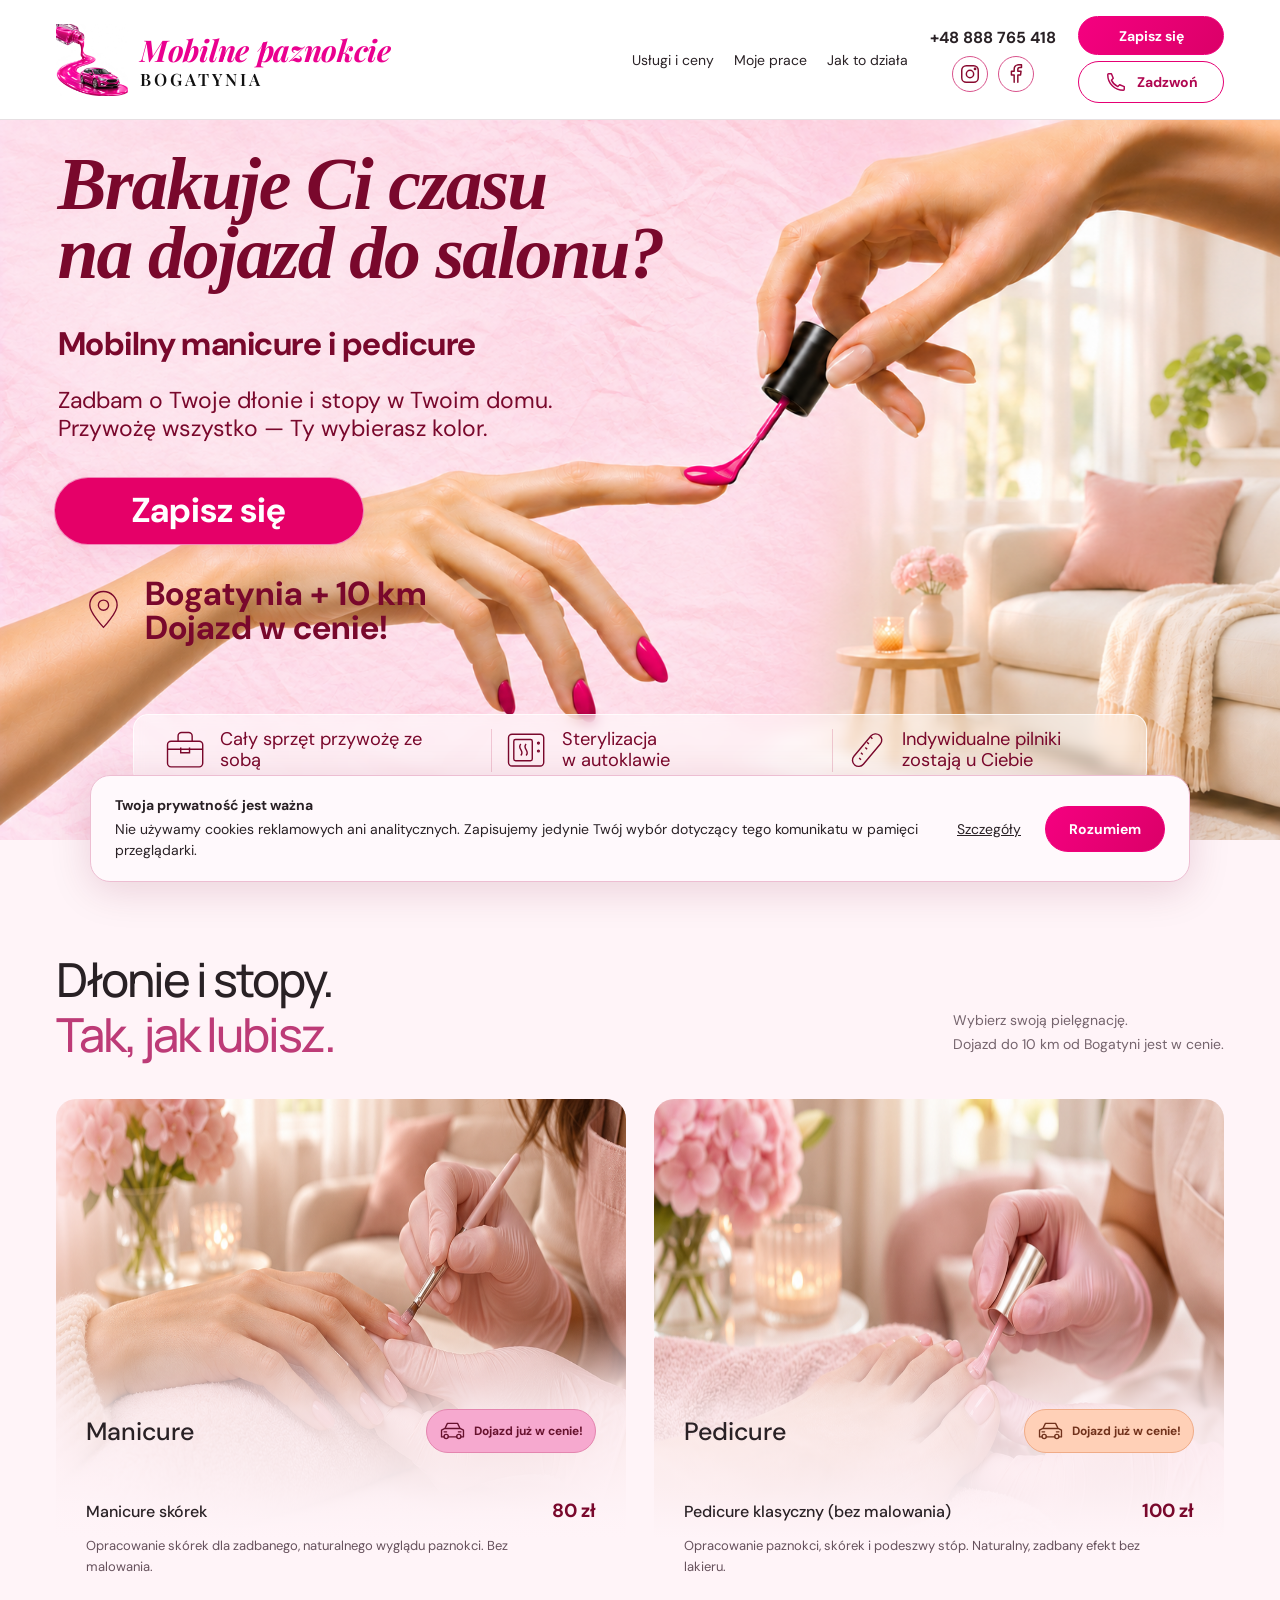
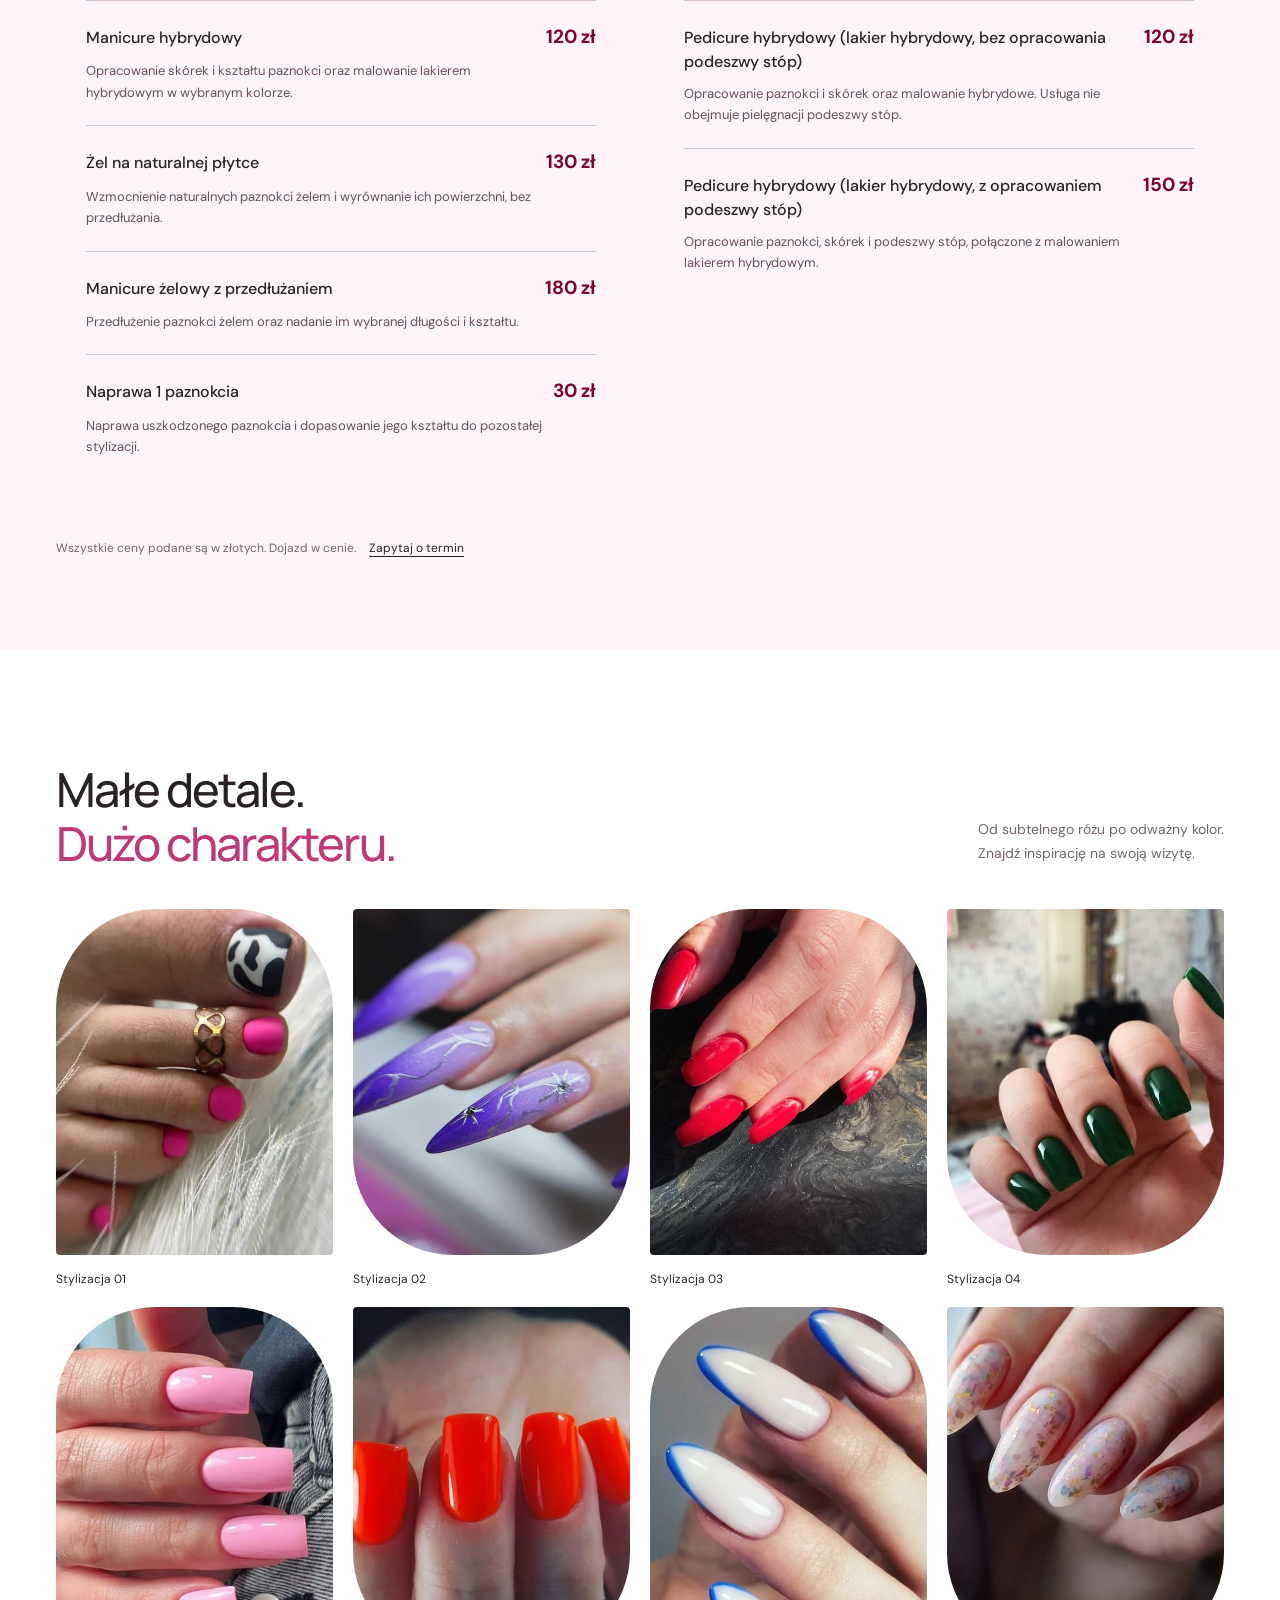
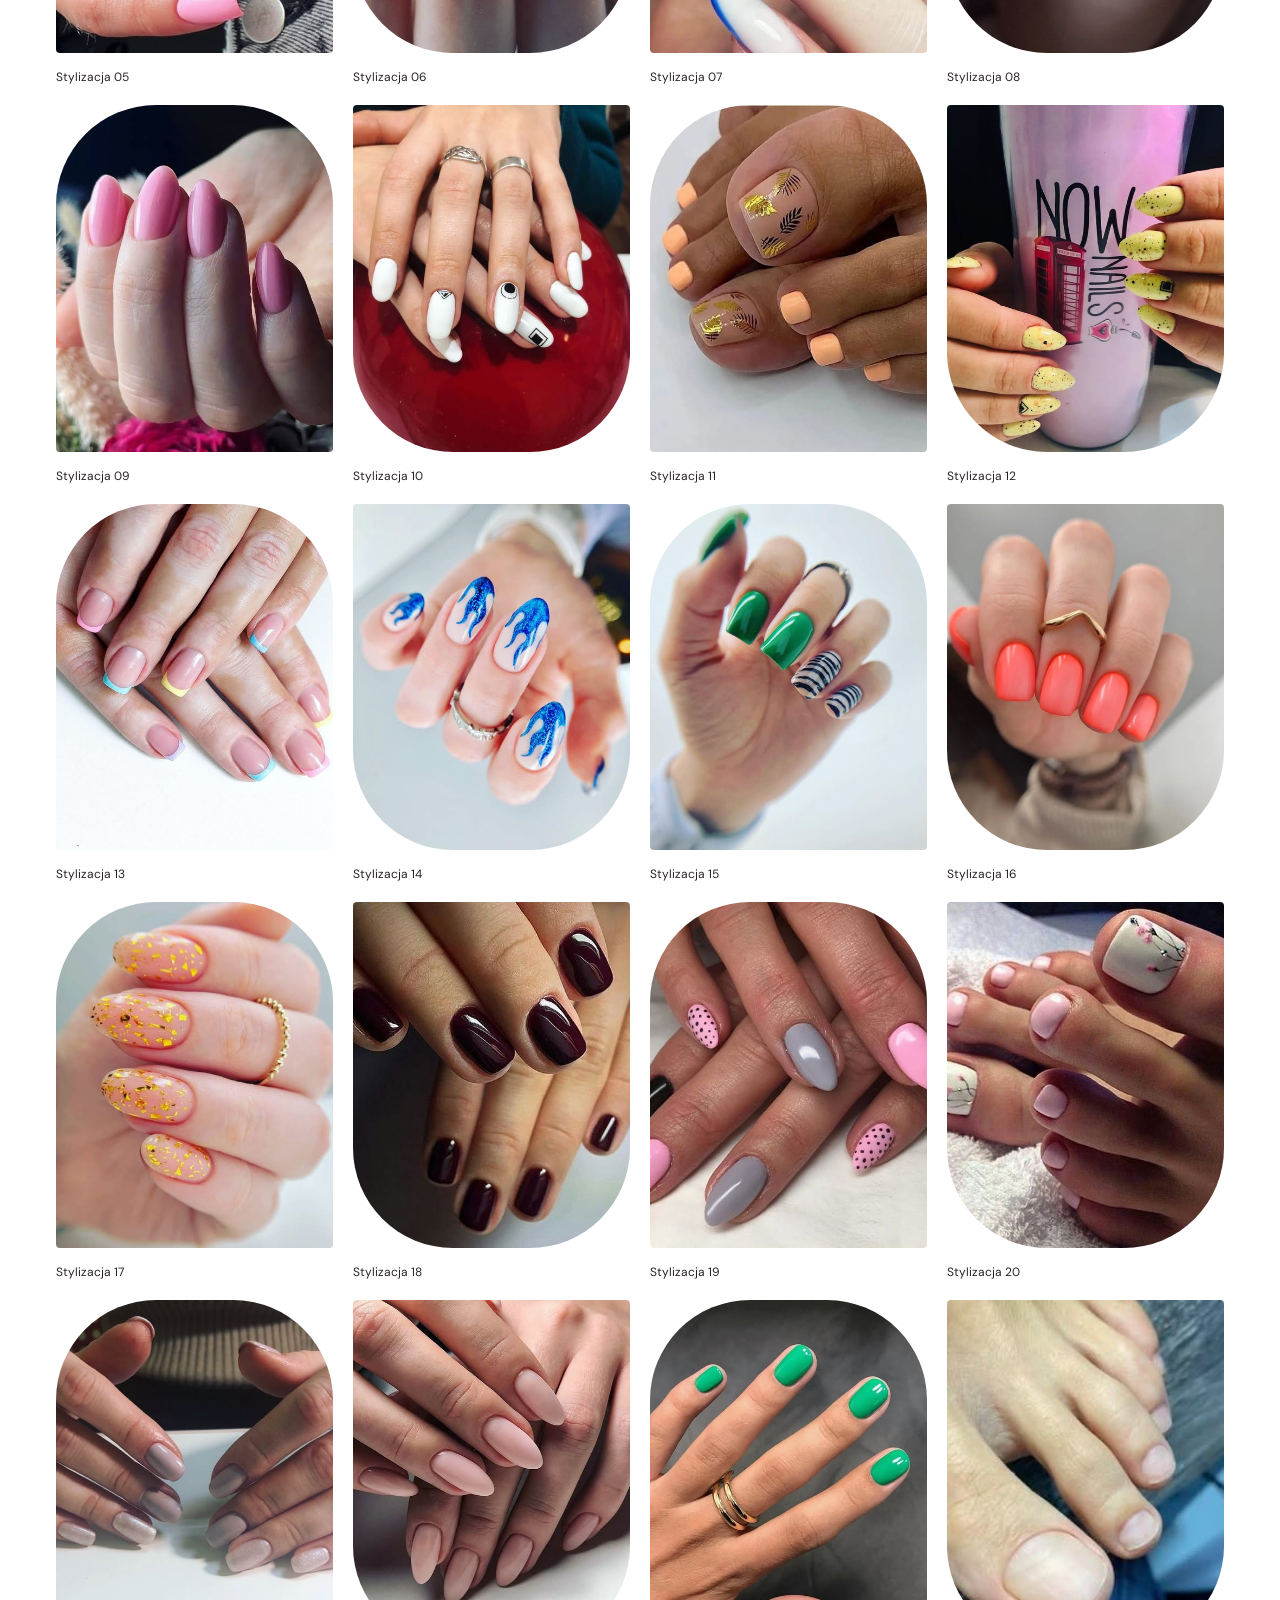
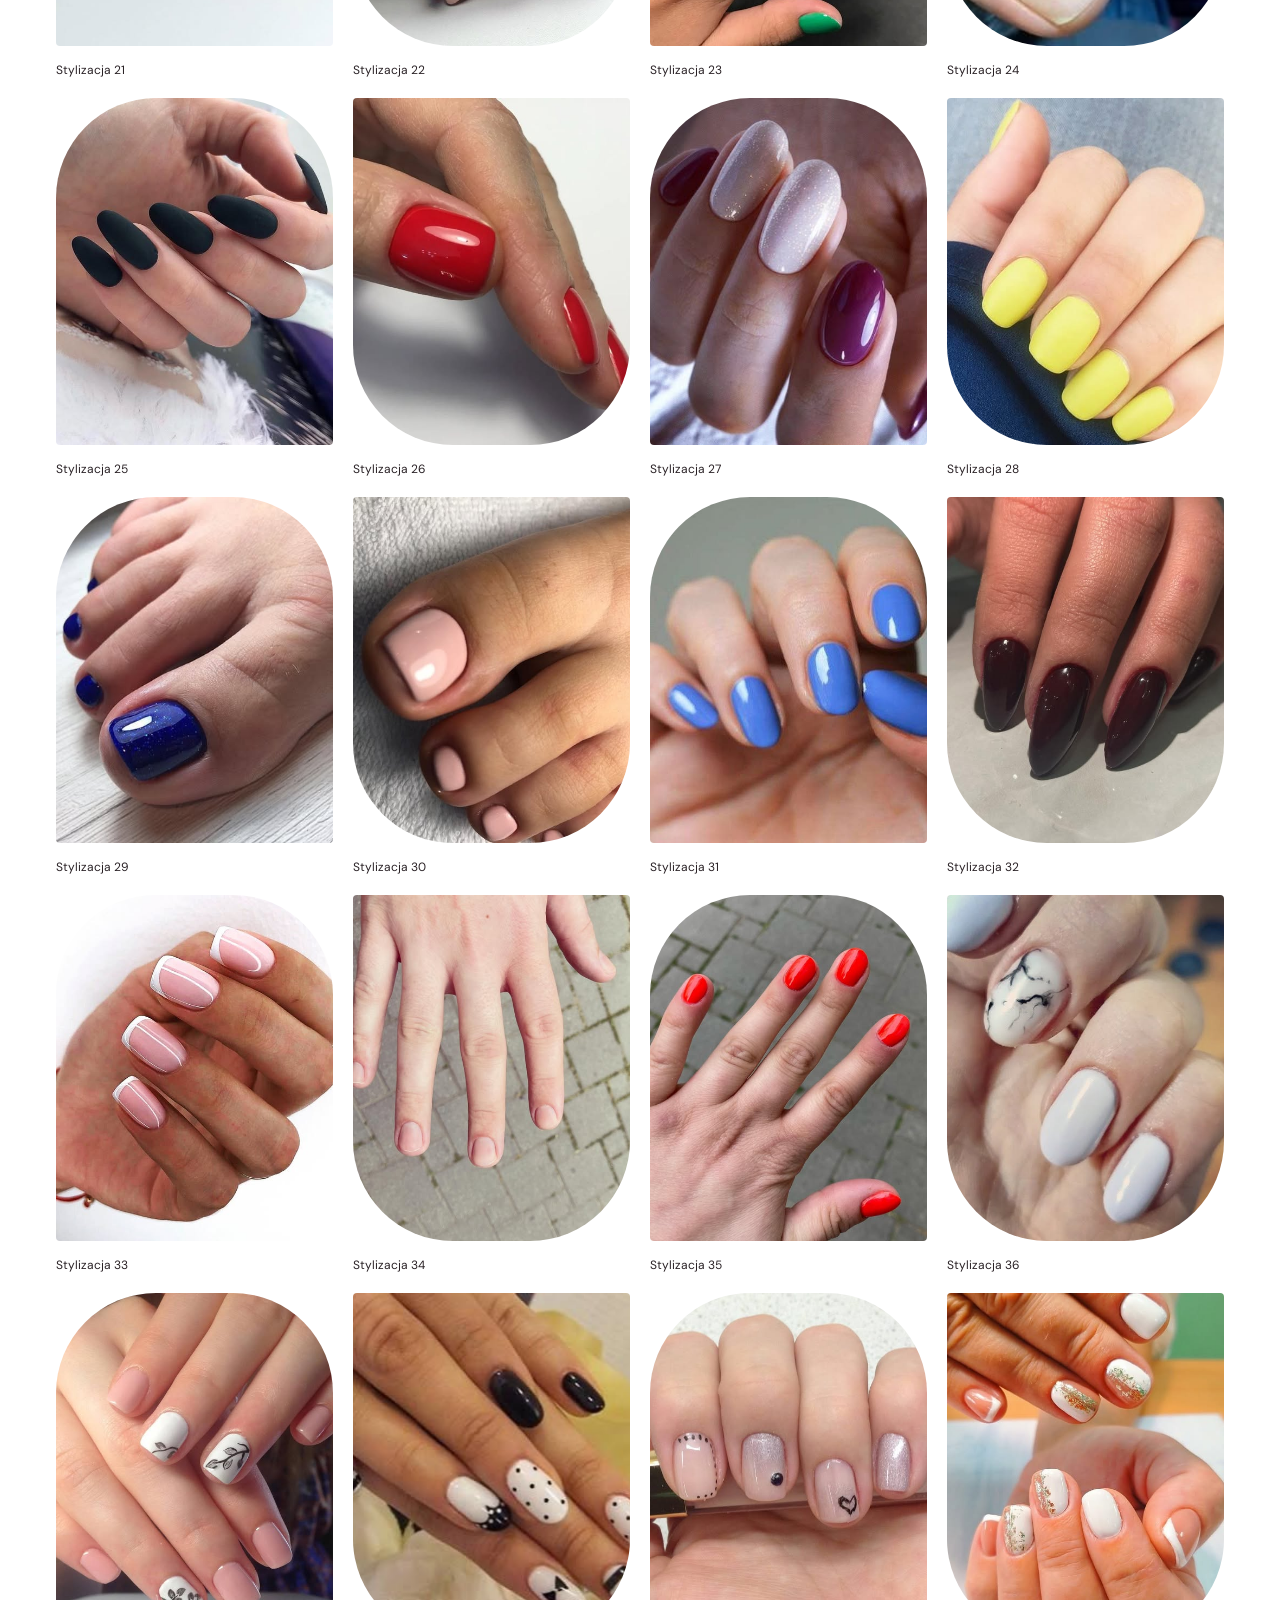
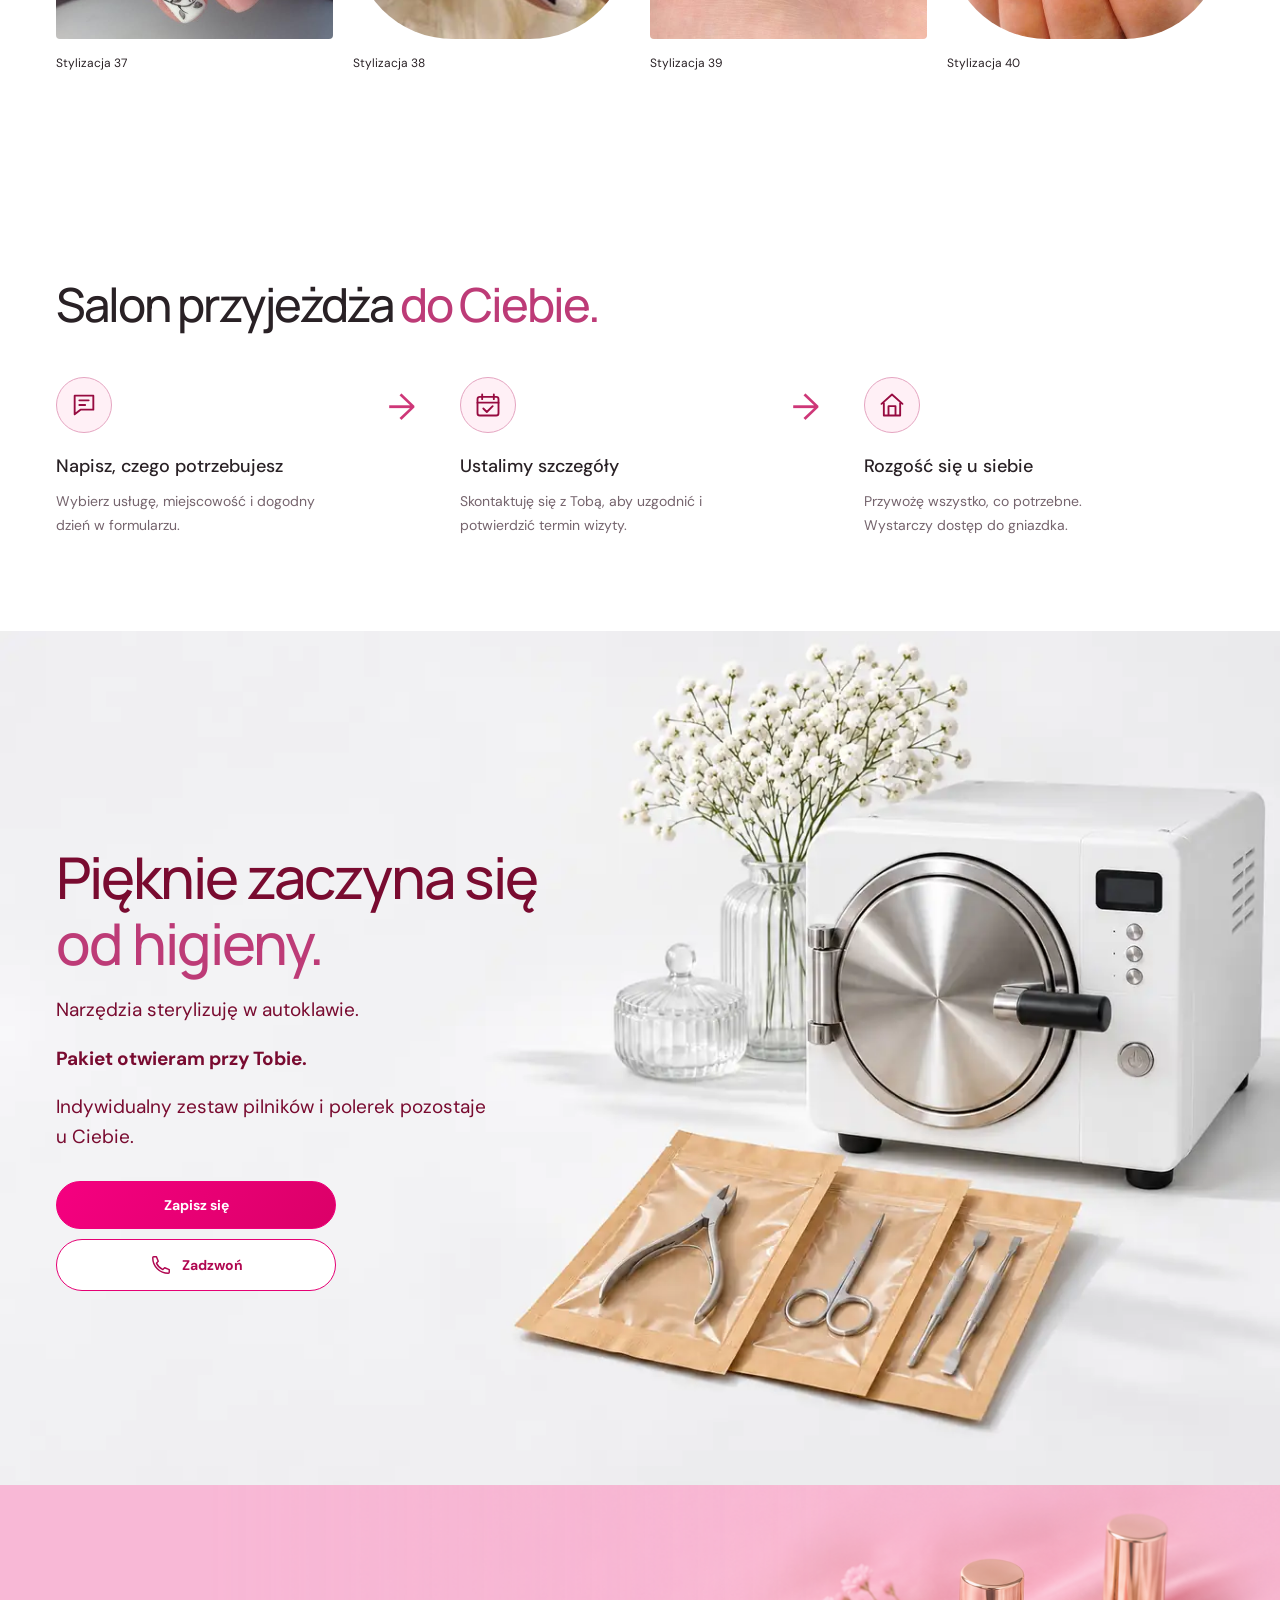
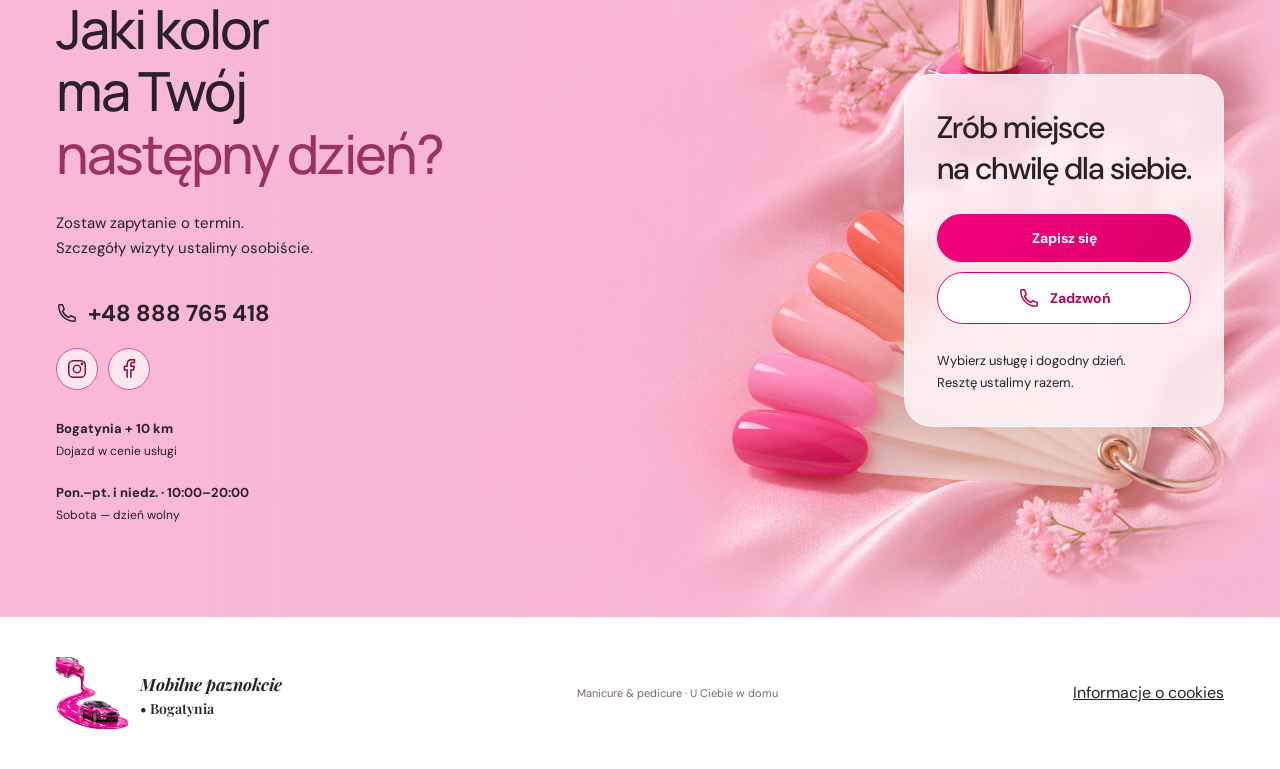
==== commit 4db80011: "Форма записи: на телефонах и в Instagram открывается отдельной страницей" ====
--- a/index.html
+++ b/index.html
@@ -8,4 +8,4 @@
 
 <section class="wrap section" id="wizyta"><h2>Salon przyjeżdża <em>do Ciebie.</em></h2><div class="steps"><article><span class="step-icon"><svg viewBox="0 0 24 24" fill="none" stroke="currentColor" stroke-width="1.6" stroke-linecap="round" stroke-linejoin="round" aria-hidden="true"><path d="M4 4h16v12H9l-5 4V4Z"/><path d="M8 8h8M8 12h5"/></svg></span><h3>Napisz, czego potrzebujesz</h3><p>Wybierz usługę, miejscowość i dogodny dzień w formularzu.</p></article><article><span class="step-icon"><svg viewBox="0 0 24 24" fill="none" stroke="currentColor" stroke-width="1.6" stroke-linecap="round" stroke-linejoin="round" aria-hidden="true"><rect x="3" y="5" width="18" height="16" rx="2"/><path d="M7 3v4m10-4v4M3 10h18m-13 5 3 3 5-5"/></svg></span><h3>Ustalimy szczegóły</h3><p>Skontaktuję się z Tobą, aby uzgodnić i potwierdzić termin wizyty.</p></article><article><span class="step-icon"><svg viewBox="0 0 24 24" fill="none" stroke="currentColor" stroke-width="1.6" stroke-linecap="round" stroke-linejoin="round" aria-hidden="true"><path d="m3 11 9-8 9 8M5 10v11h14V10M9 21v-8h6v8"/></svg></span><h3>Rozgość się u siebie</h3><p>Przywożę wszystko, co potrzebne. Wystarczy dostęp do gniazdka.</p></article></div></section><section class="hygiene-section" id="higiena"><div class="wrap hygiene-content"><h2>Pięknie zaczyna się<br><em>od higieny.</em></h2><p>Narzędzia sterylizuję w autoklawie.</p><p><strong>Pakiet otwieram przy Tobie.</strong></p><p>Indywidualny zestaw pilników i polerek pozostaje u Ciebie.</p><div class="cta-stack"><a class="button signup-button" href="#kontakt">Zapisz się</a><a class="button call-button" href="tel:+48888765418"><svg viewBox="0 0 24 24" fill="none" stroke="currentColor" stroke-width="1.6" stroke-linecap="round" stroke-linejoin="round" aria-hidden="true"><path d="M7 3H4a1 1 0 0 0-1 1c0 9.4 7.6 17 17 17a1 1 0 0 0 1-1v-3l-5-2-2 2a14 14 0 0 1-7-7l2-2-2-5Z"/></svg>Zadzwoń</a></div></div></section>
 <section class="contact section" id="kontakt"><div class="wrap contact-grid"><div><h2>Jaki kolor<br>ma Twój<br><em>następny dzień?</em></h2><p>Zostaw zapytanie o termin.<br>Szczegóły wizyty ustalimy osobiście.</p><div class="contact-details"><a class="contact-phone" href="tel:+48888765418"><svg viewBox="0 0 24 24" fill="none" stroke="currentColor" stroke-width="1.6" stroke-linecap="round" stroke-linejoin="round" aria-hidden="true"><path d="M7 3H4a1 1 0 0 0-1 1c0 9.4 7.6 17 17 17a1 1 0 0 0 1-1v-3l-5-2-2 2a14 14 0 0 1-7-7l2-2-2-5Z"/></svg>+48 888 765 418</a><div class="social-links"><a href="https://www.instagram.com/mobilne_paznokcie_bogatynia?knvt=MTFyaWU5a2pidDM1eg==" target="_blank" rel="noopener noreferrer" aria-label="Instagram"><svg viewBox="0 0 24 24" fill="none" stroke="currentColor" stroke-width="1.6" stroke-linecap="round" stroke-linejoin="round" aria-hidden="true"><rect x="3" y="3" width="18" height="18" rx="5"/><circle cx="12" cy="12" r="4"/><circle cx="17.5" cy="6.5" r=".7"/></svg></a><a href="https://www.facebook.com/share/1CfiMYgDCd/?mibextid=wwXIfr" target="_blank" rel="noopener noreferrer" aria-label="Facebook"><svg viewBox="0 0 24 24" fill="none" stroke="currentColor" stroke-width="1.6" stroke-linecap="round" stroke-linejoin="round" aria-hidden="true"><path d="M14 21v-8h3l.5-4H14V7c0-1 .4-2 2-2h2V2h-3c-3 0-5 2-5 5v2H7v4h3v8"/></svg></a></div><strong>Bogatynia + 10 km</strong><span>Dojazd w cenie usługi</span><strong>Pon.–pt. i niedz. · 10:00–20:00</strong><span>Sobota — dzień wolny</span></div></div><div class="booking-invite"><h3>Zrób miejsce<br>na chwilę dla siebie.</h3><div class="cta-stack"><a class="button signup-button" href="#kontakt">Zapisz się</a><a class="button call-button" href="tel:+48888765418"><svg viewBox="0 0 24 24" fill="none" stroke="currentColor" stroke-width="1.6" stroke-linecap="round" stroke-linejoin="round" aria-hidden="true"><path d="M7 3H4a1 1 0 0 0-1 1c0 9.4 7.6 17 17 17a1 1 0 0 0 1-1v-3l-5-2-2 2a14 14 0 0 1-7-7l2-2-2-5Z"/></svg>Zadzwoń</a></div><p>Wybierz usługę i dogodny dzień.<br>Resztę ustalimy razem.</p></div></div></section></main>
-<footer class="wrap"><a class="brand" href="#"><img src="assets/logo.png" width="72" height="72" alt=""><span>Mobilne paznokcie <span>• Bogatynia</span></span></a><span>Manicure & pedicure · U Ciebie w domu</span><button class="cookie-link" type="button">Informacje o cookies</button></footer><dialog id="booking-dialog" aria-label="Rezerwacja online"><div class="booking-bar"><strong>Zapisz się na wizytę</strong><button id="booking-close" class="dialog-close" aria-label="Zamknij formularz">×</button></div><iframe id="booking-frame" title="Rezerwacja online — Mobilne paznokcie • Bogatynia" data-src="https://script.google.com/macros/s/AKfycbzL65lTR9fE922_jcW5DAC2MRo5wXjzDJ8ZGI3lnoKFQ0jN7CLqcqyyA6AAy_tlslzD/exec?src=strona"></iframe></dialog><dialog id="lightbox"><button id="close" aria-label="Zamknij zdjęcie">×</button><img id="large-photo" alt=""><p id="photo-title"></p></dialog><aside id="cookie-banner" class="cookie-banner" aria-label="Informacja o cookies" hidden><div><strong>Twoja prywatność jest ważna</strong><p>Nie używamy cookies reklamowych ani analitycznych. Zapisujemy jedynie Twój wybór dotyczący tego komunikatu w pamięci przeglądarki.</p></div><button class="cookie-link" type="button">Szczegóły</button><button id="cookie-ok" class="button signup-button" type="button">Rozumiem</button></aside><dialog id="cookie-dialog" aria-labelledby="cookie-title"><button class="dialog-close" id="cookie-close" aria-label="Zamknij">×</button><h2 id="cookie-title">Cookies i prywatność</h2><p>Ta strona nie korzysta z narzędzi reklamowych, analityki ani osadzonych widżetów mediów społecznościowych. Zdjęcia i czcionki są ładowane lokalnie. Jedynym osadzonym elementem jest formularz rezerwacji (Google Apps Script), wczytywany dopiero po kliknięciu „Zapisz się”.</p><h3>Niezbędne przechowywanie</h3><p>Po kliknięciu „Rozumiem” zapisujemy w localStorage wpis <strong>mp-cookie-notice-v1</strong> z datą potwierdzenia, aby nie wyświetlać komunikatu ponownie przez 6 miesięcy. Wpis pozostaje w Twojej przeglądarce i nie jest wysyłany na serwer. Nie wymaga zgody na cele reklamowe ani analityczne.</p><h3>Twój wybór</h3><p>Możesz korzystać ze strony bez zamykania komunikatu. W każdej chwili możesz usunąć zapamiętane potwierdzenie poniżej lub wyczyścić dane witryny w przeglądarce. Jeśli w przyszłości pojawią się opcjonalne cookies, poprosimy o zgodę przed ich uruchomieniem.</p><button id="cookie-reset" class="button call-button" type="button">Usuń zapamiętane potwierdzenie</button><h3>Linki i kontakt</h3><p>Instagram i Facebook otwierają się dopiero po kliknięciu linku i mają własne zasady prywatności. Formularz rezerwacji działa w oknie usługi Google Apps Script i ładuje się dopiero po kliknięciu „Zapisz się”. Podane w nim dane trafiają do arkusza Google prowadzącej salon oraz do powiadomienia w Telegramie — szczegóły znajdziesz w klauzuli RODO w formularzu. W sprawach prywatności: Mobilne paznokcie • Bogatynia, tel. <a href="tel:+48888765418">+48 888 765 418</a>.</p></dialog><script src="app.js"></script></body></html>
+<footer class="wrap"><a class="brand" href="#"><img src="assets/logo.png" width="72" height="72" alt=""><span>Mobilne paznokcie <span>• Bogatynia</span></span></a><span>Manicure & pedicure · U Ciebie w domu</span><button class="cookie-link" type="button">Informacje o cookies</button></footer><dialog id="booking-dialog" aria-label="Rezerwacja online"><div class="booking-bar"><strong>Zapisz się na wizytę</strong><a class="booking-open" href="https://script.google.com/macros/s/AKfycbzL65lTR9fE922_jcW5DAC2MRo5wXjzDJ8ZGI3lnoKFQ0jN7CLqcqyyA6AAy_tlslzD/exec?src=strona" target="_blank" rel="noopener">Otwórz w nowej karcie ↗</a><button id="booking-close" class="dialog-close" aria-label="Zamknij formularz">×</button></div><iframe id="booking-frame" title="Rezerwacja online — Mobilne paznokcie • Bogatynia" data-src="https://script.google.com/macros/s/AKfycbzL65lTR9fE922_jcW5DAC2MRo5wXjzDJ8ZGI3lnoKFQ0jN7CLqcqyyA6AAy_tlslzD/exec?src=strona"></iframe></dialog><dialog id="lightbox"><button id="close" aria-label="Zamknij zdjęcie">×</button><img id="large-photo" alt=""><p id="photo-title"></p></dialog><aside id="cookie-banner" class="cookie-banner" aria-label="Informacja o cookies" hidden><div><strong>Twoja prywatność jest ważna</strong><p>Nie używamy cookies reklamowych ani analitycznych. Zapisujemy jedynie Twój wybór dotyczący tego komunikatu w pamięci przeglądarki.</p></div><button class="cookie-link" type="button">Szczegóły</button><button id="cookie-ok" class="button signup-button" type="button">Rozumiem</button></aside><dialog id="cookie-dialog" aria-labelledby="cookie-title"><button class="dialog-close" id="cookie-close" aria-label="Zamknij">×</button><h2 id="cookie-title">Cookies i prywatność</h2><p>Ta strona nie korzysta z narzędzi reklamowych, analityki ani osadzonych widżetów mediów społecznościowych. Zdjęcia i czcionki są ładowane lokalnie. Jedynym osadzonym elementem jest formularz rezerwacji (Google Apps Script), wczytywany dopiero po kliknięciu „Zapisz się”.</p><h3>Niezbędne przechowywanie</h3><p>Po kliknięciu „Rozumiem” zapisujemy w localStorage wpis <strong>mp-cookie-notice-v1</strong> z datą potwierdzenia, aby nie wyświetlać komunikatu ponownie przez 6 miesięcy. Wpis pozostaje w Twojej przeglądarce i nie jest wysyłany na serwer. Nie wymaga zgody na cele reklamowe ani analityczne.</p><h3>Twój wybór</h3><p>Możesz korzystać ze strony bez zamykania komunikatu. W każdej chwili możesz usunąć zapamiętane potwierdzenie poniżej lub wyczyścić dane witryny w przeglądarce. Jeśli w przyszłości pojawią się opcjonalne cookies, poprosimy o zgodę przed ich uruchomieniem.</p><button id="cookie-reset" class="button call-button" type="button">Usuń zapamiętane potwierdzenie</button><h3>Linki i kontakt</h3><p>Instagram i Facebook otwierają się dopiero po kliknięciu linku i mają własne zasady prywatności. Formularz rezerwacji działa w oknie usługi Google Apps Script i ładuje się dopiero po kliknięciu „Zapisz się”. Podane w nim dane trafiają do arkusza Google prowadzącej salon oraz do powiadomienia w Telegramie — szczegóły znajdziesz w klauzuli RODO w formularzu. W sprawach prywatności: Mobilne paznokcie • Bogatynia, tel. <a href="tel:+48888765418">+48 888 765 418</a>.</p></dialog><script src="app.js"></script></body></html>
--- a/style.css
+++ b/style.css
@@ -23,7 +23,7 @@
 .service-category:before{background-image:linear-gradient(to bottom,transparent 220px,rgba(255,244,248,.78) 310px,#fff4f8 440px),url('assets/manicure-process.png')}.service-category:nth-child(2):before{background-image:linear-gradient(to bottom,transparent 220px,rgba(255,244,248,.78) 310px,#fff4f8 440px),url('assets/pedicure-process.png')}@media(max-width:700px){.service-category:before{background-image:linear-gradient(to bottom,transparent 150px,rgba(255,244,248,.85) 235px,#fff4f8 340px),url('assets/manicure-process.png')}.service-category:nth-child(2):before{background-image:linear-gradient(to bottom,transparent 170px,rgba(255,244,248,.85) 255px,#fff4f8 350px),url('assets/pedicure-process.png')}}
 .included-travel .travel-car{width:27px;height:22px;flex-shrink:0}
 /* Brand, contact controls and dedicated photographic sections. */
-header.wrap{max-width:1500px;gap:22px;padding-block:16px;flex-wrap:wrap}header .brand,footer .brand{display:flex;align-items:center;gap:12px;flex-shrink:0;font-size:17px;line-height:1.3;letter-spacing:0;text-transform:none}.brand img{width:72px;height:72px;object-fit:contain}.brand>span{font-size:inherit!important;letter-spacing:0!important}.brand>span>span{display:block;font-size:14px;letter-spacing:0;font-weight:500}header nav{gap:20px;margin-left:auto}.header-contact{display:flex;flex-direction:column;align-items:center;gap:8px}.phone-number{font-weight:700;white-space:nowrap}.social-links{display:flex;gap:10px}.social-links a{display:inline-flex;align-items:center;justify-content:center;width:36px;height:36px;border:1px solid #d9538c;border-radius:50%;color:#88092f;background:#ffffffa8}.social-links svg,.call-button svg,.contact-phone svg{width:22px;height:22px;flex-shrink:0}.cta-stack{display:flex;flex-direction:column;gap:10px;align-items:stretch;max-width:280px}.button.signup-button{background:linear-gradient(125deg,#f50080,#db0068);color:white;border:1px solid #ef007a;justify-content:center;text-align:center}.button.call-button{background:#fff;color:#b00650;border:1.5px solid #e50074;display:inline-flex;align-items:center;justify-content:center;gap:10px;text-align:center}.cta-stack .button{min-height:48px;padding:14px 26px;border-radius:999px}header .cta-stack{width:146px;gap:6px}header .cta-stack .button{padding:9px 16px;min-height:39px;font-size:14px}.steps article{position:relative}.steps .step-icon{width:56px;height:56px;display:flex;align-items:center;justify-content:center;background:#fff0f6;border:1px solid #e5a5c1;border-radius:50%;color:#970b40}.step-icon svg{width:28px;height:28px}.steps article:not(:last-child):after{content:'→';position:absolute;right:0;top:6px;font-size:36px;font-weight:400;color:#ce3778}.hygiene-section{position:relative;background:#edd0d0 url('assets/hygiene-dry-heat.png') center/100% 100% no-repeat;min-height:66.667vw;display:flex;align-items:center;color:#790b30}.hygiene-content{padding-block:60px;width:100%}.hygiene-content h2{font-size:clamp(36px,4.5vw,70px);max-width:50%}.hygiene-content p{font-size:19px;line-height:1.6;max-width:39%;margin:18px 0}.hygiene-content .cta-stack{margin-top:28px}.contact{background:#f8b8d6;position:relative;isolation:isolate;overflow:hidden}.contact:before{content:'';position:absolute;inset:0;z-index:-1;background:url('assets/colours-background.png') right center/auto 100% no-repeat;mask-image:linear-gradient(to right,transparent 15%,#000 65%);opacity:.9}.contact-grid{align-items:center}.booking-invite{padding:32px;background:#fff4f8d9;border:1px solid #ffffffb3;border-radius:28px;backdrop-filter:blur(7px);max-width:390px;justify-self:end}.booking-invite>span{display:none}.booking-invite .cta-stack{margin:24px auto}.contact-phone{display:flex;align-items:center;gap:10px;font-weight:700;font-size:23px}.contact-details .social-links{margin:14px 0 24px}.contact-details .social-links a{width:42px;height:42px}.cookie-link{padding:8px 0;border:0;background:none;text-decoration:underline;cursor:pointer;color:inherit}.cookie-banner{position:fixed;bottom:18px;left:18px;right:18px;z-index:50;display:flex;align-items:center;gap:24px;max-width:1100px;margin:auto;padding:20px 24px;border:1px solid #edbed2;border-radius:20px;background:#fff9fc;box-shadow:0 8px 40px #730c3026;font-size:14px}.cookie-banner[hidden]{display:none}.cookie-banner p{margin:5px 0 0;line-height:1.5}.cookie-banner>div{flex:1}.cookie-banner .button{padding:13px 23px;border-radius:99px;cursor:pointer}.cookie-banner .cookie-link{white-space:nowrap}#cookie-dialog{max-width:680px;width:calc(100% - 32px);max-height:85vh;padding:38px;border:1px solid #edbed2;border-radius:24px;color:#582237}#cookie-dialog h2{font-size:30px;margin:12px 0 24px}#cookie-dialog h3{margin-top:26px}#cookie-dialog p{line-height:1.6;font-size:15px}#cookie-dialog .call-button{font-size:14px;padding:13px 18px;border-radius:99px;cursor:pointer}a:focus-visible,button:focus-visible{outline:3px solid #9d285d;outline-offset:4px}
+header.wrap{max-width:1500px;gap:22px;padding-block:16px;flex-wrap:wrap}header .brand,footer .brand{display:flex;align-items:center;gap:12px;flex-shrink:0;font-size:17px;line-height:1.3;letter-spacing:0;text-transform:none}.brand img{width:72px;height:72px;object-fit:contain}.brand>span{font-size:inherit!important;letter-spacing:0!important}.brand>span>span{display:block;font-size:14px;letter-spacing:0;font-weight:500}header nav{gap:20px;margin-left:auto}.header-contact{display:flex;flex-direction:column;align-items:center;gap:8px}.phone-number{font-weight:700;white-space:nowrap}.social-links{display:flex;gap:10px}.social-links a{display:inline-flex;align-items:center;justify-content:center;width:36px;height:36px;border:1px solid #d9538c;border-radius:50%;color:#88092f;background:#ffffffa8}.social-links svg,.call-button svg,.contact-phone svg{width:22px;height:22px;flex-shrink:0}.cta-stack{display:flex;flex-direction:column;gap:10px;align-items:stretch;max-width:280px}.button.signup-button{background:linear-gradient(125deg,#f50080,#db0068);color:white;border:1px solid #ef007a;justify-content:center;text-align:center}.button.call-button{background:#fff;color:#b00650;border:1.5px solid #e50074;display:inline-flex;align-items:center;justify-content:center;gap:10px;text-align:center}.cta-stack .button{min-height:48px;padding:14px 26px;border-radius:999px}header .cta-stack{width:146px;gap:6px}header .cta-stack .button{padding:9px 16px;min-height:39px;font-size:14px}.steps article{position:relative}.steps .step-icon{width:56px;height:56px;display:flex;align-items:center;justify-content:center;background:#fff0f6;border:1px solid #e5a5c1;border-radius:50%;color:#970b40}.step-icon svg{width:28px;height:28px}.steps article:not(:last-child):after{content:'→';position:absolute;right:0;top:6px;font-size:36px;font-weight:400;color:#ce3778}.hygiene-section{position:relative;background:#edd0d0 url('assets/hygiene-autoclave.webp') center/100% 100% no-repeat;min-height:66.667vw;display:flex;align-items:center;color:#790b30}.hygiene-content{padding-block:60px;width:100%}.hygiene-content h2{font-size:clamp(36px,4.5vw,70px);max-width:50%}.hygiene-content p{font-size:19px;line-height:1.6;max-width:39%;margin:18px 0}.hygiene-content .cta-stack{margin-top:28px}.contact{background:#f8b8d6;position:relative;isolation:isolate;overflow:hidden}.contact:before{content:'';position:absolute;inset:0;z-index:-1;background:url('assets/colours-background.png') right center/auto 100% no-repeat;mask-image:linear-gradient(to right,transparent 15%,#000 65%);opacity:.9}.contact-grid{align-items:center}.booking-invite{padding:32px;background:#fff4f8d9;border:1px solid #ffffffb3;border-radius:28px;backdrop-filter:blur(7px);max-width:390px;justify-self:end}.booking-invite>span{display:none}.booking-invite .cta-stack{margin:24px auto}.contact-phone{display:flex;align-items:center;gap:10px;font-weight:700;font-size:23px}.contact-details .social-links{margin:14px 0 24px}.contact-details .social-links a{width:42px;height:42px}.cookie-link{padding:8px 0;border:0;background:none;text-decoration:underline;cursor:pointer;color:inherit}.cookie-banner{position:fixed;bottom:18px;left:18px;right:18px;z-index:50;display:flex;align-items:center;gap:24px;max-width:1100px;margin:auto;padding:20px 24px;border:1px solid #edbed2;border-radius:20px;background:#fff9fc;box-shadow:0 8px 40px #730c3026;font-size:14px}.cookie-banner[hidden]{display:none}.cookie-banner p{margin:5px 0 0;line-height:1.5}.cookie-banner>div{flex:1}.cookie-banner .button{padding:13px 23px;border-radius:99px;cursor:pointer}.cookie-banner .cookie-link{white-space:nowrap}#cookie-dialog{max-width:680px;width:calc(100% - 32px);max-height:85vh;padding:38px;border:1px solid #edbed2;border-radius:24px;color:#582237}#cookie-dialog h2{font-size:30px;margin:12px 0 24px}#cookie-dialog h3{margin-top:26px}#cookie-dialog p{line-height:1.6;font-size:15px}#cookie-dialog .call-button{font-size:14px;padding:13px 18px;border-radius:99px;cursor:pointer}a:focus-visible,button:focus-visible{outline:3px solid #9d285d;outline-offset:4px}
 @media(max-width:1100px){header.wrap{gap:14px}header nav{order:4;width:100%;justify-content:center;margin:0}header .header-contact{margin-left:auto}.hygiene-content p{font-size:17px}.hygiene-content h2{font-size:42px}.contact-grid{gap:32px}}
 @media(max-width:700px){header.wrap{padding-block:12px;gap:12px}.brand img{width:55px;height:55px}header .brand{font-size:15px}header .brand>span>span{font-size:13px}header .header-contact{margin-left:auto}.phone-number{font-size:13px}header .social-links a{width:30px;height:30px}header .cta-stack{order:3;max-width:none;width:100%;flex-direction:row}header .cta-stack .button{flex:1}header nav{display:flex;gap:20px;font-size:13px;order:4}.steps article:not(:last-child):after{right:8px;top:8px}.hygiene-section{display:block;min-height:0;background-size:100% auto;background-position:bottom center;padding-bottom:66.667vw;background-color:#edd0d0}.hygiene-content{padding-top:44px;padding-bottom:28px;background:linear-gradient(#fff1f5,#f5dce3)}.hygiene-content h2{max-width:none;font-size:38px}.hygiene-content p{max-width:none;font-size:17px}.hygiene-content .cta-stack{max-width:none}.contact:before{background-position:right bottom;background-size:auto 70%;mask-image:linear-gradient(to bottom,transparent,#000 50%)}.contact-grid{grid-template-columns:1fr}.booking-invite{justify-self:stretch;max-width:none;text-align:center;padding:26px}.booking-invite .cta-stack{max-width:none}.contact-phone{font-size:22px}footer.wrap{gap:24px;align-items:flex-start}.cookie-banner{bottom:10px;left:10px;right:10px;gap:12px;padding:18px;flex-wrap:wrap}.cookie-banner>div{flex-basis:100%}.cookie-banner .button{margin-left:auto}#cookie-dialog{padding:30px 22px}.contact h2{font-size:48px}}
 header.wrap{height:auto;min-height:116px}.reference-cta{justify-content:center!important}
@@ -47,3 +47,9 @@
 footer .brand>span>span{font-family:'Playfair Display',Georgia,serif;font-style:normal;font-weight:600}
 @media(max-width:600px){header .brand>span{font-size:22px!important}header .brand>span>span{font-size:13px;letter-spacing:2px!important}}
 @media(max-width:390px){header .brand>span{font-size:19px!important}header .brand>span>span{font-size:11px}}
+
+/* Formularz: przycisk zamknięcia i link „w nowej karcie” */
+#booking-dialog .booking-bar .dialog-close{color:var(--ink);-webkit-appearance:none;appearance:none;border:0;cursor:pointer}
+#booking-dialog .booking-bar strong{margin-right:auto}
+#booking-dialog .booking-open{font-size:12.5px;color:#75646d;text-decoration:underline;white-space:nowrap}
+@media(max-width:700px){#booking-dialog .booking-open{display:none}}
